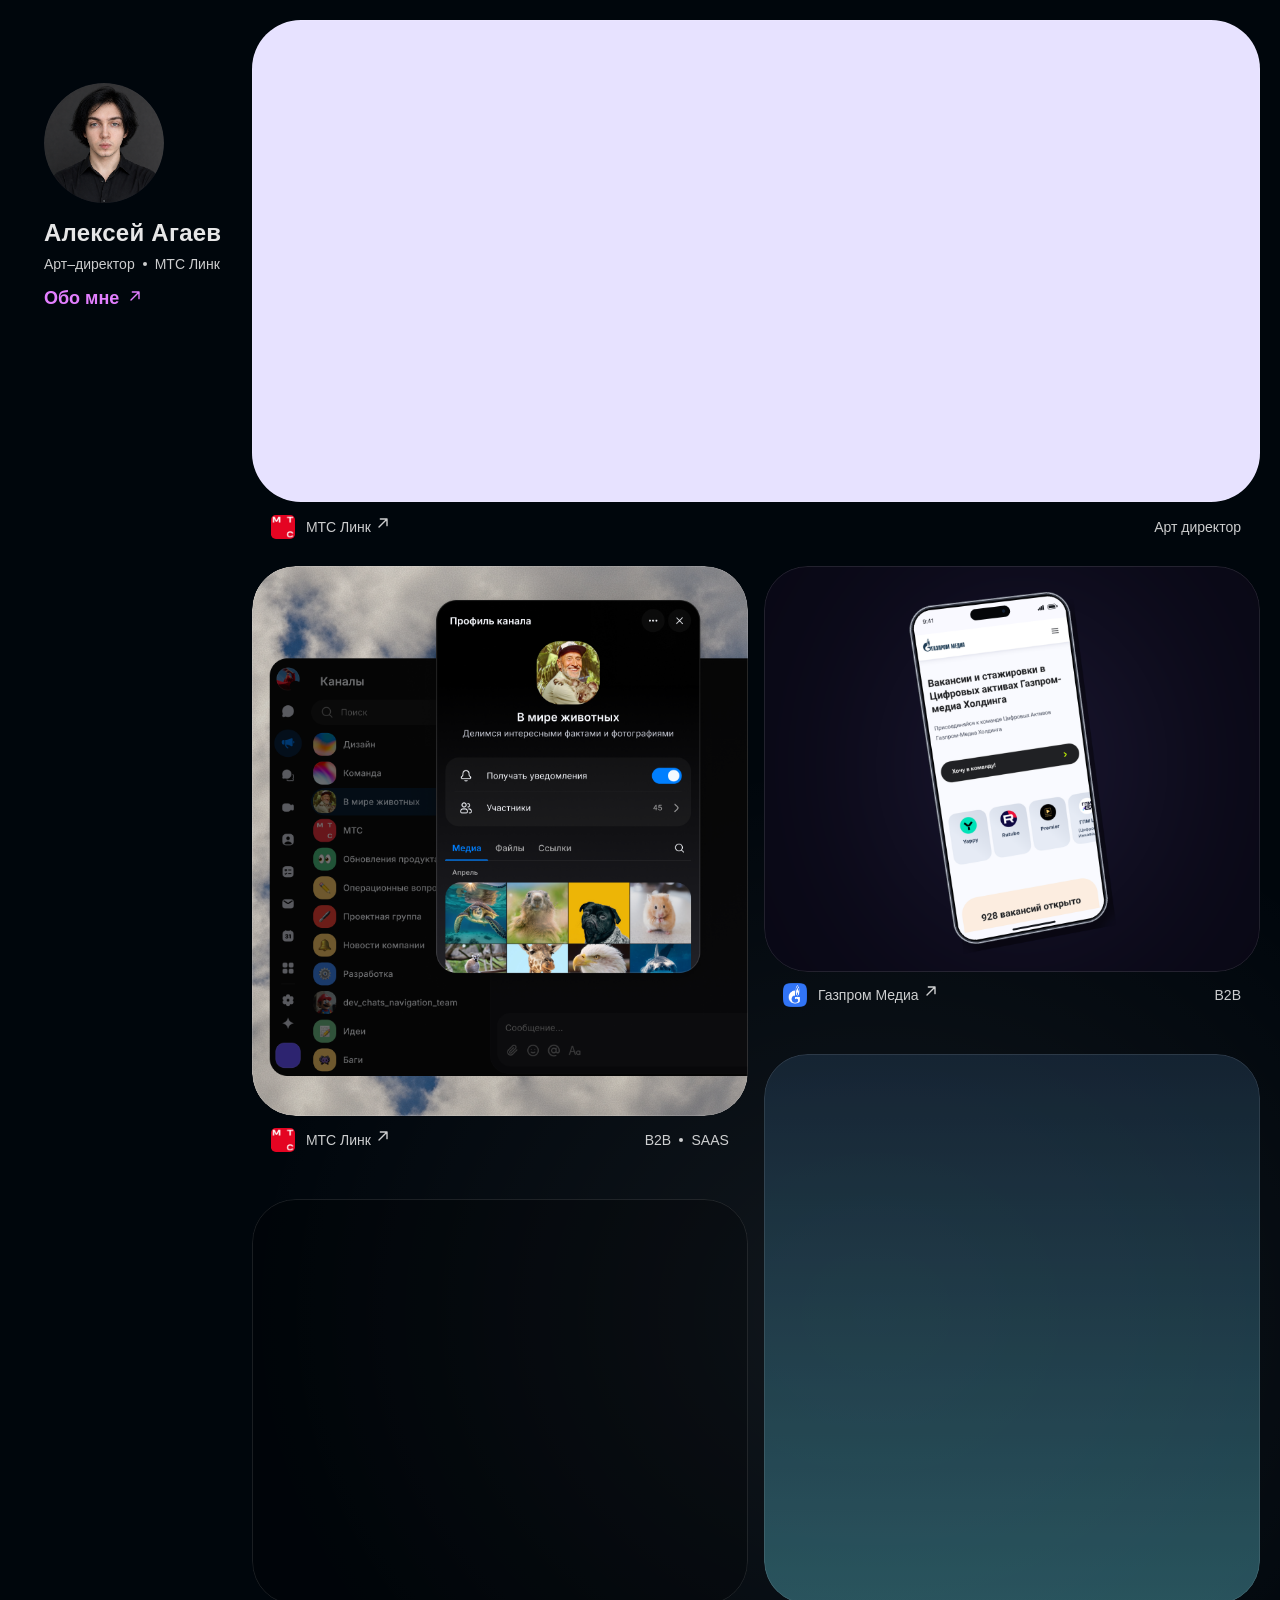
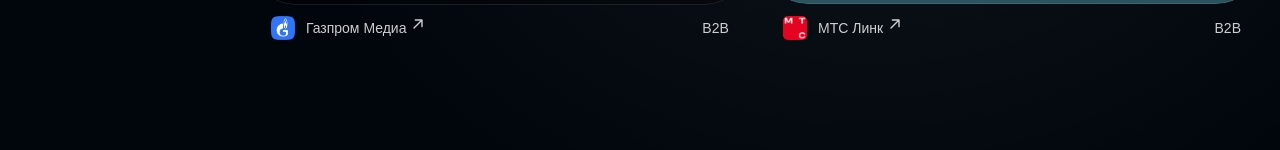
==== index.html @ 9f5f72e1 "Publish portfolio website" ====
<!DOCTYPE html><html lang="ru"><head><meta charSet="utf-8"/><meta name="viewport" content="width=device-width, initial-scale=1"/><link rel="preload" href="/media/arrow-up-right.svg" as="image"/><link rel="preload" href="/media/mts-link-logo.png" as="image"/><link rel="preload" href="/media/gazprom-media-logo.png" as="image"/><link rel="stylesheet" href="/_next/static/css/index.B8qHxGpu.css" data-rsc-css-href="/_next/static/css/index.B8qHxGpu.css" data-precedence="vite-rsc/importer-resources"/><link rel="modulepreload" fetchPriority="low" href="/_next/static/chunks/index-DOuTALhd.js"/><script src="/_next/static/chunks/rolldown-runtime-C60lm6uB.js" type="module" async=""></script><script src="/_next/static/chunks/framework-D_rUT4EX.js" type="module" async=""></script><link rel="modulepreload" href="/_next/static/chunks/layout-segment-context-fPCyvTAr.js" crossorigin=""/><link rel="modulepreload" href="/_next/static/chunks/loading-image-COB8s7EQ.js" crossorigin=""/><link rel="modulepreload" href="/_next/static/chunks/showreel-CkDF9UsP.js" crossorigin=""/><link rel="modulepreload" href="/_next/static/chunks/case-video-BgkoW2Sq.js" crossorigin=""/><title>Алексей Агаев — портфолио</title><meta name="description" content="Портфолио Алексея Агаева. Арт–директор. Избранные проекты."/><meta name="robots" content="noindex, nofollow"/><link rel="icon" href="/media/portrait.png"/><meta name="theme-color" content="#00060c"/><script>Object.assign(((self[Symbol.for("vinext.navigationRuntime")]??={bootstrap:{routeManifest:null},functions:{}}).bootstrap.rsc??={rsc:[]}),{params:{},nav:{"pathname":"/","searchParams":[]}})</script><link rel="modulepreload" href="/_next/static/chunks/index-DOuTALhd.js" />
</head><body><div class="portfolio-layout"><header class="profile" aria-label="Автор портфолио"><div class="portrait"><span class="loading-image" aria-busy="true"><img src="/media/portrait.png" width="1254" height="1254" alt="Алексей Агаев" fetchPriority="high"/><span class="media-skeleton" aria-hidden="true"></span></span></div><div class="profile-copy"><h1>Алексей Агаев</h1><p class="profile-role"><span>Арт–директор</span><span class="dot" aria-hidden="true"></span><span>МТС Линк</span></p><span class="about-link" role="link" aria-disabled="true" aria-label="Обо мне — страница пока недоступна">Обо мне<img src="/media/arrow-up-right.svg" class="arrow" width="16" height="16" alt="" aria-hidden="true"/></span></div></header><main class="projects" aria-label="Избранные проекты"><figure class="featured-project case-card"><div class="showreel"><video src="/media/showreel.mp4" poster="/media/showreel-poster.png" muted="" loop="" playsInline="" preload="metadata" width="1920" height="1080" aria-label="Шоурил МТС Линк: дизайн сервисов"></video><span class="media-skeleton video-skeleton" aria-hidden="true"></span><div class="video-loading" role="status" aria-live="polite"><span class="video-loading-spinner" aria-hidden="true"></span><span>Загружается видео</span></div><span class="case-arrow" aria-hidden="true"><img src="/media/arrow-up-right.svg" width="28" height="28" alt=""/></span></div><figcaption class="project-caption"><span class="project-company"><img class="company-logo" src="/media/mts-link-logo.png" width="32" height="32" alt=""/><span class="company-name">МТС Линк<img src="/media/arrow-up-right.svg" class="arrow arrow-muted" width="16" height="16" alt="" aria-hidden="true"/></span></span><span class="project-tags"><span>Арт директор</span></span></figcaption><a class="case-link" role="link" tabindex="0" aria-disabled="true" aria-label="МТС Линк — шоурил — страница пока недоступна"></a></figure><div class="project-grid"><figure class="project-card case-card project-chats"><div class="project-cover cover-tall"><div class="case-details"><h2>Мессенджер</h2><p>Заредизайнили продукт на более 32 миллионов пользователей</p><span class="case-year">2026</span></div><div class="case-media"><span class="loading-image" aria-busy="true"><img src="/media/chats-cover.png" width="1460" height="1620" alt="МТС Линк: каналы и профиль канала в тёмной теме" loading="lazy" decoding="async"/><span class="media-skeleton" aria-hidden="true"></span></span></div><span class="case-arrow" aria-hidden="true"><img src="/media/arrow-up-right.svg" width="28" height="28" alt=""/></span></div><figcaption class="project-caption"><span class="project-company"><img class="company-logo" src="/media/mts-link-logo.png" width="32" height="32" alt=""/><span class="company-name">МТС Линк<img src="/media/arrow-up-right.svg" class="arrow arrow-muted" width="16" height="16" alt="" aria-hidden="true"/></span></span><span class="project-tags"><span>B2B</span><span><span class="dot" aria-hidden="true"></span>SAAS</span></span></figcaption><a class="case-link" role="link" tabindex="0" aria-disabled="true" aria-label="МТС Линк — Линк Чаты — страница пока недоступна"></a></figure><figure class="project-card case-card project-gazprom-media-1"><div class="project-cover cover-short"><div class="case-details"><h2>Газпром Медиа</h2></div><div class="case-media"><video src="/media/gazprom-phone-demo.mp4" poster="/media/gazprom-phone-poster.png" muted="" loop="" playsInline="" preload="none" width="1460" height="1194" aria-label="Газпром Медиа: демонстрация мобильного карьерного сайта"></video></div><span class="case-arrow" aria-hidden="true"><img src="/media/arrow-up-right.svg" width="28" height="28" alt=""/></span></div><figcaption class="project-caption"><span class="project-company"><img class="company-logo" src="/media/gazprom-media-logo.png" width="32" height="32" alt=""/><span class="company-name">Газпром Медиа<img src="/media/arrow-up-right.svg" class="arrow arrow-muted" width="16" height="16" alt="" aria-hidden="true"/></span></span><span class="project-tags"><span>B2B</span></span></figcaption><a class="case-link" role="link" tabindex="0" aria-disabled="true" aria-label="Газпром Медиа — кейс — страница пока недоступна"></a></figure><figure class="project-card case-card project-gazprom-media-2"><div class="project-cover cover-short"><div class="case-details"><h2>Газпром Медиа</h2></div><div class="case-media"></div><span class="case-arrow" aria-hidden="true"><img src="/media/arrow-up-right.svg" width="28" height="28" alt=""/></span></div><figcaption class="project-caption"><span class="project-company"><img class="company-logo" src="/media/gazprom-media-logo.png" width="32" height="32" alt=""/><span class="company-name">Газпром Медиа<img src="/media/arrow-up-right.svg" class="arrow arrow-muted" width="16" height="16" alt="" aria-hidden="true"/></span></span><span class="project-tags"><span>B2B</span></span></figcaption><a class="case-link" role="link" tabindex="0" aria-disabled="true" aria-label="Газпром Медиа — кейс — страница пока недоступна"></a></figure><figure class="project-card case-card project-mts-link-2"><div class="project-cover cover-tall cover-blue"><div class="case-details"><h2>МТС Линк</h2></div><div class="case-media cover-blue"></div><span class="case-arrow" aria-hidden="true"><img src="/media/arrow-up-right.svg" width="28" height="28" alt=""/></span></div><figcaption class="project-caption"><span class="project-company"><img class="company-logo" src="/media/mts-link-logo.png" width="32" height="32" alt=""/><span class="company-name">МТС Линк<img src="/media/arrow-up-right.svg" class="arrow arrow-muted" width="16" height="16" alt="" aria-hidden="true"/></span></span><span class="project-tags"><span>B2B</span></span></figcaption><a class="case-link" role="link" tabindex="0" aria-disabled="true" aria-label="МТС Линк — кейс — страница пока недоступна"></a></figure></div></main></div><script type="module" src="/_next/static/chunks/index-DOuTALhd.js" id="_R_" async=""></script><script>((self[Symbol.for("vinext.navigationRuntime")]??={bootstrap:{routeManifest:null},functions:{}}).bootstrap.rsc??={rsc:[]}).rsc.push("0:{\"page:/\":\"$L1\",\"layout:/\":\"$L2\",\"route:/\":\"$L3\",\"__route\":\"route:/\",\"__interceptionContext\":null,\"__layoutIds\":[\"layout:/\"],\"__rootLayout\":\"/\",\"__bfcacheSegmentIdentities\":{\"layout:/\":\"[\\\"layout\\\",\\\"layout:/\\\",\\\"root-boundary:/\\\",\\\"\\\"]\",\"page:/\":\"[\\\"page\\\",\\\"page:/\\\",\\\"root-boundary:/\\\",\\\"\\\"]\"},\"__srcPage\":[\"page\"],\"__layoutFlags\":{\"layout:/\":\"s\"},\"__artifactCompatibility\":{\"schemaVersion\":1,\"graphVersion\":\"app-route-graph:1177fd80f83fa7b0\",\"deploymentVersion\":\"a16aff95-a126-4f0b-8406-3da85b335926\",\"appElementsSchemaVersion\":1,\"rscPayloadSchemaVersion\":1,\"rootBoundaryId\":\"/\",\"renderEpoch\":null}}\n")</script><script>((self[Symbol.for("vinext.navigationRuntime")]??={bootstrap:{routeManifest:null},functions:{}}).bootstrap.rsc??={rsc:[]}).rsc.push("4:I[\"c5beb10df826\",[],\"Children\",1]\n")</script><script>((self[Symbol.for("vinext.navigationRuntime")]??={bootstrap:{routeManifest:null},functions:{}}).bootstrap.rsc??={rsc:[]}).rsc.push("5:I[\"0dc7e6a5ccb2\",[],\"GlobalErrorBoundary\",1]\n")</script><script>((self[Symbol.for("vinext.navigationRuntime")]??={bootstrap:{routeManifest:null},functions:{}}).bootstrap.rsc??={rsc:[]}).rsc.push("6:I[\"610eead2fe97\",[],\"default\",1]\n")</script><script>((self[Symbol.for("vinext.navigationRuntime")]??={bootstrap:{routeManifest:null},functions:{}}).bootstrap.rsc??={rsc:[]}).rsc.push("7:I[\"0dc7e6a5ccb2\",[],\"ErrorBoundary\",1]\n")</script><script>((self[Symbol.for("vinext.navigationRuntime")]??={bootstrap:{routeManifest:null},functions:{}}).bootstrap.rsc??={rsc:[]}).rsc.push("8:I[\"8c444080ebb8\",[],\"LayoutSegmentProvider\",1]\n")</script><script>((self[Symbol.for("vinext.navigationRuntime")]??={bootstrap:{routeManifest:null},functions:{}}).bootstrap.rsc??={rsc:[]}).rsc.push("9:I[\"c5beb10df826\",[],\"Slot\",1]\n")</script><script>((self[Symbol.for("vinext.navigationRuntime")]??={bootstrap:{routeManifest:null},functions:{}}).bootstrap.rsc??={rsc:[]}).rsc.push("a:I[\"0dc7e6a5ccb2\",[],\"NotFoundBoundary\",1]\n")</script><script>((self[Symbol.for("vinext.navigationRuntime")]??={bootstrap:{routeManifest:null},functions:{}}).bootstrap.rsc??={rsc:[]}).rsc.push("b:I[\"40fe166cc87b\",[],\"AppRouterScrollTarget\",1]\n")</script><script>((self[Symbol.for("vinext.navigationRuntime")]??={bootstrap:{routeManifest:null},functions:{}}).bootstrap.rsc??={rsc:[]}).rsc.push("c:I[\"0dc7e6a5ccb2\",[],\"RedirectBoundary\",1]\n")</script><script>((self[Symbol.for("vinext.navigationRuntime")]??={bootstrap:{routeManifest:null},functions:{}}).bootstrap.rsc??={rsc:[]}).rsc.push(":HL[\"/_next/static/css/index.B8qHxGpu.css\",\"style\"     ]\n")</script><script>((self[Symbol.for("vinext.navigationRuntime")]??={bootstrap:{routeManifest:null},functions:{}}).bootstrap.rsc??={rsc:[]}).rsc.push("2:[[[\"$\",\"link\",\"css:/_next/static/css/index.B8qHxGpu.css\",{\"rel\":\"stylesheet\",\"precedence\":\"vite-rsc/importer-resources\",\"href\":\"/_next/static/css/index.B8qHxGpu.css\",\"data-rsc-css-href\":\"/_next/static/css/index.B8qHxGpu.css\"}],\"$undefined\"],[\"$\",\"html\",null,{\"lang\":\"ru\",\"children\":[\"$\",\"body\",null,{\"children\":[\"$\",\"$L4\",null,{}]}]}]]\n")</script><script>((self[Symbol.for("vinext.navigationRuntime")]??={bootstrap:{routeManifest:null},functions:{}}).bootstrap.rsc??={rsc:[]}).rsc.push("3:[[[\"$\",\"meta\",null,{\"charSet\":\"utf-8\"}],[[\"$\",\"title\",\"0\",{\"children\":\"Алексей Агаев — портфолио\"}],[\"$\",\"meta\",\"1\",{\"name\":\"description\",\"content\":\"Портфолио Алексея Агаева. Арт–директор. Избранные проекты.\"}],[\"$\",\"meta\",\"2\",{\"name\":\"robots\",\"content\":\"noindex, nofollow\"}],[\"$\",\"link\",\"3\",{\"data-vinext-streamed-icon\":\"$undefined\",\"rel\":\"icon\",\"href\":\"/media/portrait.png\",\"type\":\"$undefined\",\"sizes\":\"$undefined\",\"color\":\"$undefined\",\"media\":\"$undefined\",\"fetchPriority\":\"$undefined\"}]],[[\"$\",\"meta\",\"0\",{\"name\":\"viewport\",\"content\":\"width=device-width, initial-scale=1\"}],[\"$\",\"meta\",\"1\",{\"name\":\"theme-color\",\"content\":\"#00060c\"}]]],[\"$\",\"$L5\",null,{\"fallback\":\"$6\",\"children\":[\"$\",\"$L7\",null,{\"fallback\":\"$6\",\"children\":[\"$\",\"$L8\",null,{\"providerId\":\"layout:/\",\"segmentMap\":{\"children\":[]},\"children\":[\"$\",\"$L9\",null,{\"id\":\"layout:/\",\"parallelSlots\":\"$undefined\",\"children\":[\"$\",\"$La\",null,{\"resetKey\":\"\",\"fallback\":[[\"$\",\"title\",null,{\"children\":\"404: This page could not be found.\"}],[\"$\",\"div\",null,{\"style\":{\"fontFamily\":\"system-ui,\\\"Segoe UI\\\",Roboto,Helvetica,Arial,sans-serif,\\\"Apple Color Emoji\\\",\\\"Segoe UI Emoji\\\"\",\"height\":\"100vh\",\"textAlign\":\"center\",\"display\":\"flex\",\"flexDirection\":\"column\",\"alignItems\":\"center\",\"justifyContent\":\"center\"},\"children\":[\"$\",\"div\",null,{\"children\":[[\"$\",\"style\",null,{\"dangerouslySetInnerHTML\":{\"__html\":\"body{color:#000;background:#fff;margin:0}.next-error-h1{border-right:1px solid rgba(0,0,0,.3)}@media (prefers-color-scheme:dark){body{color:#fff;background:#000}.next-error-h1{border-right:1px solid rgba(255,255,255,.3)}}\"}}],[\"$\",\"h1\",null,{\"className\":\"next-error-h1\",\"style\":{\"display\":\"inline-block\",\"margin\":\"0 20px 0 0\",\"padding\":\"0 23px 0 0\",\"fontSize\":24,\"fontWeight\":500,\"verticalAlign\":\"top\",\"lineHeight\":\"49px\"},\"children\":404}],[\"$\",\"div\",null,{\"style\":{\"display\":\"inline-block\"},\"children\":[\"$\",\"h2\",null,{\"style\":{\"fontSize\":14,\"fontWeight\":400,\"lineHeight\":\"49px\",\"margin\":0},\"children\":\"This page could not be found.\"}]}]]}]}]],\"children\":[\"$\",\"$Lb\",null,{\"children\":[\"$\",\"$Lc\",null,{\"children\":[[\"$\",\"$L8\",null,{\"providerId\":\"page:/\",\"segmentMap\":{\"children\":[\"__PAGE__\"]},\"children\":[\"$\",\"$L9\",null,{\"id\":\"page:/\"}]}],null]}]}]}]}]}]}]}],null,null]\n")</script><script>((self[Symbol.for("vinext.navigationRuntime")]??={bootstrap:{routeManifest:null},functions:{}}).bootstrap.rsc??={rsc:[]}).rsc.push("d:I[\"49cdb9023d30\",[],\"LoadingImage\",1]\n")</script><script>((self[Symbol.for("vinext.navigationRuntime")]??={bootstrap:{routeManifest:null},functions:{}}).bootstrap.rsc??={rsc:[]}).rsc.push("e:I[\"3aec5a976759\",[],\"Showreel\",1]\n")</script><script>((self[Symbol.for("vinext.navigationRuntime")]??={bootstrap:{routeManifest:null},functions:{}}).bootstrap.rsc??={rsc:[]}).rsc.push("f:I[\"e0d1054848b2\",[],\"CaseVideo\",1]\n")</script><script>((self[Symbol.for("vinext.navigationRuntime")]??={bootstrap:{routeManifest:null},functions:{}}).bootstrap.rsc??={rsc:[]}).rsc.push(":HL[\"/media/arrow-up-right.svg\",\"image\"]\n")</script><script>((self[Symbol.for("vinext.navigationRuntime")]??={bootstrap:{routeManifest:null},functions:{}}).bootstrap.rsc??={rsc:[]}).rsc.push(":HL[\"/media/mts-link-logo.png\",\"image\"]\n")</script><script>((self[Symbol.for("vinext.navigationRuntime")]??={bootstrap:{routeManifest:null},functions:{}}).bootstrap.rsc??={rsc:[]}).rsc.push(":HL[\"/media/gazprom-media-logo.png\",\"image\"]\n")</script><script>((self[Symbol.for("vinext.navigationRuntime")]??={bootstrap:{routeManifest:null},functions:{}}).bootstrap.rsc??={rsc:[]}).rsc.push("1:[\"$\",\"div\",null,{\"className\":\"portfolio-layout\",\"children\":[[\"$\",\"header\",null,{\"className\":\"profile\",\"aria-label\":\"Автор портфолио\",\"children\":[[\"$\",\"div\",null,{\"className\":\"portrait\",\"children\":[\"$\",\"$Ld\",null,{\"src\":\"/media/portrait.png\",\"width\":1254,\"height\":1254,\"alt\":\"Алексей Агаев\",\"fetchPriority\":\"high\"}]}],[\"$\",\"div\",null,{\"className\":\"profile-copy\",\"children\":[[\"$\",\"h1\",null,{\"children\":\"Алексей Агаев\"}],[\"$\",\"p\",null,{\"className\":\"profile-role\",\"children\":[[\"$\",\"span\",null,{\"children\":\"Арт–директор\"}],[\"$\",\"span\",null,{\"className\":\"dot\",\"aria-hidden\":\"true\"}],[\"$\",\"span\",null,{\"children\":\"МТС Линк\"}]]}],[\"$\",\"span\",null,{\"className\":\"about-link\",\"role\":\"link\",\"aria-disabled\":\"true\",\"aria-label\":\"Обо мне — страница пока недоступна\",\"children\":[\"Обо мне\",[\"$\",\"img\",null,{\"src\":\"/media/arrow-up-right.svg\",\"className\":\"arrow\",\"width\":16,\"height\":16,\"alt\":\"\",\"aria-hidden\":\"true\"}]]}]]}]]}],[\"$\",\"main\",null,{\"className\":\"projects\",\"aria-label\":\"Избранные проекты\",\"children\":[[\"$\",\"figure\",null,{\"className\":\"featured-project case-card\",\"children\":[[\"$\",\"$Le\",null,{}],[\"$\",\"figcaption\",null,{\"className\":\"project-caption\",\"children\":[[\"$\",\"span\",null,{\"className\":\"project-company\",\"children\":[[\"$\",\"img\",null,{\"className\":\"company-logo\",\"src\":\"/media/mts-link-logo.png\",\"width\":32,\"height\":32,\"alt\":\"\"}],[\"$\",\"span\",null,{\"className\":\"company-name\",\"children\":[\"МТС Линк\",[\"$\",\"img\",null,{\"src\":\"/media/arrow-up-right.svg\",\"className\":\"arrow arrow-muted\",\"width\":16,\"height\":16,\"alt\":\"\",\"aria-hidden\":\"true\"}]]}]]}],[\"$\",\"span\",null,{\"className\":\"project-tags\",\"children\":[[\"$\",\"span\",\"Арт директор\",{\"children\":[false,\"Арт директор\"]}]]}]]}],[\"$\",\"a\",null,{\"className\":\"case-link\",\"href\":\"$undefined\",\"role\":\"link\",\"tabIndex\":0,\"aria-disabled\":true,\"aria-label\":\"МТС Линк — шоурил — страница пока недоступна\"}]]}],[\"$\",\"div\",null,{\"className\":\"project-grid\",\"children\":[[\"$\",\"figure\",\"chats\",{\"className\":\"project-card case-card project-chats\",\"children\":[[\"$\",\"div\",null,{\"className\":\"project-cover cover-tall\",\"children\":[[\"$\",\"div\",null,{\"className\":\"case-details\",\"children\":[[\"$\",\"h2\",null,{\"children\":\"Мессенджер\"}],[\"$\",\"p\",null,{\"children\":\"Заредизайнили продукт на более 32 миллионов пользователей\"}],[\"$\",\"span\",null,{\"className\":\"case-year\",\"children\":\"2026\"}]]}],[\"$\",\"div\",null,{\"className\":\"case-media\",\"children\":[\"$undefined\",[\"$\",\"$Ld\",null,{\"src\":\"/media/chats-cover.png\",\"width\":1460,\"height\":1620,\"alt\":\"МТС Линк: каналы и профиль канала в тёмной теме\",\"loading\":\"lazy\",\"decoding\":\"async\"}]]}],[\"$\",\"span\",null,{\"className\":\"case-arrow\",\"aria-hidden\":\"true\",\"children\":[\"$\",\"img\",null,{\"src\":\"/media/arrow-up-right.svg\",\"width\":28,\"height\":28,\"alt\":\"\"}]}]]}],[\"$\",\"figcaption\",null,{\"className\":\"project-caption\",\"children\":[[\"$\",\"span\",null,{\"className\":\"project-company\",\"children\":[[\"$\",\"img\",null,{\"className\":\"company-logo\",\"src\":\"/media/mts-link-logo.png\",\"width\":32,\"height\":32,\"alt\":\"\"}],[\"$\",\"span\",null,{\"className\":\"company-name\",\"children\":[\"МТС Линк\",[\"$\",\"img\",null,{\"src\":\"/media/arrow-up-right.svg\",\"className\":\"arrow arrow-muted\",\"width\":16,\"height\":16,\"alt\":\"\",\"aria-hidden\":\"true\"}]]}]]}],[\"$\",\"span\",null,{\"className\":\"project-tags\",\"children\":[[\"$\",\"span\",\"B2B\",{\"children\":[false,\"B2B\"]}],[\"$\",\"span\",\"SAAS\",{\"children\":[[\"$\",\"span\",null,{\"className\":\"dot\",\"aria-hidden\":\"true\"}],\"SAAS\"]}]]}]]}],[\"$\",\"a\",null,{\"className\":\"case-link\",\"href\":\"$undefined\",\"role\":\"link\",\"tabIndex\":0,\"aria-disabled\":true,\"aria-label\":\"МТС Линк — Линк Чаты — страница пока недоступна\"}]]}],[\"$\",\"figure\",\"gazprom-media-1\",{\"className\":\"project-card case-card project-gazprom-media-1\",\"children\":[[\"$\",\"div\",null,{\"className\":\"project-cover cover-short\",\"children\":[[\"$\",\"div\",null,{\"className\":\"case-details\",\"children\":[[\"$\",\"h2\",null,{\"children\":\"Газпром Медиа\"}],\"$undefined\",\"$undefined\"]}],[\"$\",\"div\",null,{\"className\":\"case-media\",\"children\":[[\"$\",\"$Lf\",null,{\"src\":\"/media/gazprom-phone-demo.mp4\",\"poster\":\"/media/gazprom-phone-poster.png\",\"label\":\"Газпром Медиа: демонстрация мобильного карьерного сайта\"}],false]}],[\"$\",\"span\",null,{\"className\":\"case-arrow\",\"aria-hidden\":\"true\",\"children\":[\"$\",\"img\",null,{\"src\":\"/media/arrow-up-right.svg\",\"width\":28,\"height\":28,\"alt\":\"\"}]}]]}],[\"$\",\"figcaption\",null,{\"className\":\"project-caption\",\"children\":[[\"$\",\"span\",null,{\"className\":\"project-company\",\"children\":[[\"$\",\"img\",null,{\"className\":\"company-logo\",\"src\":\"/media/gazprom-media-logo.png\",\"width\":32,\"height\":32,\"alt\":\"\"}],[\"$\",\"span\",null,{\"className\":\"company-name\",\"children\":[\"Газпром Медиа\",[\"$\",\"img\",null,{\"src\":\"/media/arrow-up-right.svg\",\"className\":\"arrow arrow-muted\",\"width\":16,\"height\":16,\"alt\":\"\",\"aria-hidden\":\"true\"}]]}]]}],[\"$\",\"span\",null,{\"className\":\"project-tags\",\"children\":[[\"$\",\"span\",\"B2B\",{\"children\":[false,\"B2B\"]}]]}]]}],[\"$\",\"a\",null,{\"className\":\"case-link\",\"href\":\"$undefined\",\"role\":\"link\",\"tabIndex\":0,\"aria-disabled\":true,\"aria-label\":\"Газпром Медиа — кейс — страница пока недоступна\"}]]}],\"$L10\",\"$L11\"]}]]}]]}]\n")</script><script>((self[Symbol.for("vinext.navigationRuntime")]??={bootstrap:{routeManifest:null},functions:{}}).bootstrap.rsc??={rsc:[]}).rsc.push("10:[\"$\",\"figure\",\"gazprom-media-2\",{\"className\":\"project-card case-card project-gazprom-media-2\",\"children\":[[\"$\",\"div\",null,{\"className\":\"project-cover cover-short\",\"children\":[[\"$\",\"div\",null,{\"className\":\"case-details\",\"children\":[[\"$\",\"h2\",null,{\"children\":\"Газпром Медиа\"}],\"$undefined\",\"$undefined\"]}],[\"$\",\"div\",null,{\"className\":\"case-media\",\"children\":[\"$undefined\",\"$undefined\"]}],[\"$\",\"span\",null,{\"className\":\"case-arrow\",\"aria-hidden\":\"true\",\"children\":[\"$\",\"img\",null,{\"src\":\"/media/arrow-up-right.svg\",\"width\":28,\"height\":28,\"alt\":\"\"}]}]]}],[\"$\",\"figcaption\",null,{\"className\":\"project-caption\",\"children\":[[\"$\",\"span\",null,{\"className\":\"project-company\",\"children\":[[\"$\",\"img\",null,{\"className\":\"company-logo\",\"src\":\"/media/gazprom-media-logo.png\",\"width\":32,\"height\":32,\"alt\":\"\"}],[\"$\",\"span\",null,{\"className\":\"company-name\",\"children\":[\"Газпром Медиа\",[\"$\",\"img\",null,{\"src\":\"/media/arrow-up-right.svg\",\"className\":\"arrow arrow-muted\",\"width\":16,\"height\":16,\"alt\":\"\",\"aria-hidden\":\"true\"}]]}]]}],[\"$\",\"span\",null,{\"className\":\"project-tags\",\"children\":[[\"$\",\"span\",\"B2B\",{\"children\":[false,\"B2B\"]}]]}]]}],[\"$\",\"a\",null,{\"className\":\"case-link\",\"href\":\"$undefined\",\"role\":\"link\",\"tabIndex\":0,\"aria-disabled\":true,\"aria-label\":\"Газпром Медиа — кейс — страница пока недоступна\"}]]}]\n")</script><script>((self[Symbol.for("vinext.navigationRuntime")]??={bootstrap:{routeManifest:null},functions:{}}).bootstrap.rsc??={rsc:[]}).rsc.push("11:[\"$\",\"figure\",\"mts-link-2\",{\"className\":\"project-card case-card project-mts-link-2\",\"children\":[[\"$\",\"div\",null,{\"className\":\"project-cover cover-tall cover-blue\",\"children\":[[\"$\",\"div\",null,{\"className\":\"case-details\",\"children\":[[\"$\",\"h2\",null,{\"children\":\"МТС Линк\"}],\"$undefined\",\"$undefined\"]}],[\"$\",\"div\",null,{\"className\":\"case-media cover-blue\",\"children\":[\"$undefined\",\"$undefined\"]}],[\"$\",\"span\",null,{\"className\":\"case-arrow\",\"aria-hidden\":\"true\",\"children\":[\"$\",\"img\",null,{\"src\":\"/media/arrow-up-right.svg\",\"width\":28,\"height\":28,\"alt\":\"\"}]}]]}],[\"$\",\"figcaption\",null,{\"className\":\"project-caption\",\"children\":[[\"$\",\"span\",null,{\"className\":\"project-company\",\"children\":[[\"$\",\"img\",null,{\"className\":\"company-logo\",\"src\":\"/media/mts-link-logo.png\",\"width\":32,\"height\":32,\"alt\":\"\"}],[\"$\",\"span\",null,{\"className\":\"company-name\",\"children\":[\"МТС Линк\",[\"$\",\"img\",null,{\"src\":\"/media/arrow-up-right.svg\",\"className\":\"arrow arrow-muted\",\"width\":16,\"height\":16,\"alt\":\"\",\"aria-hidden\":\"true\"}]]}]]}],[\"$\",\"span\",null,{\"className\":\"project-tags\",\"children\":[[\"$\",\"span\",\"B2B\",{\"children\":[false,\"B2B\"]}]]}]]}],[\"$\",\"a\",null,{\"className\":\"case-link\",\"href\":\"$undefined\",\"role\":\"link\",\"tabIndex\":0,\"aria-disabled\":true,\"aria-label\":\"МТС Линк — кейс — страница пока недоступна\"}]]}]\n")</script><script>Object.assign(((self[Symbol.for("vinext.navigationRuntime")]??={bootstrap:{routeManifest:null},functions:{}}).bootstrap.rsc??={rsc:[]}),{"initialCacheKind":"static"});((self[Symbol.for("vinext.navigationRuntime")]??={bootstrap:{routeManifest:null},functions:{}}).bootstrap.rsc??={rsc:[]}).done=true</script></body></html>
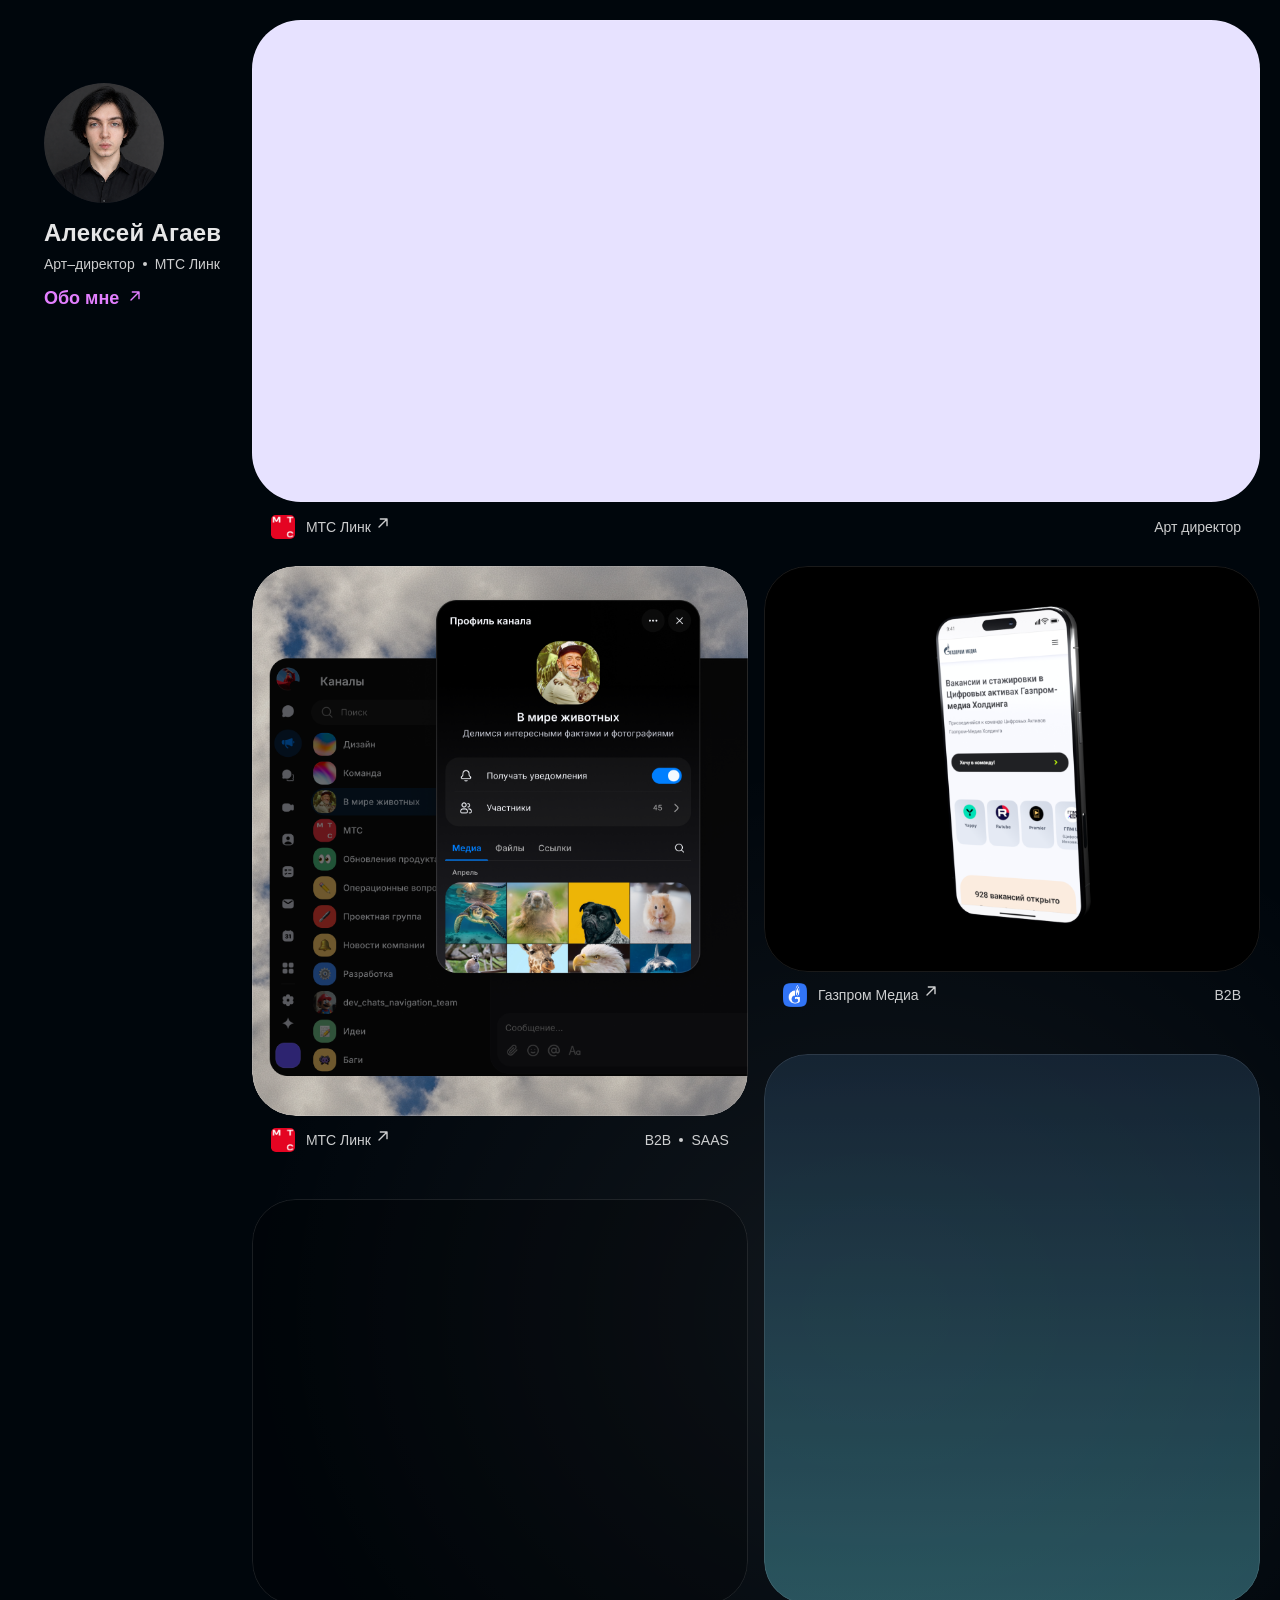
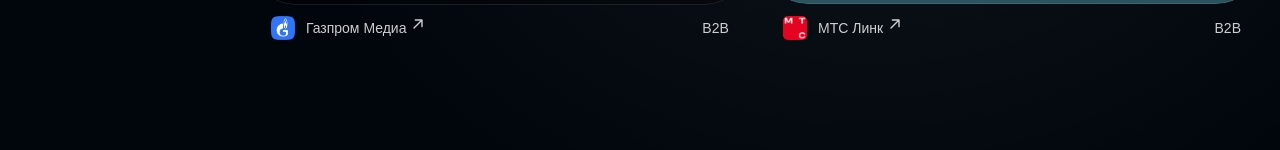
==== commit 24aa11ce: "Publish portfolio website" ====
--- a/index.html
+++ b/index.html
@@ -1,2 +1,2 @@
-<!DOCTYPE html><html lang="ru"><head><meta charSet="utf-8"/><meta name="viewport" content="width=device-width, initial-scale=1"/><link rel="preload" href="/media/arrow-up-right.svg" as="image"/><link rel="preload" href="/media/mts-link-logo.png" as="image"/><link rel="preload" href="/media/gazprom-media-logo.png" as="image"/><link rel="stylesheet" href="/_next/static/css/index.B8qHxGpu.css" data-rsc-css-href="/_next/static/css/index.B8qHxGpu.css" data-precedence="vite-rsc/importer-resources"/><link rel="modulepreload" fetchPriority="low" href="/_next/static/chunks/index-DOuTALhd.js"/><script src="/_next/static/chunks/rolldown-runtime-C60lm6uB.js" type="module" async=""></script><script src="/_next/static/chunks/framework-D_rUT4EX.js" type="module" async=""></script><link rel="modulepreload" href="/_next/static/chunks/layout-segment-context-fPCyvTAr.js" crossorigin=""/><link rel="modulepreload" href="/_next/static/chunks/loading-image-COB8s7EQ.js" crossorigin=""/><link rel="modulepreload" href="/_next/static/chunks/showreel-CkDF9UsP.js" crossorigin=""/><link rel="modulepreload" href="/_next/static/chunks/case-video-BgkoW2Sq.js" crossorigin=""/><title>Алексей Агаев — портфолио</title><meta name="description" content="Портфолио Алексея Агаева. Арт–директор. Избранные проекты."/><meta name="robots" content="noindex, nofollow"/><link rel="icon" href="/media/portrait.png"/><meta name="theme-color" content="#00060c"/><script>Object.assign(((self[Symbol.for("vinext.navigationRuntime")]??={bootstrap:{routeManifest:null},functions:{}}).bootstrap.rsc??={rsc:[]}),{params:{},nav:{"pathname":"/","searchParams":[]}})</script><link rel="modulepreload" href="/_next/static/chunks/index-DOuTALhd.js" />
-</head><body><div class="portfolio-layout"><header class="profile" aria-label="Автор портфолио"><div class="portrait"><span class="loading-image" aria-busy="true"><img src="/media/portrait.png" width="1254" height="1254" alt="Алексей Агаев" fetchPriority="high"/><span class="media-skeleton" aria-hidden="true"></span></span></div><div class="profile-copy"><h1>Алексей Агаев</h1><p class="profile-role"><span>Арт–директор</span><span class="dot" aria-hidden="true"></span><span>МТС Линк</span></p><span class="about-link" role="link" aria-disabled="true" aria-label="Обо мне — страница пока недоступна">Обо мне<img src="/media/arrow-up-right.svg" class="arrow" width="16" height="16" alt="" aria-hidden="true"/></span></div></header><main class="projects" aria-label="Избранные проекты"><figure class="featured-project case-card"><div class="showreel"><video src="/media/showreel.mp4" poster="/media/showreel-poster.png" muted="" loop="" playsInline="" preload="metadata" width="1920" height="1080" aria-label="Шоурил МТС Линк: дизайн сервисов"></video><span class="media-skeleton video-skeleton" aria-hidden="true"></span><div class="video-loading" role="status" aria-live="polite"><span class="video-loading-spinner" aria-hidden="true"></span><span>Загружается видео</span></div><span class="case-arrow" aria-hidden="true"><img src="/media/arrow-up-right.svg" width="28" height="28" alt=""/></span></div><figcaption class="project-caption"><span class="project-company"><img class="company-logo" src="/media/mts-link-logo.png" width="32" height="32" alt=""/><span class="company-name">МТС Линк<img src="/media/arrow-up-right.svg" class="arrow arrow-muted" width="16" height="16" alt="" aria-hidden="true"/></span></span><span class="project-tags"><span>Арт директор</span></span></figcaption><a class="case-link" role="link" tabindex="0" aria-disabled="true" aria-label="МТС Линк — шоурил — страница пока недоступна"></a></figure><div class="project-grid"><figure class="project-card case-card project-chats"><div class="project-cover cover-tall"><div class="case-details"><h2>Мессенджер</h2><p>Заредизайнили продукт на более 32 миллионов пользователей</p><span class="case-year">2026</span></div><div class="case-media"><span class="loading-image" aria-busy="true"><img src="/media/chats-cover.png" width="1460" height="1620" alt="МТС Линк: каналы и профиль канала в тёмной теме" loading="lazy" decoding="async"/><span class="media-skeleton" aria-hidden="true"></span></span></div><span class="case-arrow" aria-hidden="true"><img src="/media/arrow-up-right.svg" width="28" height="28" alt=""/></span></div><figcaption class="project-caption"><span class="project-company"><img class="company-logo" src="/media/mts-link-logo.png" width="32" height="32" alt=""/><span class="company-name">МТС Линк<img src="/media/arrow-up-right.svg" class="arrow arrow-muted" width="16" height="16" alt="" aria-hidden="true"/></span></span><span class="project-tags"><span>B2B</span><span><span class="dot" aria-hidden="true"></span>SAAS</span></span></figcaption><a class="case-link" role="link" tabindex="0" aria-disabled="true" aria-label="МТС Линк — Линк Чаты — страница пока недоступна"></a></figure><figure class="project-card case-card project-gazprom-media-1"><div class="project-cover cover-short"><div class="case-details"><h2>Газпром Медиа</h2></div><div class="case-media"><video src="/media/gazprom-phone-demo.mp4" poster="/media/gazprom-phone-poster.png" muted="" loop="" playsInline="" preload="none" width="1460" height="1194" aria-label="Газпром Медиа: демонстрация мобильного карьерного сайта"></video></div><span class="case-arrow" aria-hidden="true"><img src="/media/arrow-up-right.svg" width="28" height="28" alt=""/></span></div><figcaption class="project-caption"><span class="project-company"><img class="company-logo" src="/media/gazprom-media-logo.png" width="32" height="32" alt=""/><span class="company-name">Газпром Медиа<img src="/media/arrow-up-right.svg" class="arrow arrow-muted" width="16" height="16" alt="" aria-hidden="true"/></span></span><span class="project-tags"><span>B2B</span></span></figcaption><a class="case-link" role="link" tabindex="0" aria-disabled="true" aria-label="Газпром Медиа — кейс — страница пока недоступна"></a></figure><figure class="project-card case-card project-gazprom-media-2"><div class="project-cover cover-short"><div class="case-details"><h2>Газпром Медиа</h2></div><div class="case-media"></div><span class="case-arrow" aria-hidden="true"><img src="/media/arrow-up-right.svg" width="28" height="28" alt=""/></span></div><figcaption class="project-caption"><span class="project-company"><img class="company-logo" src="/media/gazprom-media-logo.png" width="32" height="32" alt=""/><span class="company-name">Газпром Медиа<img src="/media/arrow-up-right.svg" class="arrow arrow-muted" width="16" height="16" alt="" aria-hidden="true"/></span></span><span class="project-tags"><span>B2B</span></span></figcaption><a class="case-link" role="link" tabindex="0" aria-disabled="true" aria-label="Газпром Медиа — кейс — страница пока недоступна"></a></figure><figure class="project-card case-card project-mts-link-2"><div class="project-cover cover-tall cover-blue"><div class="case-details"><h2>МТС Линк</h2></div><div class="case-media cover-blue"></div><span class="case-arrow" aria-hidden="true"><img src="/media/arrow-up-right.svg" width="28" height="28" alt=""/></span></div><figcaption class="project-caption"><span class="project-company"><img class="company-logo" src="/media/mts-link-logo.png" width="32" height="32" alt=""/><span class="company-name">МТС Линк<img src="/media/arrow-up-right.svg" class="arrow arrow-muted" width="16" height="16" alt="" aria-hidden="true"/></span></span><span class="project-tags"><span>B2B</span></span></figcaption><a class="case-link" role="link" tabindex="0" aria-disabled="true" aria-label="МТС Линк — кейс — страница пока недоступна"></a></figure></div></main></div><script type="module" src="/_next/static/chunks/index-DOuTALhd.js" id="_R_" async=""></script><script>((self[Symbol.for("vinext.navigationRuntime")]??={bootstrap:{routeManifest:null},functions:{}}).bootstrap.rsc??={rsc:[]}).rsc.push("0:{\"page:/\":\"$L1\",\"layout:/\":\"$L2\",\"route:/\":\"$L3\",\"__route\":\"route:/\",\"__interceptionContext\":null,\"__layoutIds\":[\"layout:/\"],\"__rootLayout\":\"/\",\"__bfcacheSegmentIdentities\":{\"layout:/\":\"[\\\"layout\\\",\\\"layout:/\\\",\\\"root-boundary:/\\\",\\\"\\\"]\",\"page:/\":\"[\\\"page\\\",\\\"page:/\\\",\\\"root-boundary:/\\\",\\\"\\\"]\"},\"__srcPage\":[\"page\"],\"__layoutFlags\":{\"layout:/\":\"s\"},\"__artifactCompatibility\":{\"schemaVersion\":1,\"graphVersion\":\"app-route-graph:1177fd80f83fa7b0\",\"deploymentVersion\":\"a16aff95-a126-4f0b-8406-3da85b335926\",\"appElementsSchemaVersion\":1,\"rscPayloadSchemaVersion\":1,\"rootBoundaryId\":\"/\",\"renderEpoch\":null}}\n")</script><script>((self[Symbol.for("vinext.navigationRuntime")]??={bootstrap:{routeManifest:null},functions:{}}).bootstrap.rsc??={rsc:[]}).rsc.push("4:I[\"c5beb10df826\",[],\"Children\",1]\n")</script><script>((self[Symbol.for("vinext.navigationRuntime")]??={bootstrap:{routeManifest:null},functions:{}}).bootstrap.rsc??={rsc:[]}).rsc.push("5:I[\"0dc7e6a5ccb2\",[],\"GlobalErrorBoundary\",1]\n")</script><script>((self[Symbol.for("vinext.navigationRuntime")]??={bootstrap:{routeManifest:null},functions:{}}).bootstrap.rsc??={rsc:[]}).rsc.push("6:I[\"610eead2fe97\",[],\"default\",1]\n")</script><script>((self[Symbol.for("vinext.navigationRuntime")]??={bootstrap:{routeManifest:null},functions:{}}).bootstrap.rsc??={rsc:[]}).rsc.push("7:I[\"0dc7e6a5ccb2\",[],\"ErrorBoundary\",1]\n")</script><script>((self[Symbol.for("vinext.navigationRuntime")]??={bootstrap:{routeManifest:null},functions:{}}).bootstrap.rsc??={rsc:[]}).rsc.push("8:I[\"8c444080ebb8\",[],\"LayoutSegmentProvider\",1]\n")</script><script>((self[Symbol.for("vinext.navigationRuntime")]??={bootstrap:{routeManifest:null},functions:{}}).bootstrap.rsc??={rsc:[]}).rsc.push("9:I[\"c5beb10df826\",[],\"Slot\",1]\n")</script><script>((self[Symbol.for("vinext.navigationRuntime")]??={bootstrap:{routeManifest:null},functions:{}}).bootstrap.rsc??={rsc:[]}).rsc.push("a:I[\"0dc7e6a5ccb2\",[],\"NotFoundBoundary\",1]\n")</script><script>((self[Symbol.for("vinext.navigationRuntime")]??={bootstrap:{routeManifest:null},functions:{}}).bootstrap.rsc??={rsc:[]}).rsc.push("b:I[\"40fe166cc87b\",[],\"AppRouterScrollTarget\",1]\n")</script><script>((self[Symbol.for("vinext.navigationRuntime")]??={bootstrap:{routeManifest:null},functions:{}}).bootstrap.rsc??={rsc:[]}).rsc.push("c:I[\"0dc7e6a5ccb2\",[],\"RedirectBoundary\",1]\n")</script><script>((self[Symbol.for("vinext.navigationRuntime")]??={bootstrap:{routeManifest:null},functions:{}}).bootstrap.rsc??={rsc:[]}).rsc.push(":HL[\"/_next/static/css/index.B8qHxGpu.css\",\"style\"     ]\n")</script><script>((self[Symbol.for("vinext.navigationRuntime")]??={bootstrap:{routeManifest:null},functions:{}}).bootstrap.rsc??={rsc:[]}).rsc.push("2:[[[\"$\",\"link\",\"css:/_next/static/css/index.B8qHxGpu.css\",{\"rel\":\"stylesheet\",\"precedence\":\"vite-rsc/importer-resources\",\"href\":\"/_next/static/css/index.B8qHxGpu.css\",\"data-rsc-css-href\":\"/_next/static/css/index.B8qHxGpu.css\"}],\"$undefined\"],[\"$\",\"html\",null,{\"lang\":\"ru\",\"children\":[\"$\",\"body\",null,{\"children\":[\"$\",\"$L4\",null,{}]}]}]]\n")</script><script>((self[Symbol.for("vinext.navigationRuntime")]??={bootstrap:{routeManifest:null},functions:{}}).bootstrap.rsc??={rsc:[]}).rsc.push("3:[[[\"$\",\"meta\",null,{\"charSet\":\"utf-8\"}],[[\"$\",\"title\",\"0\",{\"children\":\"Алексей Агаев — портфолио\"}],[\"$\",\"meta\",\"1\",{\"name\":\"description\",\"content\":\"Портфолио Алексея Агаева. Арт–директор. Избранные проекты.\"}],[\"$\",\"meta\",\"2\",{\"name\":\"robots\",\"content\":\"noindex, nofollow\"}],[\"$\",\"link\",\"3\",{\"data-vinext-streamed-icon\":\"$undefined\",\"rel\":\"icon\",\"href\":\"/media/portrait.png\",\"type\":\"$undefined\",\"sizes\":\"$undefined\",\"color\":\"$undefined\",\"media\":\"$undefined\",\"fetchPriority\":\"$undefined\"}]],[[\"$\",\"meta\",\"0\",{\"name\":\"viewport\",\"content\":\"width=device-width, initial-scale=1\"}],[\"$\",\"meta\",\"1\",{\"name\":\"theme-color\",\"content\":\"#00060c\"}]]],[\"$\",\"$L5\",null,{\"fallback\":\"$6\",\"children\":[\"$\",\"$L7\",null,{\"fallback\":\"$6\",\"children\":[\"$\",\"$L8\",null,{\"providerId\":\"layout:/\",\"segmentMap\":{\"children\":[]},\"children\":[\"$\",\"$L9\",null,{\"id\":\"layout:/\",\"parallelSlots\":\"$undefined\",\"children\":[\"$\",\"$La\",null,{\"resetKey\":\"\",\"fallback\":[[\"$\",\"title\",null,{\"children\":\"404: This page could not be found.\"}],[\"$\",\"div\",null,{\"style\":{\"fontFamily\":\"system-ui,\\\"Segoe UI\\\",Roboto,Helvetica,Arial,sans-serif,\\\"Apple Color Emoji\\\",\\\"Segoe UI Emoji\\\"\",\"height\":\"100vh\",\"textAlign\":\"center\",\"display\":\"flex\",\"flexDirection\":\"column\",\"alignItems\":\"center\",\"justifyContent\":\"center\"},\"children\":[\"$\",\"div\",null,{\"children\":[[\"$\",\"style\",null,{\"dangerouslySetInnerHTML\":{\"__html\":\"body{color:#000;background:#fff;margin:0}.next-error-h1{border-right:1px solid rgba(0,0,0,.3)}@media (prefers-color-scheme:dark){body{color:#fff;background:#000}.next-error-h1{border-right:1px solid rgba(255,255,255,.3)}}\"}}],[\"$\",\"h1\",null,{\"className\":\"next-error-h1\",\"style\":{\"display\":\"inline-block\",\"margin\":\"0 20px 0 0\",\"padding\":\"0 23px 0 0\",\"fontSize\":24,\"fontWeight\":500,\"verticalAlign\":\"top\",\"lineHeight\":\"49px\"},\"children\":404}],[\"$\",\"div\",null,{\"style\":{\"display\":\"inline-block\"},\"children\":[\"$\",\"h2\",null,{\"style\":{\"fontSize\":14,\"fontWeight\":400,\"lineHeight\":\"49px\",\"margin\":0},\"children\":\"This page could not be found.\"}]}]]}]}]],\"children\":[\"$\",\"$Lb\",null,{\"children\":[\"$\",\"$Lc\",null,{\"children\":[[\"$\",\"$L8\",null,{\"providerId\":\"page:/\",\"segmentMap\":{\"children\":[\"__PAGE__\"]},\"children\":[\"$\",\"$L9\",null,{\"id\":\"page:/\"}]}],null]}]}]}]}]}]}]}],null,null]\n")</script><script>((self[Symbol.for("vinext.navigationRuntime")]??={bootstrap:{routeManifest:null},functions:{}}).bootstrap.rsc??={rsc:[]}).rsc.push("d:I[\"49cdb9023d30\",[],\"LoadingImage\",1]\n")</script><script>((self[Symbol.for("vinext.navigationRuntime")]??={bootstrap:{routeManifest:null},functions:{}}).bootstrap.rsc??={rsc:[]}).rsc.push("e:I[\"3aec5a976759\",[],\"Showreel\",1]\n")</script><script>((self[Symbol.for("vinext.navigationRuntime")]??={bootstrap:{routeManifest:null},functions:{}}).bootstrap.rsc??={rsc:[]}).rsc.push("f:I[\"e0d1054848b2\",[],\"CaseVideo\",1]\n")</script><script>((self[Symbol.for("vinext.navigationRuntime")]??={bootstrap:{routeManifest:null},functions:{}}).bootstrap.rsc??={rsc:[]}).rsc.push(":HL[\"/media/arrow-up-right.svg\",\"image\"]\n")</script><script>((self[Symbol.for("vinext.navigationRuntime")]??={bootstrap:{routeManifest:null},functions:{}}).bootstrap.rsc??={rsc:[]}).rsc.push(":HL[\"/media/mts-link-logo.png\",\"image\"]\n")</script><script>((self[Symbol.for("vinext.navigationRuntime")]??={bootstrap:{routeManifest:null},functions:{}}).bootstrap.rsc??={rsc:[]}).rsc.push(":HL[\"/media/gazprom-media-logo.png\",\"image\"]\n")</script><script>((self[Symbol.for("vinext.navigationRuntime")]??={bootstrap:{routeManifest:null},functions:{}}).bootstrap.rsc??={rsc:[]}).rsc.push("1:[\"$\",\"div\",null,{\"className\":\"portfolio-layout\",\"children\":[[\"$\",\"header\",null,{\"className\":\"profile\",\"aria-label\":\"Автор портфолио\",\"children\":[[\"$\",\"div\",null,{\"className\":\"portrait\",\"children\":[\"$\",\"$Ld\",null,{\"src\":\"/media/portrait.png\",\"width\":1254,\"height\":1254,\"alt\":\"Алексей Агаев\",\"fetchPriority\":\"high\"}]}],[\"$\",\"div\",null,{\"className\":\"profile-copy\",\"children\":[[\"$\",\"h1\",null,{\"children\":\"Алексей Агаев\"}],[\"$\",\"p\",null,{\"className\":\"profile-role\",\"children\":[[\"$\",\"span\",null,{\"children\":\"Арт–директор\"}],[\"$\",\"span\",null,{\"className\":\"dot\",\"aria-hidden\":\"true\"}],[\"$\",\"span\",null,{\"children\":\"МТС Линк\"}]]}],[\"$\",\"span\",null,{\"className\":\"about-link\",\"role\":\"link\",\"aria-disabled\":\"true\",\"aria-label\":\"Обо мне — страница пока недоступна\",\"children\":[\"Обо мне\",[\"$\",\"img\",null,{\"src\":\"/media/arrow-up-right.svg\",\"className\":\"arrow\",\"width\":16,\"height\":16,\"alt\":\"\",\"aria-hidden\":\"true\"}]]}]]}]]}],[\"$\",\"main\",null,{\"className\":\"projects\",\"aria-label\":\"Избранные проекты\",\"children\":[[\"$\",\"figure\",null,{\"className\":\"featured-project case-card\",\"children\":[[\"$\",\"$Le\",null,{}],[\"$\",\"figcaption\",null,{\"className\":\"project-caption\",\"children\":[[\"$\",\"span\",null,{\"className\":\"project-company\",\"children\":[[\"$\",\"img\",null,{\"className\":\"company-logo\",\"src\":\"/media/mts-link-logo.png\",\"width\":32,\"height\":32,\"alt\":\"\"}],[\"$\",\"span\",null,{\"className\":\"company-name\",\"children\":[\"МТС Линк\",[\"$\",\"img\",null,{\"src\":\"/media/arrow-up-right.svg\",\"className\":\"arrow arrow-muted\",\"width\":16,\"height\":16,\"alt\":\"\",\"aria-hidden\":\"true\"}]]}]]}],[\"$\",\"span\",null,{\"className\":\"project-tags\",\"children\":[[\"$\",\"span\",\"Арт директор\",{\"children\":[false,\"Арт директор\"]}]]}]]}],[\"$\",\"a\",null,{\"className\":\"case-link\",\"href\":\"$undefined\",\"role\":\"link\",\"tabIndex\":0,\"aria-disabled\":true,\"aria-label\":\"МТС Линк — шоурил — страница пока недоступна\"}]]}],[\"$\",\"div\",null,{\"className\":\"project-grid\",\"children\":[[\"$\",\"figure\",\"chats\",{\"className\":\"project-card case-card project-chats\",\"children\":[[\"$\",\"div\",null,{\"className\":\"project-cover cover-tall\",\"children\":[[\"$\",\"div\",null,{\"className\":\"case-details\",\"children\":[[\"$\",\"h2\",null,{\"children\":\"Мессенджер\"}],[\"$\",\"p\",null,{\"children\":\"Заредизайнили продукт на более 32 миллионов пользователей\"}],[\"$\",\"span\",null,{\"className\":\"case-year\",\"children\":\"2026\"}]]}],[\"$\",\"div\",null,{\"className\":\"case-media\",\"children\":[\"$undefined\",[\"$\",\"$Ld\",null,{\"src\":\"/media/chats-cover.png\",\"width\":1460,\"height\":1620,\"alt\":\"МТС Линк: каналы и профиль канала в тёмной теме\",\"loading\":\"lazy\",\"decoding\":\"async\"}]]}],[\"$\",\"span\",null,{\"className\":\"case-arrow\",\"aria-hidden\":\"true\",\"children\":[\"$\",\"img\",null,{\"src\":\"/media/arrow-up-right.svg\",\"width\":28,\"height\":28,\"alt\":\"\"}]}]]}],[\"$\",\"figcaption\",null,{\"className\":\"project-caption\",\"children\":[[\"$\",\"span\",null,{\"className\":\"project-company\",\"children\":[[\"$\",\"img\",null,{\"className\":\"company-logo\",\"src\":\"/media/mts-link-logo.png\",\"width\":32,\"height\":32,\"alt\":\"\"}],[\"$\",\"span\",null,{\"className\":\"company-name\",\"children\":[\"МТС Линк\",[\"$\",\"img\",null,{\"src\":\"/media/arrow-up-right.svg\",\"className\":\"arrow arrow-muted\",\"width\":16,\"height\":16,\"alt\":\"\",\"aria-hidden\":\"true\"}]]}]]}],[\"$\",\"span\",null,{\"className\":\"project-tags\",\"children\":[[\"$\",\"span\",\"B2B\",{\"children\":[false,\"B2B\"]}],[\"$\",\"span\",\"SAAS\",{\"children\":[[\"$\",\"span\",null,{\"className\":\"dot\",\"aria-hidden\":\"true\"}],\"SAAS\"]}]]}]]}],[\"$\",\"a\",null,{\"className\":\"case-link\",\"href\":\"$undefined\",\"role\":\"link\",\"tabIndex\":0,\"aria-disabled\":true,\"aria-label\":\"МТС Линк — Линк Чаты — страница пока недоступна\"}]]}],[\"$\",\"figure\",\"gazprom-media-1\",{\"className\":\"project-card case-card project-gazprom-media-1\",\"children\":[[\"$\",\"div\",null,{\"className\":\"project-cover cover-short\",\"children\":[[\"$\",\"div\",null,{\"className\":\"case-details\",\"children\":[[\"$\",\"h2\",null,{\"children\":\"Газпром Медиа\"}],\"$undefined\",\"$undefined\"]}],[\"$\",\"div\",null,{\"className\":\"case-media\",\"children\":[[\"$\",\"$Lf\",null,{\"src\":\"/media/gazprom-phone-demo.mp4\",\"poster\":\"/media/gazprom-phone-poster.png\",\"label\":\"Газпром Медиа: демонстрация мобильного карьерного сайта\"}],false]}],[\"$\",\"span\",null,{\"className\":\"case-arrow\",\"aria-hidden\":\"true\",\"children\":[\"$\",\"img\",null,{\"src\":\"/media/arrow-up-right.svg\",\"width\":28,\"height\":28,\"alt\":\"\"}]}]]}],[\"$\",\"figcaption\",null,{\"className\":\"project-caption\",\"children\":[[\"$\",\"span\",null,{\"className\":\"project-company\",\"children\":[[\"$\",\"img\",null,{\"className\":\"company-logo\",\"src\":\"/media/gazprom-media-logo.png\",\"width\":32,\"height\":32,\"alt\":\"\"}],[\"$\",\"span\",null,{\"className\":\"company-name\",\"children\":[\"Газпром Медиа\",[\"$\",\"img\",null,{\"src\":\"/media/arrow-up-right.svg\",\"className\":\"arrow arrow-muted\",\"width\":16,\"height\":16,\"alt\":\"\",\"aria-hidden\":\"true\"}]]}]]}],[\"$\",\"span\",null,{\"className\":\"project-tags\",\"children\":[[\"$\",\"span\",\"B2B\",{\"children\":[false,\"B2B\"]}]]}]]}],[\"$\",\"a\",null,{\"className\":\"case-link\",\"href\":\"$undefined\",\"role\":\"link\",\"tabIndex\":0,\"aria-disabled\":true,\"aria-label\":\"Газпром Медиа — кейс — страница пока недоступна\"}]]}],\"$L10\",\"$L11\"]}]]}]]}]\n")</script><script>((self[Symbol.for("vinext.navigationRuntime")]??={bootstrap:{routeManifest:null},functions:{}}).bootstrap.rsc??={rsc:[]}).rsc.push("10:[\"$\",\"figure\",\"gazprom-media-2\",{\"className\":\"project-card case-card project-gazprom-media-2\",\"children\":[[\"$\",\"div\",null,{\"className\":\"project-cover cover-short\",\"children\":[[\"$\",\"div\",null,{\"className\":\"case-details\",\"children\":[[\"$\",\"h2\",null,{\"children\":\"Газпром Медиа\"}],\"$undefined\",\"$undefined\"]}],[\"$\",\"div\",null,{\"className\":\"case-media\",\"children\":[\"$undefined\",\"$undefined\"]}],[\"$\",\"span\",null,{\"className\":\"case-arrow\",\"aria-hidden\":\"true\",\"children\":[\"$\",\"img\",null,{\"src\":\"/media/arrow-up-right.svg\",\"width\":28,\"height\":28,\"alt\":\"\"}]}]]}],[\"$\",\"figcaption\",null,{\"className\":\"project-caption\",\"children\":[[\"$\",\"span\",null,{\"className\":\"project-company\",\"children\":[[\"$\",\"img\",null,{\"className\":\"company-logo\",\"src\":\"/media/gazprom-media-logo.png\",\"width\":32,\"height\":32,\"alt\":\"\"}],[\"$\",\"span\",null,{\"className\":\"company-name\",\"children\":[\"Газпром Медиа\",[\"$\",\"img\",null,{\"src\":\"/media/arrow-up-right.svg\",\"className\":\"arrow arrow-muted\",\"width\":16,\"height\":16,\"alt\":\"\",\"aria-hidden\":\"true\"}]]}]]}],[\"$\",\"span\",null,{\"className\":\"project-tags\",\"children\":[[\"$\",\"span\",\"B2B\",{\"children\":[false,\"B2B\"]}]]}]]}],[\"$\",\"a\",null,{\"className\":\"case-link\",\"href\":\"$undefined\",\"role\":\"link\",\"tabIndex\":0,\"aria-disabled\":true,\"aria-label\":\"Газпром Медиа — кейс — страница пока недоступна\"}]]}]\n")</script><script>((self[Symbol.for("vinext.navigationRuntime")]??={bootstrap:{routeManifest:null},functions:{}}).bootstrap.rsc??={rsc:[]}).rsc.push("11:[\"$\",\"figure\",\"mts-link-2\",{\"className\":\"project-card case-card project-mts-link-2\",\"children\":[[\"$\",\"div\",null,{\"className\":\"project-cover cover-tall cover-blue\",\"children\":[[\"$\",\"div\",null,{\"className\":\"case-details\",\"children\":[[\"$\",\"h2\",null,{\"children\":\"МТС Линк\"}],\"$undefined\",\"$undefined\"]}],[\"$\",\"div\",null,{\"className\":\"case-media cover-blue\",\"children\":[\"$undefined\",\"$undefined\"]}],[\"$\",\"span\",null,{\"className\":\"case-arrow\",\"aria-hidden\":\"true\",\"children\":[\"$\",\"img\",null,{\"src\":\"/media/arrow-up-right.svg\",\"width\":28,\"height\":28,\"alt\":\"\"}]}]]}],[\"$\",\"figcaption\",null,{\"className\":\"project-caption\",\"children\":[[\"$\",\"span\",null,{\"className\":\"project-company\",\"children\":[[\"$\",\"img\",null,{\"className\":\"company-logo\",\"src\":\"/media/mts-link-logo.png\",\"width\":32,\"height\":32,\"alt\":\"\"}],[\"$\",\"span\",null,{\"className\":\"company-name\",\"children\":[\"МТС Линк\",[\"$\",\"img\",null,{\"src\":\"/media/arrow-up-right.svg\",\"className\":\"arrow arrow-muted\",\"width\":16,\"height\":16,\"alt\":\"\",\"aria-hidden\":\"true\"}]]}]]}],[\"$\",\"span\",null,{\"className\":\"project-tags\",\"children\":[[\"$\",\"span\",\"B2B\",{\"children\":[false,\"B2B\"]}]]}]]}],[\"$\",\"a\",null,{\"className\":\"case-link\",\"href\":\"$undefined\",\"role\":\"link\",\"tabIndex\":0,\"aria-disabled\":true,\"aria-label\":\"МТС Линк — кейс — страница пока недоступна\"}]]}]\n")</script><script>Object.assign(((self[Symbol.for("vinext.navigationRuntime")]??={bootstrap:{routeManifest:null},functions:{}}).bootstrap.rsc??={rsc:[]}),{"initialCacheKind":"static"});((self[Symbol.for("vinext.navigationRuntime")]??={bootstrap:{routeManifest:null},functions:{}}).bootstrap.rsc??={rsc:[]}).done=true</script></body></html>+<!DOCTYPE html><html lang="ru"><head><meta charSet="utf-8"/><meta name="viewport" content="width=device-width, initial-scale=1"/><link rel="preload" href="/media/arrow-up-right.svg" as="image"/><link rel="preload" href="/media/mts-link-logo.png" as="image"/><link rel="preload" href="/media/gazprom-media-logo.png" as="image"/><link rel="stylesheet" href="/_next/static/css/index.D9zN7MVF.css" data-rsc-css-href="/_next/static/css/index.D9zN7MVF.css" data-precedence="vite-rsc/importer-resources"/><link rel="modulepreload" fetchPriority="low" href="/_next/static/chunks/index-zFvn-ka9.js"/><script src="/_next/static/chunks/rolldown-runtime-C60lm6uB.js" type="module" async=""></script><script src="/_next/static/chunks/framework-D_rUT4EX.js" type="module" async=""></script><link rel="modulepreload" href="/_next/static/chunks/layout-segment-context-DYHSJ_ci.js" crossorigin=""/><link rel="modulepreload" href="/_next/static/chunks/loading-image-COB8s7EQ.js" crossorigin=""/><link rel="modulepreload" href="/_next/static/chunks/showreel-CkDF9UsP.js" crossorigin=""/><link rel="modulepreload" href="/_next/static/chunks/case-video-BgkoW2Sq.js" crossorigin=""/><title>Алексей Агаев — портфолио</title><meta name="description" content="Портфолио Алексея Агаева. Арт–директор. Избранные проекты."/><meta name="robots" content="noindex, nofollow"/><link rel="icon" href="/media/portrait.png"/><meta name="theme-color" content="#00060c"/><script>Object.assign(((self[Symbol.for("vinext.navigationRuntime")]??={bootstrap:{routeManifest:null},functions:{}}).bootstrap.rsc??={rsc:[]}),{params:{},nav:{"pathname":"/","searchParams":[]}})</script><link rel="modulepreload" href="/_next/static/chunks/index-zFvn-ka9.js" />
+</head><body><div class="portfolio-layout"><header class="profile" aria-label="Автор портфолио"><div class="portrait"><span class="loading-image" aria-busy="true"><img src="/media/portrait.png" width="1254" height="1254" alt="Алексей Агаев" fetchPriority="high"/><span class="media-skeleton" aria-hidden="true"></span></span></div><div class="profile-copy"><h1>Алексей Агаев</h1><p class="profile-role"><span>Арт–директор</span><span class="dot" aria-hidden="true"></span><span>МТС Линк</span></p><span class="about-link" role="link" aria-disabled="true" aria-label="Обо мне — страница пока недоступна">Обо мне<img src="/media/arrow-up-right.svg" class="arrow" width="16" height="16" alt="" aria-hidden="true"/></span></div></header><main class="projects" aria-label="Избранные проекты"><figure class="featured-project case-card"><div class="showreel"><video src="/media/showreel.mp4" poster="/media/showreel-poster.png" muted="" loop="" playsInline="" preload="metadata" width="1920" height="1080" aria-label="Шоурил МТС Линк: дизайн сервисов"></video><span class="media-skeleton video-skeleton" aria-hidden="true"></span><div class="video-loading" role="status" aria-live="polite"><span class="video-loading-spinner" aria-hidden="true"></span><span>Загружается видео</span></div><span class="case-arrow" aria-hidden="true"><img src="/media/arrow-up-right.svg" width="28" height="28" alt=""/></span></div><figcaption class="project-caption"><span class="project-company"><img class="company-logo" src="/media/mts-link-logo.png" width="32" height="32" alt=""/><span class="company-name">МТС Линк<img src="/media/arrow-up-right.svg" class="arrow arrow-muted" width="16" height="16" alt="" aria-hidden="true"/></span></span><span class="project-tags"><span>Арт директор</span></span></figcaption><a class="case-link" role="link" tabindex="0" aria-disabled="true" aria-label="МТС Линк — шоурил — страница пока недоступна"></a></figure><div class="project-grid"><figure class="project-card case-card project-chats"><div class="project-cover cover-tall"><div class="case-details"><h2>Мессенджер</h2><p>Заредизайнили продукт на более 32 миллионов пользователей</p><span class="case-year">2026</span></div><div class="case-media"><span class="loading-image" aria-busy="true"><img src="/media/chats-cover.png" width="1460" height="1620" alt="МТС Линк: каналы и профиль канала в тёмной теме" loading="lazy" decoding="async"/><span class="media-skeleton" aria-hidden="true"></span></span></div><span class="case-arrow" aria-hidden="true"><img src="/media/arrow-up-right.svg" width="28" height="28" alt=""/></span></div><figcaption class="project-caption"><span class="project-company"><img class="company-logo" src="/media/mts-link-logo.png" width="32" height="32" alt=""/><span class="company-name">МТС Линк<img src="/media/arrow-up-right.svg" class="arrow arrow-muted" width="16" height="16" alt="" aria-hidden="true"/></span></span><span class="project-tags"><span>B2B</span><span><span class="dot" aria-hidden="true"></span>SAAS</span></span></figcaption><a class="case-link" role="link" tabindex="0" aria-disabled="true" aria-label="МТС Линк — Линк Чаты — страница пока недоступна"></a></figure><figure class="project-card case-card project-gazprom-media-1"><div class="project-cover cover-short"><div class="case-details"><h2>Газпром Медиа</h2></div><div class="case-media"><video src="/media/gazprom-phone-3d.mp4" poster="/media/gazprom-phone-3d-poster.png" muted="" loop="" playsInline="" preload="none" width="1460" height="1194" aria-label="Газпром Медиа: демонстрация мобильного карьерного сайта"></video></div><span class="case-arrow" aria-hidden="true"><img src="/media/arrow-up-right.svg" width="28" height="28" alt=""/></span></div><figcaption class="project-caption"><span class="project-company"><img class="company-logo" src="/media/gazprom-media-logo.png" width="32" height="32" alt=""/><span class="company-name">Газпром Медиа<img src="/media/arrow-up-right.svg" class="arrow arrow-muted" width="16" height="16" alt="" aria-hidden="true"/></span></span><span class="project-tags"><span>B2B</span></span></figcaption><a class="case-link" role="link" tabindex="0" aria-disabled="true" aria-label="Газпром Медиа — кейс — страница пока недоступна"></a></figure><figure class="project-card case-card project-gazprom-media-2"><div class="project-cover cover-short"><div class="case-details"><h2>Газпром Медиа</h2></div><div class="case-media"></div><span class="case-arrow" aria-hidden="true"><img src="/media/arrow-up-right.svg" width="28" height="28" alt=""/></span></div><figcaption class="project-caption"><span class="project-company"><img class="company-logo" src="/media/gazprom-media-logo.png" width="32" height="32" alt=""/><span class="company-name">Газпром Медиа<img src="/media/arrow-up-right.svg" class="arrow arrow-muted" width="16" height="16" alt="" aria-hidden="true"/></span></span><span class="project-tags"><span>B2B</span></span></figcaption><a class="case-link" role="link" tabindex="0" aria-disabled="true" aria-label="Газпром Медиа — кейс — страница пока недоступна"></a></figure><figure class="project-card case-card project-mts-link-2"><div class="project-cover cover-tall cover-blue"><div class="case-details"><h2>МТС Линк</h2></div><div class="case-media cover-blue"></div><span class="case-arrow" aria-hidden="true"><img src="/media/arrow-up-right.svg" width="28" height="28" alt=""/></span></div><figcaption class="project-caption"><span class="project-company"><img class="company-logo" src="/media/mts-link-logo.png" width="32" height="32" alt=""/><span class="company-name">МТС Линк<img src="/media/arrow-up-right.svg" class="arrow arrow-muted" width="16" height="16" alt="" aria-hidden="true"/></span></span><span class="project-tags"><span>B2B</span></span></figcaption><a class="case-link" role="link" tabindex="0" aria-disabled="true" aria-label="МТС Линк — кейс — страница пока недоступна"></a></figure></div></main></div><script type="module" src="/_next/static/chunks/index-zFvn-ka9.js" id="_R_" async=""></script><script>((self[Symbol.for("vinext.navigationRuntime")]??={bootstrap:{routeManifest:null},functions:{}}).bootstrap.rsc??={rsc:[]}).rsc.push("0:{\"page:/\":\"$L1\",\"layout:/\":\"$L2\",\"route:/\":\"$L3\",\"__route\":\"route:/\",\"__interceptionContext\":null,\"__layoutIds\":[\"layout:/\"],\"__rootLayout\":\"/\",\"__bfcacheSegmentIdentities\":{\"layout:/\":\"[\\\"layout\\\",\\\"layout:/\\\",\\\"root-boundary:/\\\",\\\"\\\"]\",\"page:/\":\"[\\\"page\\\",\\\"page:/\\\",\\\"root-boundary:/\\\",\\\"\\\"]\"},\"__srcPage\":[\"page\"],\"__layoutFlags\":{\"layout:/\":\"s\"},\"__artifactCompatibility\":{\"schemaVersion\":1,\"graphVersion\":\"app-route-graph:1177fd80f83fa7b0\",\"deploymentVersion\":\"3b620271-7b96-46f7-aeec-f92e4daca95e\",\"appElementsSchemaVersion\":1,\"rscPayloadSchemaVersion\":1,\"rootBoundaryId\":\"/\",\"renderEpoch\":null}}\n")</script><script>((self[Symbol.for("vinext.navigationRuntime")]??={bootstrap:{routeManifest:null},functions:{}}).bootstrap.rsc??={rsc:[]}).rsc.push("4:I[\"c5beb10df826\",[],\"Children\",1]\n")</script><script>((self[Symbol.for("vinext.navigationRuntime")]??={bootstrap:{routeManifest:null},functions:{}}).bootstrap.rsc??={rsc:[]}).rsc.push("5:I[\"0dc7e6a5ccb2\",[],\"GlobalErrorBoundary\",1]\n")</script><script>((self[Symbol.for("vinext.navigationRuntime")]??={bootstrap:{routeManifest:null},functions:{}}).bootstrap.rsc??={rsc:[]}).rsc.push("6:I[\"610eead2fe97\",[],\"default\",1]\n")</script><script>((self[Symbol.for("vinext.navigationRuntime")]??={bootstrap:{routeManifest:null},functions:{}}).bootstrap.rsc??={rsc:[]}).rsc.push("7:I[\"0dc7e6a5ccb2\",[],\"ErrorBoundary\",1]\n")</script><script>((self[Symbol.for("vinext.navigationRuntime")]??={bootstrap:{routeManifest:null},functions:{}}).bootstrap.rsc??={rsc:[]}).rsc.push("8:I[\"8c444080ebb8\",[],\"LayoutSegmentProvider\",1]\n")</script><script>((self[Symbol.for("vinext.navigationRuntime")]??={bootstrap:{routeManifest:null},functions:{}}).bootstrap.rsc??={rsc:[]}).rsc.push("9:I[\"c5beb10df826\",[],\"Slot\",1]\n")</script><script>((self[Symbol.for("vinext.navigationRuntime")]??={bootstrap:{routeManifest:null},functions:{}}).bootstrap.rsc??={rsc:[]}).rsc.push("a:I[\"0dc7e6a5ccb2\",[],\"NotFoundBoundary\",1]\n")</script><script>((self[Symbol.for("vinext.navigationRuntime")]??={bootstrap:{routeManifest:null},functions:{}}).bootstrap.rsc??={rsc:[]}).rsc.push("b:I[\"40fe166cc87b\",[],\"AppRouterScrollTarget\",1]\n")</script><script>((self[Symbol.for("vinext.navigationRuntime")]??={bootstrap:{routeManifest:null},functions:{}}).bootstrap.rsc??={rsc:[]}).rsc.push("c:I[\"0dc7e6a5ccb2\",[],\"RedirectBoundary\",1]\n")</script><script>((self[Symbol.for("vinext.navigationRuntime")]??={bootstrap:{routeManifest:null},functions:{}}).bootstrap.rsc??={rsc:[]}).rsc.push(":HL[\"/_next/static/css/index.D9zN7MVF.css\",\"style\"     ]\n")</script><script>((self[Symbol.for("vinext.navigationRuntime")]??={bootstrap:{routeManifest:null},functions:{}}).bootstrap.rsc??={rsc:[]}).rsc.push("2:[[[\"$\",\"link\",\"css:/_next/static/css/index.D9zN7MVF.css\",{\"rel\":\"stylesheet\",\"precedence\":\"vite-rsc/importer-resources\",\"href\":\"/_next/static/css/index.D9zN7MVF.css\",\"data-rsc-css-href\":\"/_next/static/css/index.D9zN7MVF.css\"}],\"$undefined\"],[\"$\",\"html\",null,{\"lang\":\"ru\",\"children\":[\"$\",\"body\",null,{\"children\":[\"$\",\"$L4\",null,{}]}]}]]\n")</script><script>((self[Symbol.for("vinext.navigationRuntime")]??={bootstrap:{routeManifest:null},functions:{}}).bootstrap.rsc??={rsc:[]}).rsc.push("3:[[[\"$\",\"meta\",null,{\"charSet\":\"utf-8\"}],[[\"$\",\"title\",\"0\",{\"children\":\"Алексей Агаев — портфолио\"}],[\"$\",\"meta\",\"1\",{\"name\":\"description\",\"content\":\"Портфолио Алексея Агаева. Арт–директор. Избранные проекты.\"}],[\"$\",\"meta\",\"2\",{\"name\":\"robots\",\"content\":\"noindex, nofollow\"}],[\"$\",\"link\",\"3\",{\"data-vinext-streamed-icon\":\"$undefined\",\"rel\":\"icon\",\"href\":\"/media/portrait.png\",\"type\":\"$undefined\",\"sizes\":\"$undefined\",\"color\":\"$undefined\",\"media\":\"$undefined\",\"fetchPriority\":\"$undefined\"}]],[[\"$\",\"meta\",\"0\",{\"name\":\"viewport\",\"content\":\"width=device-width, initial-scale=1\"}],[\"$\",\"meta\",\"1\",{\"name\":\"theme-color\",\"content\":\"#00060c\"}]]],[\"$\",\"$L5\",null,{\"fallback\":\"$6\",\"children\":[\"$\",\"$L7\",null,{\"fallback\":\"$6\",\"children\":[\"$\",\"$L8\",null,{\"providerId\":\"layout:/\",\"segmentMap\":{\"children\":[]},\"children\":[\"$\",\"$L9\",null,{\"id\":\"layout:/\",\"parallelSlots\":\"$undefined\",\"children\":[\"$\",\"$La\",null,{\"resetKey\":\"\",\"fallback\":[[\"$\",\"title\",null,{\"children\":\"404: This page could not be found.\"}],[\"$\",\"div\",null,{\"style\":{\"fontFamily\":\"system-ui,\\\"Segoe UI\\\",Roboto,Helvetica,Arial,sans-serif,\\\"Apple Color Emoji\\\",\\\"Segoe UI Emoji\\\"\",\"height\":\"100vh\",\"textAlign\":\"center\",\"display\":\"flex\",\"flexDirection\":\"column\",\"alignItems\":\"center\",\"justifyContent\":\"center\"},\"children\":[\"$\",\"div\",null,{\"children\":[[\"$\",\"style\",null,{\"dangerouslySetInnerHTML\":{\"__html\":\"body{color:#000;background:#fff;margin:0}.next-error-h1{border-right:1px solid rgba(0,0,0,.3)}@media (prefers-color-scheme:dark){body{color:#fff;background:#000}.next-error-h1{border-right:1px solid rgba(255,255,255,.3)}}\"}}],[\"$\",\"h1\",null,{\"className\":\"next-error-h1\",\"style\":{\"display\":\"inline-block\",\"margin\":\"0 20px 0 0\",\"padding\":\"0 23px 0 0\",\"fontSize\":24,\"fontWeight\":500,\"verticalAlign\":\"top\",\"lineHeight\":\"49px\"},\"children\":404}],[\"$\",\"div\",null,{\"style\":{\"display\":\"inline-block\"},\"children\":[\"$\",\"h2\",null,{\"style\":{\"fontSize\":14,\"fontWeight\":400,\"lineHeight\":\"49px\",\"margin\":0},\"children\":\"This page could not be found.\"}]}]]}]}]],\"children\":[\"$\",\"$Lb\",null,{\"children\":[\"$\",\"$Lc\",null,{\"children\":[[\"$\",\"$L8\",null,{\"providerId\":\"page:/\",\"segmentMap\":{\"children\":[\"__PAGE__\"]},\"children\":[\"$\",\"$L9\",null,{\"id\":\"page:/\"}]}],null]}]}]}]}]}]}]}],null,null]\n")</script><script>((self[Symbol.for("vinext.navigationRuntime")]??={bootstrap:{routeManifest:null},functions:{}}).bootstrap.rsc??={rsc:[]}).rsc.push("d:I[\"49cdb9023d30\",[],\"LoadingImage\",1]\n")</script><script>((self[Symbol.for("vinext.navigationRuntime")]??={bootstrap:{routeManifest:null},functions:{}}).bootstrap.rsc??={rsc:[]}).rsc.push("e:I[\"3aec5a976759\",[],\"Showreel\",1]\n")</script><script>((self[Symbol.for("vinext.navigationRuntime")]??={bootstrap:{routeManifest:null},functions:{}}).bootstrap.rsc??={rsc:[]}).rsc.push("f:I[\"e0d1054848b2\",[],\"CaseVideo\",1]\n")</script><script>((self[Symbol.for("vinext.navigationRuntime")]??={bootstrap:{routeManifest:null},functions:{}}).bootstrap.rsc??={rsc:[]}).rsc.push(":HL[\"/media/arrow-up-right.svg\",\"image\"]\n")</script><script>((self[Symbol.for("vinext.navigationRuntime")]??={bootstrap:{routeManifest:null},functions:{}}).bootstrap.rsc??={rsc:[]}).rsc.push(":HL[\"/media/mts-link-logo.png\",\"image\"]\n")</script><script>((self[Symbol.for("vinext.navigationRuntime")]??={bootstrap:{routeManifest:null},functions:{}}).bootstrap.rsc??={rsc:[]}).rsc.push(":HL[\"/media/gazprom-media-logo.png\",\"image\"]\n")</script><script>((self[Symbol.for("vinext.navigationRuntime")]??={bootstrap:{routeManifest:null},functions:{}}).bootstrap.rsc??={rsc:[]}).rsc.push("1:[\"$\",\"div\",null,{\"className\":\"portfolio-layout\",\"children\":[[\"$\",\"header\",null,{\"className\":\"profile\",\"aria-label\":\"Автор портфолио\",\"children\":[[\"$\",\"div\",null,{\"className\":\"portrait\",\"children\":[\"$\",\"$Ld\",null,{\"src\":\"/media/portrait.png\",\"width\":1254,\"height\":1254,\"alt\":\"Алексей Агаев\",\"fetchPriority\":\"high\"}]}],[\"$\",\"div\",null,{\"className\":\"profile-copy\",\"children\":[[\"$\",\"h1\",null,{\"children\":\"Алексей Агаев\"}],[\"$\",\"p\",null,{\"className\":\"profile-role\",\"children\":[[\"$\",\"span\",null,{\"children\":\"Арт–директор\"}],[\"$\",\"span\",null,{\"className\":\"dot\",\"aria-hidden\":\"true\"}],[\"$\",\"span\",null,{\"children\":\"МТС Линк\"}]]}],[\"$\",\"span\",null,{\"className\":\"about-link\",\"role\":\"link\",\"aria-disabled\":\"true\",\"aria-label\":\"Обо мне — страница пока недоступна\",\"children\":[\"Обо мне\",[\"$\",\"img\",null,{\"src\":\"/media/arrow-up-right.svg\",\"className\":\"arrow\",\"width\":16,\"height\":16,\"alt\":\"\",\"aria-hidden\":\"true\"}]]}]]}]]}],[\"$\",\"main\",null,{\"className\":\"projects\",\"aria-label\":\"Избранные проекты\",\"children\":[[\"$\",\"figure\",null,{\"className\":\"featured-project case-card\",\"children\":[[\"$\",\"$Le\",null,{}],[\"$\",\"figcaption\",null,{\"className\":\"project-caption\",\"children\":[[\"$\",\"span\",null,{\"className\":\"project-company\",\"children\":[[\"$\",\"img\",null,{\"className\":\"company-logo\",\"src\":\"/media/mts-link-logo.png\",\"width\":32,\"height\":32,\"alt\":\"\"}],[\"$\",\"span\",null,{\"className\":\"company-name\",\"children\":[\"МТС Линк\",[\"$\",\"img\",null,{\"src\":\"/media/arrow-up-right.svg\",\"className\":\"arrow arrow-muted\",\"width\":16,\"height\":16,\"alt\":\"\",\"aria-hidden\":\"true\"}]]}]]}],[\"$\",\"span\",null,{\"className\":\"project-tags\",\"children\":[[\"$\",\"span\",\"Арт директор\",{\"children\":[false,\"Арт директор\"]}]]}]]}],[\"$\",\"a\",null,{\"className\":\"case-link\",\"href\":\"$undefined\",\"role\":\"link\",\"tabIndex\":0,\"aria-disabled\":true,\"aria-label\":\"МТС Линк — шоурил — страница пока недоступна\"}]]}],[\"$\",\"div\",null,{\"className\":\"project-grid\",\"children\":[[\"$\",\"figure\",\"chats\",{\"className\":\"project-card case-card project-chats\",\"children\":[[\"$\",\"div\",null,{\"className\":\"project-cover cover-tall\",\"children\":[[\"$\",\"div\",null,{\"className\":\"case-details\",\"children\":[[\"$\",\"h2\",null,{\"children\":\"Мессенджер\"}],[\"$\",\"p\",null,{\"children\":\"Заредизайнили продукт на более 32 миллионов пользователей\"}],[\"$\",\"span\",null,{\"className\":\"case-year\",\"children\":\"2026\"}]]}],[\"$\",\"div\",null,{\"className\":\"case-media\",\"children\":[\"$undefined\",[\"$\",\"$Ld\",null,{\"src\":\"/media/chats-cover.png\",\"width\":1460,\"height\":1620,\"alt\":\"МТС Линк: каналы и профиль канала в тёмной теме\",\"loading\":\"lazy\",\"decoding\":\"async\"}]]}],[\"$\",\"span\",null,{\"className\":\"case-arrow\",\"aria-hidden\":\"true\",\"children\":[\"$\",\"img\",null,{\"src\":\"/media/arrow-up-right.svg\",\"width\":28,\"height\":28,\"alt\":\"\"}]}]]}],[\"$\",\"figcaption\",null,{\"className\":\"project-caption\",\"children\":[[\"$\",\"span\",null,{\"className\":\"project-company\",\"children\":[[\"$\",\"img\",null,{\"className\":\"company-logo\",\"src\":\"/media/mts-link-logo.png\",\"width\":32,\"height\":32,\"alt\":\"\"}],[\"$\",\"span\",null,{\"className\":\"company-name\",\"children\":[\"МТС Линк\",[\"$\",\"img\",null,{\"src\":\"/media/arrow-up-right.svg\",\"className\":\"arrow arrow-muted\",\"width\":16,\"height\":16,\"alt\":\"\",\"aria-hidden\":\"true\"}]]}]]}],[\"$\",\"span\",null,{\"className\":\"project-tags\",\"children\":[[\"$\",\"span\",\"B2B\",{\"children\":[false,\"B2B\"]}],[\"$\",\"span\",\"SAAS\",{\"children\":[[\"$\",\"span\",null,{\"className\":\"dot\",\"aria-hidden\":\"true\"}],\"SAAS\"]}]]}]]}],[\"$\",\"a\",null,{\"className\":\"case-link\",\"href\":\"$undefined\",\"role\":\"link\",\"tabIndex\":0,\"aria-disabled\":true,\"aria-label\":\"МТС Линк — Линк Чаты — страница пока недоступна\"}]]}],[\"$\",\"figure\",\"gazprom-media-1\",{\"className\":\"project-card case-card project-gazprom-media-1\",\"children\":[[\"$\",\"div\",null,{\"className\":\"project-cover cover-short\",\"children\":[[\"$\",\"div\",null,{\"className\":\"case-details\",\"children\":[[\"$\",\"h2\",null,{\"children\":\"Газпром Медиа\"}],\"$undefined\",\"$undefined\"]}],[\"$\",\"div\",null,{\"className\":\"case-media\",\"children\":[[\"$\",\"$Lf\",null,{\"src\":\"/media/gazprom-phone-3d.mp4\",\"poster\":\"/media/gazprom-phone-3d-poster.png\",\"label\":\"Газпром Медиа: демонстрация мобильного карьерного сайта\"}],false]}],[\"$\",\"span\",null,{\"className\":\"case-arrow\",\"aria-hidden\":\"true\",\"children\":[\"$\",\"img\",null,{\"src\":\"/media/arrow-up-right.svg\",\"width\":28,\"height\":28,\"alt\":\"\"}]}]]}],[\"$\",\"figcaption\",null,{\"className\":\"project-caption\",\"children\":[[\"$\",\"span\",null,{\"className\":\"project-company\",\"children\":[[\"$\",\"img\",null,{\"className\":\"company-logo\",\"src\":\"/media/gazprom-media-logo.png\",\"width\":32,\"height\":32,\"alt\":\"\"}],[\"$\",\"span\",null,{\"className\":\"company-name\",\"children\":[\"Газпром Медиа\",[\"$\",\"img\",null,{\"src\":\"/media/arrow-up-right.svg\",\"className\":\"arrow arrow-muted\",\"width\":16,\"height\":16,\"alt\":\"\",\"aria-hidden\":\"true\"}]]}]]}],[\"$\",\"span\",null,{\"className\":\"project-tags\",\"children\":[[\"$\",\"span\",\"B2B\",{\"children\":[false,\"B2B\"]}]]}]]}],[\"$\",\"a\",null,{\"className\":\"case-link\",\"href\":\"$undefined\",\"role\":\"link\",\"tabIndex\":0,\"aria-disabled\":true,\"aria-label\":\"Газпром Медиа — кейс — страница пока недоступна\"}]]}],\"$L10\",\"$L11\"]}]]}]]}]\n")</script><script>((self[Symbol.for("vinext.navigationRuntime")]??={bootstrap:{routeManifest:null},functions:{}}).bootstrap.rsc??={rsc:[]}).rsc.push("10:[\"$\",\"figure\",\"gazprom-media-2\",{\"className\":\"project-card case-card project-gazprom-media-2\",\"children\":[[\"$\",\"div\",null,{\"className\":\"project-cover cover-short\",\"children\":[[\"$\",\"div\",null,{\"className\":\"case-details\",\"children\":[[\"$\",\"h2\",null,{\"children\":\"Газпром Медиа\"}],\"$undefined\",\"$undefined\"]}],[\"$\",\"div\",null,{\"className\":\"case-media\",\"children\":[\"$undefined\",\"$undefined\"]}],[\"$\",\"span\",null,{\"className\":\"case-arrow\",\"aria-hidden\":\"true\",\"children\":[\"$\",\"img\",null,{\"src\":\"/media/arrow-up-right.svg\",\"width\":28,\"height\":28,\"alt\":\"\"}]}]]}],[\"$\",\"figcaption\",null,{\"className\":\"project-caption\",\"children\":[[\"$\",\"span\",null,{\"className\":\"project-company\",\"children\":[[\"$\",\"img\",null,{\"className\":\"company-logo\",\"src\":\"/media/gazprom-media-logo.png\",\"width\":32,\"height\":32,\"alt\":\"\"}],[\"$\",\"span\",null,{\"className\":\"company-name\",\"children\":[\"Газпром Медиа\",[\"$\",\"img\",null,{\"src\":\"/media/arrow-up-right.svg\",\"className\":\"arrow arrow-muted\",\"width\":16,\"height\":16,\"alt\":\"\",\"aria-hidden\":\"true\"}]]}]]}],[\"$\",\"span\",null,{\"className\":\"project-tags\",\"children\":[[\"$\",\"span\",\"B2B\",{\"children\":[false,\"B2B\"]}]]}]]}],[\"$\",\"a\",null,{\"className\":\"case-link\",\"href\":\"$undefined\",\"role\":\"link\",\"tabIndex\":0,\"aria-disabled\":true,\"aria-label\":\"Газпром Медиа — кейс — страница пока недоступна\"}]]}]\n")</script><script>((self[Symbol.for("vinext.navigationRuntime")]??={bootstrap:{routeManifest:null},functions:{}}).bootstrap.rsc??={rsc:[]}).rsc.push("11:[\"$\",\"figure\",\"mts-link-2\",{\"className\":\"project-card case-card project-mts-link-2\",\"children\":[[\"$\",\"div\",null,{\"className\":\"project-cover cover-tall cover-blue\",\"children\":[[\"$\",\"div\",null,{\"className\":\"case-details\",\"children\":[[\"$\",\"h2\",null,{\"children\":\"МТС Линк\"}],\"$undefined\",\"$undefined\"]}],[\"$\",\"div\",null,{\"className\":\"case-media cover-blue\",\"children\":[\"$undefined\",\"$undefined\"]}],[\"$\",\"span\",null,{\"className\":\"case-arrow\",\"aria-hidden\":\"true\",\"children\":[\"$\",\"img\",null,{\"src\":\"/media/arrow-up-right.svg\",\"width\":28,\"height\":28,\"alt\":\"\"}]}]]}],[\"$\",\"figcaption\",null,{\"className\":\"project-caption\",\"children\":[[\"$\",\"span\",null,{\"className\":\"project-company\",\"children\":[[\"$\",\"img\",null,{\"className\":\"company-logo\",\"src\":\"/media/mts-link-logo.png\",\"width\":32,\"height\":32,\"alt\":\"\"}],[\"$\",\"span\",null,{\"className\":\"company-name\",\"children\":[\"МТС Линк\",[\"$\",\"img\",null,{\"src\":\"/media/arrow-up-right.svg\",\"className\":\"arrow arrow-muted\",\"width\":16,\"height\":16,\"alt\":\"\",\"aria-hidden\":\"true\"}]]}]]}],[\"$\",\"span\",null,{\"className\":\"project-tags\",\"children\":[[\"$\",\"span\",\"B2B\",{\"children\":[false,\"B2B\"]}]]}]]}],[\"$\",\"a\",null,{\"className\":\"case-link\",\"href\":\"$undefined\",\"role\":\"link\",\"tabIndex\":0,\"aria-disabled\":true,\"aria-label\":\"МТС Линк — кейс — страница пока недоступна\"}]]}]\n")</script><script>Object.assign(((self[Symbol.for("vinext.navigationRuntime")]??={bootstrap:{routeManifest:null},functions:{}}).bootstrap.rsc??={rsc:[]}),{"initialCacheKind":"static"});((self[Symbol.for("vinext.navigationRuntime")]??={bootstrap:{routeManifest:null},functions:{}}).bootstrap.rsc??={rsc:[]}).done=true</script></body></html>
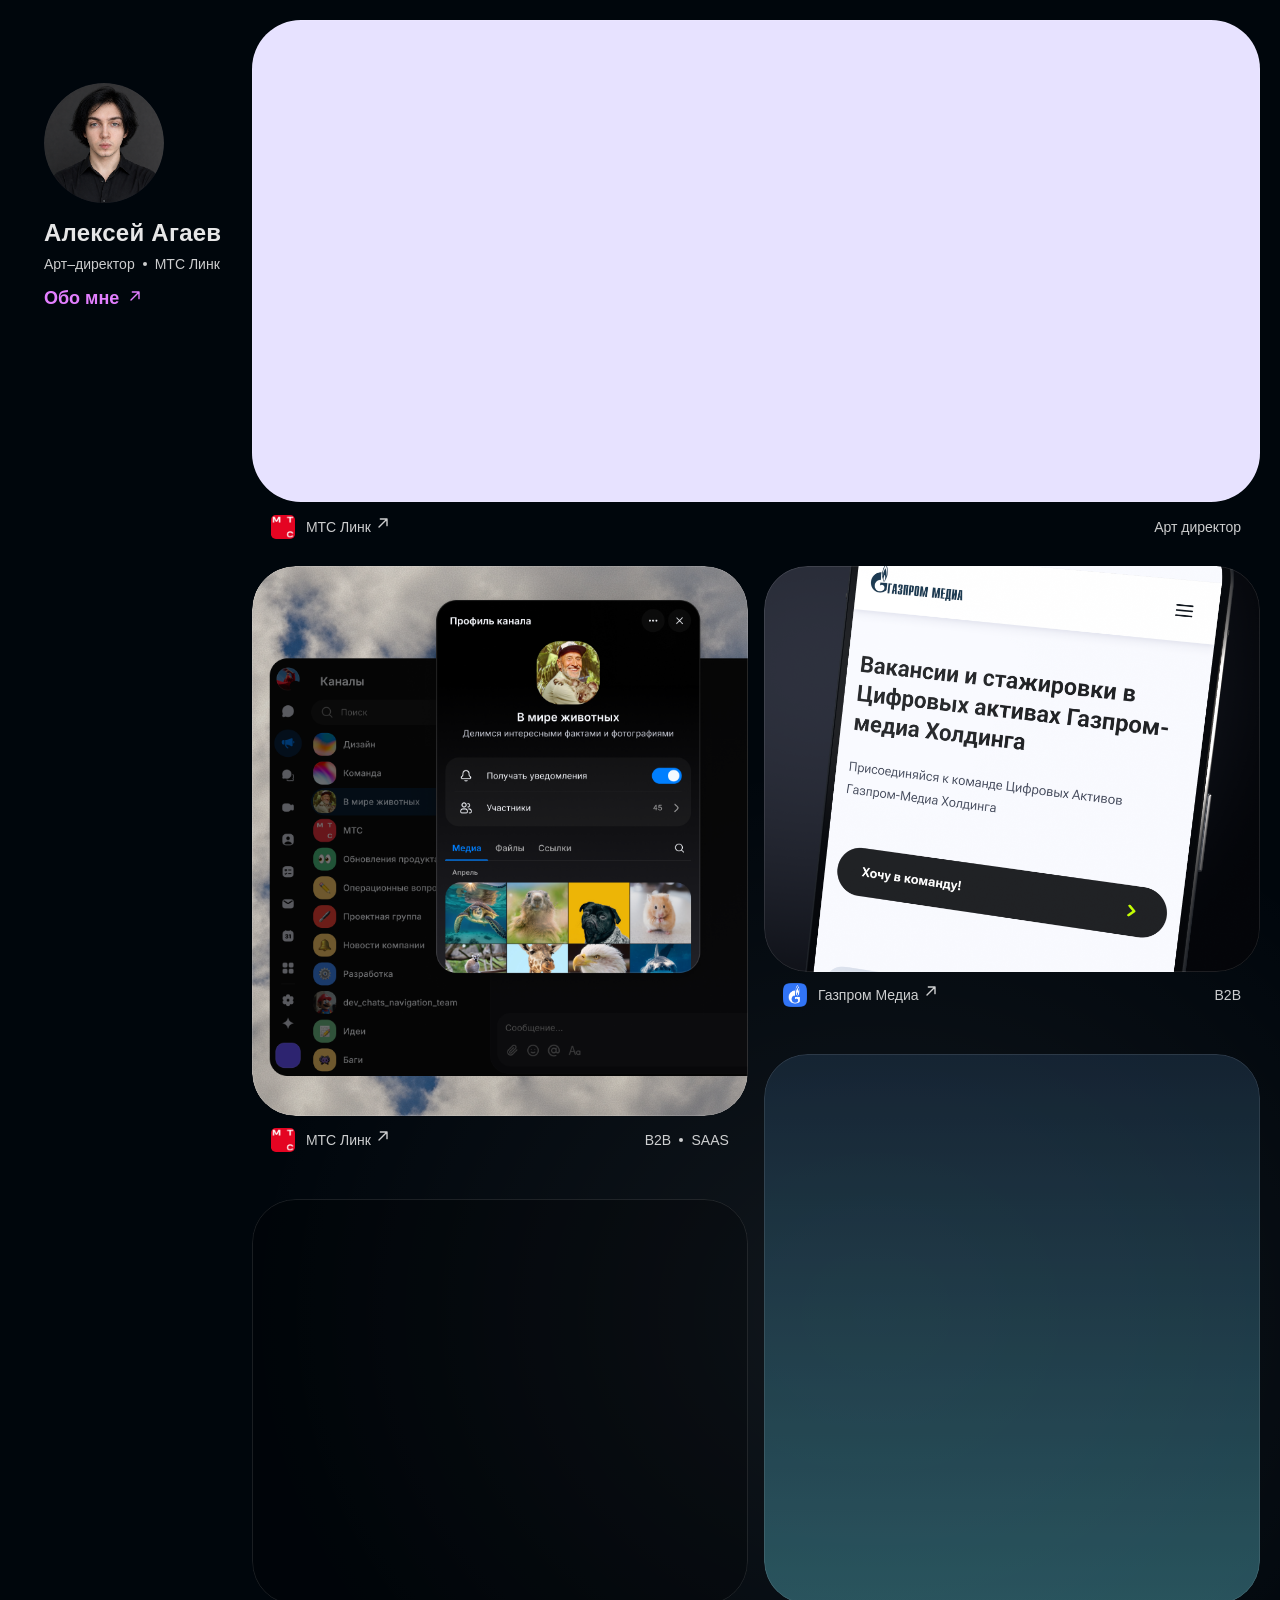
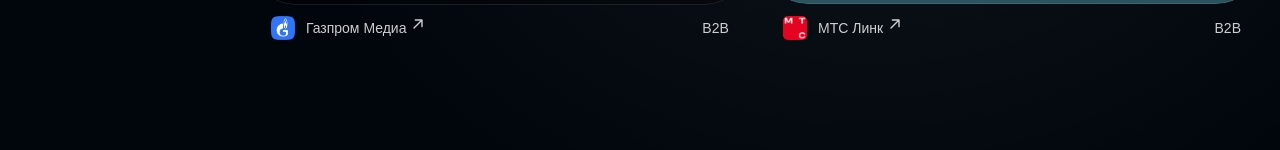
==== commit 3198c0fb: "Publish portfolio website" ====
--- a/index.html
+++ b/index.html
@@ -1,2 +1,2 @@
-<!DOCTYPE html><html lang="ru"><head><meta charSet="utf-8"/><meta name="viewport" content="width=device-width, initial-scale=1"/><link rel="preload" href="/media/arrow-up-right.svg" as="image"/><link rel="preload" href="/media/mts-link-logo.png" as="image"/><link rel="preload" href="/media/gazprom-media-logo.png" as="image"/><link rel="stylesheet" href="/_next/static/css/index.D9zN7MVF.css" data-rsc-css-href="/_next/static/css/index.D9zN7MVF.css" data-precedence="vite-rsc/importer-resources"/><link rel="modulepreload" fetchPriority="low" href="/_next/static/chunks/index-zFvn-ka9.js"/><script src="/_next/static/chunks/rolldown-runtime-C60lm6uB.js" type="module" async=""></script><script src="/_next/static/chunks/framework-D_rUT4EX.js" type="module" async=""></script><link rel="modulepreload" href="/_next/static/chunks/layout-segment-context-DYHSJ_ci.js" crossorigin=""/><link rel="modulepreload" href="/_next/static/chunks/loading-image-COB8s7EQ.js" crossorigin=""/><link rel="modulepreload" href="/_next/static/chunks/showreel-CkDF9UsP.js" crossorigin=""/><link rel="modulepreload" href="/_next/static/chunks/case-video-BgkoW2Sq.js" crossorigin=""/><title>Алексей Агаев — портфолио</title><meta name="description" content="Портфолио Алексея Агаева. Арт–директор. Избранные проекты."/><meta name="robots" content="noindex, nofollow"/><link rel="icon" href="/media/portrait.png"/><meta name="theme-color" content="#00060c"/><script>Object.assign(((self[Symbol.for("vinext.navigationRuntime")]??={bootstrap:{routeManifest:null},functions:{}}).bootstrap.rsc??={rsc:[]}),{params:{},nav:{"pathname":"/","searchParams":[]}})</script><link rel="modulepreload" href="/_next/static/chunks/index-zFvn-ka9.js" />
-</head><body><div class="portfolio-layout"><header class="profile" aria-label="Автор портфолио"><div class="portrait"><span class="loading-image" aria-busy="true"><img src="/media/portrait.png" width="1254" height="1254" alt="Алексей Агаев" fetchPriority="high"/><span class="media-skeleton" aria-hidden="true"></span></span></div><div class="profile-copy"><h1>Алексей Агаев</h1><p class="profile-role"><span>Арт–директор</span><span class="dot" aria-hidden="true"></span><span>МТС Линк</span></p><span class="about-link" role="link" aria-disabled="true" aria-label="Обо мне — страница пока недоступна">Обо мне<img src="/media/arrow-up-right.svg" class="arrow" width="16" height="16" alt="" aria-hidden="true"/></span></div></header><main class="projects" aria-label="Избранные проекты"><figure class="featured-project case-card"><div class="showreel"><video src="/media/showreel.mp4" poster="/media/showreel-poster.png" muted="" loop="" playsInline="" preload="metadata" width="1920" height="1080" aria-label="Шоурил МТС Линк: дизайн сервисов"></video><span class="media-skeleton video-skeleton" aria-hidden="true"></span><div class="video-loading" role="status" aria-live="polite"><span class="video-loading-spinner" aria-hidden="true"></span><span>Загружается видео</span></div><span class="case-arrow" aria-hidden="true"><img src="/media/arrow-up-right.svg" width="28" height="28" alt=""/></span></div><figcaption class="project-caption"><span class="project-company"><img class="company-logo" src="/media/mts-link-logo.png" width="32" height="32" alt=""/><span class="company-name">МТС Линк<img src="/media/arrow-up-right.svg" class="arrow arrow-muted" width="16" height="16" alt="" aria-hidden="true"/></span></span><span class="project-tags"><span>Арт директор</span></span></figcaption><a class="case-link" role="link" tabindex="0" aria-disabled="true" aria-label="МТС Линк — шоурил — страница пока недоступна"></a></figure><div class="project-grid"><figure class="project-card case-card project-chats"><div class="project-cover cover-tall"><div class="case-details"><h2>Мессенджер</h2><p>Заредизайнили продукт на более 32 миллионов пользователей</p><span class="case-year">2026</span></div><div class="case-media"><span class="loading-image" aria-busy="true"><img src="/media/chats-cover.png" width="1460" height="1620" alt="МТС Линк: каналы и профиль канала в тёмной теме" loading="lazy" decoding="async"/><span class="media-skeleton" aria-hidden="true"></span></span></div><span class="case-arrow" aria-hidden="true"><img src="/media/arrow-up-right.svg" width="28" height="28" alt=""/></span></div><figcaption class="project-caption"><span class="project-company"><img class="company-logo" src="/media/mts-link-logo.png" width="32" height="32" alt=""/><span class="company-name">МТС Линк<img src="/media/arrow-up-right.svg" class="arrow arrow-muted" width="16" height="16" alt="" aria-hidden="true"/></span></span><span class="project-tags"><span>B2B</span><span><span class="dot" aria-hidden="true"></span>SAAS</span></span></figcaption><a class="case-link" role="link" tabindex="0" aria-disabled="true" aria-label="МТС Линк — Линк Чаты — страница пока недоступна"></a></figure><figure class="project-card case-card project-gazprom-media-1"><div class="project-cover cover-short"><div class="case-details"><h2>Газпром Медиа</h2></div><div class="case-media"><video src="/media/gazprom-phone-3d.mp4" poster="/media/gazprom-phone-3d-poster.png" muted="" loop="" playsInline="" preload="none" width="1460" height="1194" aria-label="Газпром Медиа: демонстрация мобильного карьерного сайта"></video></div><span class="case-arrow" aria-hidden="true"><img src="/media/arrow-up-right.svg" width="28" height="28" alt=""/></span></div><figcaption class="project-caption"><span class="project-company"><img class="company-logo" src="/media/gazprom-media-logo.png" width="32" height="32" alt=""/><span class="company-name">Газпром Медиа<img src="/media/arrow-up-right.svg" class="arrow arrow-muted" width="16" height="16" alt="" aria-hidden="true"/></span></span><span class="project-tags"><span>B2B</span></span></figcaption><a class="case-link" role="link" tabindex="0" aria-disabled="true" aria-label="Газпром Медиа — кейс — страница пока недоступна"></a></figure><figure class="project-card case-card project-gazprom-media-2"><div class="project-cover cover-short"><div class="case-details"><h2>Газпром Медиа</h2></div><div class="case-media"></div><span class="case-arrow" aria-hidden="true"><img src="/media/arrow-up-right.svg" width="28" height="28" alt=""/></span></div><figcaption class="project-caption"><span class="project-company"><img class="company-logo" src="/media/gazprom-media-logo.png" width="32" height="32" alt=""/><span class="company-name">Газпром Медиа<img src="/media/arrow-up-right.svg" class="arrow arrow-muted" width="16" height="16" alt="" aria-hidden="true"/></span></span><span class="project-tags"><span>B2B</span></span></figcaption><a class="case-link" role="link" tabindex="0" aria-disabled="true" aria-label="Газпром Медиа — кейс — страница пока недоступна"></a></figure><figure class="project-card case-card project-mts-link-2"><div class="project-cover cover-tall cover-blue"><div class="case-details"><h2>МТС Линк</h2></div><div class="case-media cover-blue"></div><span class="case-arrow" aria-hidden="true"><img src="/media/arrow-up-right.svg" width="28" height="28" alt=""/></span></div><figcaption class="project-caption"><span class="project-company"><img class="company-logo" src="/media/mts-link-logo.png" width="32" height="32" alt=""/><span class="company-name">МТС Линк<img src="/media/arrow-up-right.svg" class="arrow arrow-muted" width="16" height="16" alt="" aria-hidden="true"/></span></span><span class="project-tags"><span>B2B</span></span></figcaption><a class="case-link" role="link" tabindex="0" aria-disabled="true" aria-label="МТС Линк — кейс — страница пока недоступна"></a></figure></div></main></div><script type="module" src="/_next/static/chunks/index-zFvn-ka9.js" id="_R_" async=""></script><script>((self[Symbol.for("vinext.navigationRuntime")]??={bootstrap:{routeManifest:null},functions:{}}).bootstrap.rsc??={rsc:[]}).rsc.push("0:{\"page:/\":\"$L1\",\"layout:/\":\"$L2\",\"route:/\":\"$L3\",\"__route\":\"route:/\",\"__interceptionContext\":null,\"__layoutIds\":[\"layout:/\"],\"__rootLayout\":\"/\",\"__bfcacheSegmentIdentities\":{\"layout:/\":\"[\\\"layout\\\",\\\"layout:/\\\",\\\"root-boundary:/\\\",\\\"\\\"]\",\"page:/\":\"[\\\"page\\\",\\\"page:/\\\",\\\"root-boundary:/\\\",\\\"\\\"]\"},\"__srcPage\":[\"page\"],\"__layoutFlags\":{\"layout:/\":\"s\"},\"__artifactCompatibility\":{\"schemaVersion\":1,\"graphVersion\":\"app-route-graph:1177fd80f83fa7b0\",\"deploymentVersion\":\"3b620271-7b96-46f7-aeec-f92e4daca95e\",\"appElementsSchemaVersion\":1,\"rscPayloadSchemaVersion\":1,\"rootBoundaryId\":\"/\",\"renderEpoch\":null}}\n")</script><script>((self[Symbol.for("vinext.navigationRuntime")]??={bootstrap:{routeManifest:null},functions:{}}).bootstrap.rsc??={rsc:[]}).rsc.push("4:I[\"c5beb10df826\",[],\"Children\",1]\n")</script><script>((self[Symbol.for("vinext.navigationRuntime")]??={bootstrap:{routeManifest:null},functions:{}}).bootstrap.rsc??={rsc:[]}).rsc.push("5:I[\"0dc7e6a5ccb2\",[],\"GlobalErrorBoundary\",1]\n")</script><script>((self[Symbol.for("vinext.navigationRuntime")]??={bootstrap:{routeManifest:null},functions:{}}).bootstrap.rsc??={rsc:[]}).rsc.push("6:I[\"610eead2fe97\",[],\"default\",1]\n")</script><script>((self[Symbol.for("vinext.navigationRuntime")]??={bootstrap:{routeManifest:null},functions:{}}).bootstrap.rsc??={rsc:[]}).rsc.push("7:I[\"0dc7e6a5ccb2\",[],\"ErrorBoundary\",1]\n")</script><script>((self[Symbol.for("vinext.navigationRuntime")]??={bootstrap:{routeManifest:null},functions:{}}).bootstrap.rsc??={rsc:[]}).rsc.push("8:I[\"8c444080ebb8\",[],\"LayoutSegmentProvider\",1]\n")</script><script>((self[Symbol.for("vinext.navigationRuntime")]??={bootstrap:{routeManifest:null},functions:{}}).bootstrap.rsc??={rsc:[]}).rsc.push("9:I[\"c5beb10df826\",[],\"Slot\",1]\n")</script><script>((self[Symbol.for("vinext.navigationRuntime")]??={bootstrap:{routeManifest:null},functions:{}}).bootstrap.rsc??={rsc:[]}).rsc.push("a:I[\"0dc7e6a5ccb2\",[],\"NotFoundBoundary\",1]\n")</script><script>((self[Symbol.for("vinext.navigationRuntime")]??={bootstrap:{routeManifest:null},functions:{}}).bootstrap.rsc??={rsc:[]}).rsc.push("b:I[\"40fe166cc87b\",[],\"AppRouterScrollTarget\",1]\n")</script><script>((self[Symbol.for("vinext.navigationRuntime")]??={bootstrap:{routeManifest:null},functions:{}}).bootstrap.rsc??={rsc:[]}).rsc.push("c:I[\"0dc7e6a5ccb2\",[],\"RedirectBoundary\",1]\n")</script><script>((self[Symbol.for("vinext.navigationRuntime")]??={bootstrap:{routeManifest:null},functions:{}}).bootstrap.rsc??={rsc:[]}).rsc.push(":HL[\"/_next/static/css/index.D9zN7MVF.css\",\"style\"     ]\n")</script><script>((self[Symbol.for("vinext.navigationRuntime")]??={bootstrap:{routeManifest:null},functions:{}}).bootstrap.rsc??={rsc:[]}).rsc.push("2:[[[\"$\",\"link\",\"css:/_next/static/css/index.D9zN7MVF.css\",{\"rel\":\"stylesheet\",\"precedence\":\"vite-rsc/importer-resources\",\"href\":\"/_next/static/css/index.D9zN7MVF.css\",\"data-rsc-css-href\":\"/_next/static/css/index.D9zN7MVF.css\"}],\"$undefined\"],[\"$\",\"html\",null,{\"lang\":\"ru\",\"children\":[\"$\",\"body\",null,{\"children\":[\"$\",\"$L4\",null,{}]}]}]]\n")</script><script>((self[Symbol.for("vinext.navigationRuntime")]??={bootstrap:{routeManifest:null},functions:{}}).bootstrap.rsc??={rsc:[]}).rsc.push("3:[[[\"$\",\"meta\",null,{\"charSet\":\"utf-8\"}],[[\"$\",\"title\",\"0\",{\"children\":\"Алексей Агаев — портфолио\"}],[\"$\",\"meta\",\"1\",{\"name\":\"description\",\"content\":\"Портфолио Алексея Агаева. Арт–директор. Избранные проекты.\"}],[\"$\",\"meta\",\"2\",{\"name\":\"robots\",\"content\":\"noindex, nofollow\"}],[\"$\",\"link\",\"3\",{\"data-vinext-streamed-icon\":\"$undefined\",\"rel\":\"icon\",\"href\":\"/media/portrait.png\",\"type\":\"$undefined\",\"sizes\":\"$undefined\",\"color\":\"$undefined\",\"media\":\"$undefined\",\"fetchPriority\":\"$undefined\"}]],[[\"$\",\"meta\",\"0\",{\"name\":\"viewport\",\"content\":\"width=device-width, initial-scale=1\"}],[\"$\",\"meta\",\"1\",{\"name\":\"theme-color\",\"content\":\"#00060c\"}]]],[\"$\",\"$L5\",null,{\"fallback\":\"$6\",\"children\":[\"$\",\"$L7\",null,{\"fallback\":\"$6\",\"children\":[\"$\",\"$L8\",null,{\"providerId\":\"layout:/\",\"segmentMap\":{\"children\":[]},\"children\":[\"$\",\"$L9\",null,{\"id\":\"layout:/\",\"parallelSlots\":\"$undefined\",\"children\":[\"$\",\"$La\",null,{\"resetKey\":\"\",\"fallback\":[[\"$\",\"title\",null,{\"children\":\"404: This page could not be found.\"}],[\"$\",\"div\",null,{\"style\":{\"fontFamily\":\"system-ui,\\\"Segoe UI\\\",Roboto,Helvetica,Arial,sans-serif,\\\"Apple Color Emoji\\\",\\\"Segoe UI Emoji\\\"\",\"height\":\"100vh\",\"textAlign\":\"center\",\"display\":\"flex\",\"flexDirection\":\"column\",\"alignItems\":\"center\",\"justifyContent\":\"center\"},\"children\":[\"$\",\"div\",null,{\"children\":[[\"$\",\"style\",null,{\"dangerouslySetInnerHTML\":{\"__html\":\"body{color:#000;background:#fff;margin:0}.next-error-h1{border-right:1px solid rgba(0,0,0,.3)}@media (prefers-color-scheme:dark){body{color:#fff;background:#000}.next-error-h1{border-right:1px solid rgba(255,255,255,.3)}}\"}}],[\"$\",\"h1\",null,{\"className\":\"next-error-h1\",\"style\":{\"display\":\"inline-block\",\"margin\":\"0 20px 0 0\",\"padding\":\"0 23px 0 0\",\"fontSize\":24,\"fontWeight\":500,\"verticalAlign\":\"top\",\"lineHeight\":\"49px\"},\"children\":404}],[\"$\",\"div\",null,{\"style\":{\"display\":\"inline-block\"},\"children\":[\"$\",\"h2\",null,{\"style\":{\"fontSize\":14,\"fontWeight\":400,\"lineHeight\":\"49px\",\"margin\":0},\"children\":\"This page could not be found.\"}]}]]}]}]],\"children\":[\"$\",\"$Lb\",null,{\"children\":[\"$\",\"$Lc\",null,{\"children\":[[\"$\",\"$L8\",null,{\"providerId\":\"page:/\",\"segmentMap\":{\"children\":[\"__PAGE__\"]},\"children\":[\"$\",\"$L9\",null,{\"id\":\"page:/\"}]}],null]}]}]}]}]}]}]}],null,null]\n")</script><script>((self[Symbol.for("vinext.navigationRuntime")]??={bootstrap:{routeManifest:null},functions:{}}).bootstrap.rsc??={rsc:[]}).rsc.push("d:I[\"49cdb9023d30\",[],\"LoadingImage\",1]\n")</script><script>((self[Symbol.for("vinext.navigationRuntime")]??={bootstrap:{routeManifest:null},functions:{}}).bootstrap.rsc??={rsc:[]}).rsc.push("e:I[\"3aec5a976759\",[],\"Showreel\",1]\n")</script><script>((self[Symbol.for("vinext.navigationRuntime")]??={bootstrap:{routeManifest:null},functions:{}}).bootstrap.rsc??={rsc:[]}).rsc.push("f:I[\"e0d1054848b2\",[],\"CaseVideo\",1]\n")</script><script>((self[Symbol.for("vinext.navigationRuntime")]??={bootstrap:{routeManifest:null},functions:{}}).bootstrap.rsc??={rsc:[]}).rsc.push(":HL[\"/media/arrow-up-right.svg\",\"image\"]\n")</script><script>((self[Symbol.for("vinext.navigationRuntime")]??={bootstrap:{routeManifest:null},functions:{}}).bootstrap.rsc??={rsc:[]}).rsc.push(":HL[\"/media/mts-link-logo.png\",\"image\"]\n")</script><script>((self[Symbol.for("vinext.navigationRuntime")]??={bootstrap:{routeManifest:null},functions:{}}).bootstrap.rsc??={rsc:[]}).rsc.push(":HL[\"/media/gazprom-media-logo.png\",\"image\"]\n")</script><script>((self[Symbol.for("vinext.navigationRuntime")]??={bootstrap:{routeManifest:null},functions:{}}).bootstrap.rsc??={rsc:[]}).rsc.push("1:[\"$\",\"div\",null,{\"className\":\"portfolio-layout\",\"children\":[[\"$\",\"header\",null,{\"className\":\"profile\",\"aria-label\":\"Автор портфолио\",\"children\":[[\"$\",\"div\",null,{\"className\":\"portrait\",\"children\":[\"$\",\"$Ld\",null,{\"src\":\"/media/portrait.png\",\"width\":1254,\"height\":1254,\"alt\":\"Алексей Агаев\",\"fetchPriority\":\"high\"}]}],[\"$\",\"div\",null,{\"className\":\"profile-copy\",\"children\":[[\"$\",\"h1\",null,{\"children\":\"Алексей Агаев\"}],[\"$\",\"p\",null,{\"className\":\"profile-role\",\"children\":[[\"$\",\"span\",null,{\"children\":\"Арт–директор\"}],[\"$\",\"span\",null,{\"className\":\"dot\",\"aria-hidden\":\"true\"}],[\"$\",\"span\",null,{\"children\":\"МТС Линк\"}]]}],[\"$\",\"span\",null,{\"className\":\"about-link\",\"role\":\"link\",\"aria-disabled\":\"true\",\"aria-label\":\"Обо мне — страница пока недоступна\",\"children\":[\"Обо мне\",[\"$\",\"img\",null,{\"src\":\"/media/arrow-up-right.svg\",\"className\":\"arrow\",\"width\":16,\"height\":16,\"alt\":\"\",\"aria-hidden\":\"true\"}]]}]]}]]}],[\"$\",\"main\",null,{\"className\":\"projects\",\"aria-label\":\"Избранные проекты\",\"children\":[[\"$\",\"figure\",null,{\"className\":\"featured-project case-card\",\"children\":[[\"$\",\"$Le\",null,{}],[\"$\",\"figcaption\",null,{\"className\":\"project-caption\",\"children\":[[\"$\",\"span\",null,{\"className\":\"project-company\",\"children\":[[\"$\",\"img\",null,{\"className\":\"company-logo\",\"src\":\"/media/mts-link-logo.png\",\"width\":32,\"height\":32,\"alt\":\"\"}],[\"$\",\"span\",null,{\"className\":\"company-name\",\"children\":[\"МТС Линк\",[\"$\",\"img\",null,{\"src\":\"/media/arrow-up-right.svg\",\"className\":\"arrow arrow-muted\",\"width\":16,\"height\":16,\"alt\":\"\",\"aria-hidden\":\"true\"}]]}]]}],[\"$\",\"span\",null,{\"className\":\"project-tags\",\"children\":[[\"$\",\"span\",\"Арт директор\",{\"children\":[false,\"Арт директор\"]}]]}]]}],[\"$\",\"a\",null,{\"className\":\"case-link\",\"href\":\"$undefined\",\"role\":\"link\",\"tabIndex\":0,\"aria-disabled\":true,\"aria-label\":\"МТС Линк — шоурил — страница пока недоступна\"}]]}],[\"$\",\"div\",null,{\"className\":\"project-grid\",\"children\":[[\"$\",\"figure\",\"chats\",{\"className\":\"project-card case-card project-chats\",\"children\":[[\"$\",\"div\",null,{\"className\":\"project-cover cover-tall\",\"children\":[[\"$\",\"div\",null,{\"className\":\"case-details\",\"children\":[[\"$\",\"h2\",null,{\"children\":\"Мессенджер\"}],[\"$\",\"p\",null,{\"children\":\"Заредизайнили продукт на более 32 миллионов пользователей\"}],[\"$\",\"span\",null,{\"className\":\"case-year\",\"children\":\"2026\"}]]}],[\"$\",\"div\",null,{\"className\":\"case-media\",\"children\":[\"$undefined\",[\"$\",\"$Ld\",null,{\"src\":\"/media/chats-cover.png\",\"width\":1460,\"height\":1620,\"alt\":\"МТС Линк: каналы и профиль канала в тёмной теме\",\"loading\":\"lazy\",\"decoding\":\"async\"}]]}],[\"$\",\"span\",null,{\"className\":\"case-arrow\",\"aria-hidden\":\"true\",\"children\":[\"$\",\"img\",null,{\"src\":\"/media/arrow-up-right.svg\",\"width\":28,\"height\":28,\"alt\":\"\"}]}]]}],[\"$\",\"figcaption\",null,{\"className\":\"project-caption\",\"children\":[[\"$\",\"span\",null,{\"className\":\"project-company\",\"children\":[[\"$\",\"img\",null,{\"className\":\"company-logo\",\"src\":\"/media/mts-link-logo.png\",\"width\":32,\"height\":32,\"alt\":\"\"}],[\"$\",\"span\",null,{\"className\":\"company-name\",\"children\":[\"МТС Линк\",[\"$\",\"img\",null,{\"src\":\"/media/arrow-up-right.svg\",\"className\":\"arrow arrow-muted\",\"width\":16,\"height\":16,\"alt\":\"\",\"aria-hidden\":\"true\"}]]}]]}],[\"$\",\"span\",null,{\"className\":\"project-tags\",\"children\":[[\"$\",\"span\",\"B2B\",{\"children\":[false,\"B2B\"]}],[\"$\",\"span\",\"SAAS\",{\"children\":[[\"$\",\"span\",null,{\"className\":\"dot\",\"aria-hidden\":\"true\"}],\"SAAS\"]}]]}]]}],[\"$\",\"a\",null,{\"className\":\"case-link\",\"href\":\"$undefined\",\"role\":\"link\",\"tabIndex\":0,\"aria-disabled\":true,\"aria-label\":\"МТС Линк — Линк Чаты — страница пока недоступна\"}]]}],[\"$\",\"figure\",\"gazprom-media-1\",{\"className\":\"project-card case-card project-gazprom-media-1\",\"children\":[[\"$\",\"div\",null,{\"className\":\"project-cover cover-short\",\"children\":[[\"$\",\"div\",null,{\"className\":\"case-details\",\"children\":[[\"$\",\"h2\",null,{\"children\":\"Газпром Медиа\"}],\"$undefined\",\"$undefined\"]}],[\"$\",\"div\",null,{\"className\":\"case-media\",\"children\":[[\"$\",\"$Lf\",null,{\"src\":\"/media/gazprom-phone-3d.mp4\",\"poster\":\"/media/gazprom-phone-3d-poster.png\",\"label\":\"Газпром Медиа: демонстрация мобильного карьерного сайта\"}],false]}],[\"$\",\"span\",null,{\"className\":\"case-arrow\",\"aria-hidden\":\"true\",\"children\":[\"$\",\"img\",null,{\"src\":\"/media/arrow-up-right.svg\",\"width\":28,\"height\":28,\"alt\":\"\"}]}]]}],[\"$\",\"figcaption\",null,{\"className\":\"project-caption\",\"children\":[[\"$\",\"span\",null,{\"className\":\"project-company\",\"children\":[[\"$\",\"img\",null,{\"className\":\"company-logo\",\"src\":\"/media/gazprom-media-logo.png\",\"width\":32,\"height\":32,\"alt\":\"\"}],[\"$\",\"span\",null,{\"className\":\"company-name\",\"children\":[\"Газпром Медиа\",[\"$\",\"img\",null,{\"src\":\"/media/arrow-up-right.svg\",\"className\":\"arrow arrow-muted\",\"width\":16,\"height\":16,\"alt\":\"\",\"aria-hidden\":\"true\"}]]}]]}],[\"$\",\"span\",null,{\"className\":\"project-tags\",\"children\":[[\"$\",\"span\",\"B2B\",{\"children\":[false,\"B2B\"]}]]}]]}],[\"$\",\"a\",null,{\"className\":\"case-link\",\"href\":\"$undefined\",\"role\":\"link\",\"tabIndex\":0,\"aria-disabled\":true,\"aria-label\":\"Газпром Медиа — кейс — страница пока недоступна\"}]]}],\"$L10\",\"$L11\"]}]]}]]}]\n")</script><script>((self[Symbol.for("vinext.navigationRuntime")]??={bootstrap:{routeManifest:null},functions:{}}).bootstrap.rsc??={rsc:[]}).rsc.push("10:[\"$\",\"figure\",\"gazprom-media-2\",{\"className\":\"project-card case-card project-gazprom-media-2\",\"children\":[[\"$\",\"div\",null,{\"className\":\"project-cover cover-short\",\"children\":[[\"$\",\"div\",null,{\"className\":\"case-details\",\"children\":[[\"$\",\"h2\",null,{\"children\":\"Газпром Медиа\"}],\"$undefined\",\"$undefined\"]}],[\"$\",\"div\",null,{\"className\":\"case-media\",\"children\":[\"$undefined\",\"$undefined\"]}],[\"$\",\"span\",null,{\"className\":\"case-arrow\",\"aria-hidden\":\"true\",\"children\":[\"$\",\"img\",null,{\"src\":\"/media/arrow-up-right.svg\",\"width\":28,\"height\":28,\"alt\":\"\"}]}]]}],[\"$\",\"figcaption\",null,{\"className\":\"project-caption\",\"children\":[[\"$\",\"span\",null,{\"className\":\"project-company\",\"children\":[[\"$\",\"img\",null,{\"className\":\"company-logo\",\"src\":\"/media/gazprom-media-logo.png\",\"width\":32,\"height\":32,\"alt\":\"\"}],[\"$\",\"span\",null,{\"className\":\"company-name\",\"children\":[\"Газпром Медиа\",[\"$\",\"img\",null,{\"src\":\"/media/arrow-up-right.svg\",\"className\":\"arrow arrow-muted\",\"width\":16,\"height\":16,\"alt\":\"\",\"aria-hidden\":\"true\"}]]}]]}],[\"$\",\"span\",null,{\"className\":\"project-tags\",\"children\":[[\"$\",\"span\",\"B2B\",{\"children\":[false,\"B2B\"]}]]}]]}],[\"$\",\"a\",null,{\"className\":\"case-link\",\"href\":\"$undefined\",\"role\":\"link\",\"tabIndex\":0,\"aria-disabled\":true,\"aria-label\":\"Газпром Медиа — кейс — страница пока недоступна\"}]]}]\n")</script><script>((self[Symbol.for("vinext.navigationRuntime")]??={bootstrap:{routeManifest:null},functions:{}}).bootstrap.rsc??={rsc:[]}).rsc.push("11:[\"$\",\"figure\",\"mts-link-2\",{\"className\":\"project-card case-card project-mts-link-2\",\"children\":[[\"$\",\"div\",null,{\"className\":\"project-cover cover-tall cover-blue\",\"children\":[[\"$\",\"div\",null,{\"className\":\"case-details\",\"children\":[[\"$\",\"h2\",null,{\"children\":\"МТС Линк\"}],\"$undefined\",\"$undefined\"]}],[\"$\",\"div\",null,{\"className\":\"case-media cover-blue\",\"children\":[\"$undefined\",\"$undefined\"]}],[\"$\",\"span\",null,{\"className\":\"case-arrow\",\"aria-hidden\":\"true\",\"children\":[\"$\",\"img\",null,{\"src\":\"/media/arrow-up-right.svg\",\"width\":28,\"height\":28,\"alt\":\"\"}]}]]}],[\"$\",\"figcaption\",null,{\"className\":\"project-caption\",\"children\":[[\"$\",\"span\",null,{\"className\":\"project-company\",\"children\":[[\"$\",\"img\",null,{\"className\":\"company-logo\",\"src\":\"/media/mts-link-logo.png\",\"width\":32,\"height\":32,\"alt\":\"\"}],[\"$\",\"span\",null,{\"className\":\"company-name\",\"children\":[\"МТС Линк\",[\"$\",\"img\",null,{\"src\":\"/media/arrow-up-right.svg\",\"className\":\"arrow arrow-muted\",\"width\":16,\"height\":16,\"alt\":\"\",\"aria-hidden\":\"true\"}]]}]]}],[\"$\",\"span\",null,{\"className\":\"project-tags\",\"children\":[[\"$\",\"span\",\"B2B\",{\"children\":[false,\"B2B\"]}]]}]]}],[\"$\",\"a\",null,{\"className\":\"case-link\",\"href\":\"$undefined\",\"role\":\"link\",\"tabIndex\":0,\"aria-disabled\":true,\"aria-label\":\"МТС Линк — кейс — страница пока недоступна\"}]]}]\n")</script><script>Object.assign(((self[Symbol.for("vinext.navigationRuntime")]??={bootstrap:{routeManifest:null},functions:{}}).bootstrap.rsc??={rsc:[]}),{"initialCacheKind":"static"});((self[Symbol.for("vinext.navigationRuntime")]??={bootstrap:{routeManifest:null},functions:{}}).bootstrap.rsc??={rsc:[]}).done=true</script></body></html>+<!DOCTYPE html><html lang="ru"><head><meta charSet="utf-8"/><meta name="viewport" content="width=device-width, initial-scale=1"/><link rel="preload" href="/media/arrow-up-right.svg" as="image"/><link rel="preload" href="/media/mts-link-logo.png" as="image"/><link rel="preload" href="/media/gazprom-media-logo.png" as="image"/><link rel="stylesheet" href="/_next/static/css/index.D9zN7MVF.css" data-rsc-css-href="/_next/static/css/index.D9zN7MVF.css" data-precedence="vite-rsc/importer-resources"/><link rel="modulepreload" fetchPriority="low" href="/_next/static/chunks/index-C9n-8DPv.js"/><script src="/_next/static/chunks/rolldown-runtime-C60lm6uB.js" type="module" async=""></script><script src="/_next/static/chunks/framework-D_rUT4EX.js" type="module" async=""></script><link rel="modulepreload" href="/_next/static/chunks/layout-segment-context-MGcZSFPJ.js" crossorigin=""/><link rel="modulepreload" href="/_next/static/chunks/loading-image-COB8s7EQ.js" crossorigin=""/><link rel="modulepreload" href="/_next/static/chunks/showreel-CkDF9UsP.js" crossorigin=""/><link rel="modulepreload" href="/_next/static/chunks/case-video-DjPZ0W_S.js" crossorigin=""/><title>Алексей Агаев — портфолио</title><meta name="description" content="Портфолио Алексея Агаева. Арт–директор. Избранные проекты."/><meta name="robots" content="noindex, nofollow"/><link rel="icon" href="/media/portrait.png"/><meta name="theme-color" content="#00060c"/><script>Object.assign(((self[Symbol.for("vinext.navigationRuntime")]??={bootstrap:{routeManifest:null},functions:{}}).bootstrap.rsc??={rsc:[]}),{params:{},nav:{"pathname":"/","searchParams":[]}})</script><link rel="modulepreload" href="/_next/static/chunks/index-C9n-8DPv.js" />
+</head><body><div class="portfolio-layout"><header class="profile" aria-label="Автор портфолио"><div class="portrait"><span class="loading-image" aria-busy="true"><img src="/media/portrait.png" width="1254" height="1254" alt="Алексей Агаев" fetchPriority="high"/><span class="media-skeleton" aria-hidden="true"></span></span></div><div class="profile-copy"><h1>Алексей Агаев</h1><p class="profile-role"><span>Арт–директор</span><span class="dot" aria-hidden="true"></span><span>МТС Линк</span></p><span class="about-link" role="link" aria-disabled="true" aria-label="Обо мне — страница пока недоступна">Обо мне<img src="/media/arrow-up-right.svg" class="arrow" width="16" height="16" alt="" aria-hidden="true"/></span></div></header><main class="projects" aria-label="Избранные проекты"><figure class="featured-project case-card"><div class="showreel"><video src="/media/showreel.mp4" poster="/media/showreel-poster.png" muted="" loop="" playsInline="" preload="metadata" width="1920" height="1080" aria-label="Шоурил МТС Линк: дизайн сервисов"></video><span class="media-skeleton video-skeleton" aria-hidden="true"></span><div class="video-loading" role="status" aria-live="polite"><span class="video-loading-spinner" aria-hidden="true"></span><span>Загружается видео</span></div><span class="case-arrow" aria-hidden="true"><img src="/media/arrow-up-right.svg" width="28" height="28" alt=""/></span></div><figcaption class="project-caption"><span class="project-company"><img class="company-logo" src="/media/mts-link-logo.png" width="32" height="32" alt=""/><span class="company-name">МТС Линк<img src="/media/arrow-up-right.svg" class="arrow arrow-muted" width="16" height="16" alt="" aria-hidden="true"/></span></span><span class="project-tags"><span>Арт директор</span></span></figcaption><a class="case-link" role="link" tabindex="0" aria-disabled="true" aria-label="МТС Линк — шоурил — страница пока недоступна"></a></figure><div class="project-grid"><figure class="project-card case-card project-chats"><div class="project-cover cover-tall"><div class="case-details"><h2>Мессенджер</h2><p>Заредизайнили продукт на более 32 миллионов пользователей</p><span class="case-year">2026</span></div><div class="case-media"><span class="loading-image" aria-busy="true"><img src="/media/chats-cover.png" width="1460" height="1620" alt="МТС Линк: каналы и профиль канала в тёмной теме" loading="lazy" decoding="async"/><span class="media-skeleton" aria-hidden="true"></span></span></div><span class="case-arrow" aria-hidden="true"><img src="/media/arrow-up-right.svg" width="28" height="28" alt=""/></span></div><figcaption class="project-caption"><span class="project-company"><img class="company-logo" src="/media/mts-link-logo.png" width="32" height="32" alt=""/><span class="company-name">МТС Линк<img src="/media/arrow-up-right.svg" class="arrow arrow-muted" width="16" height="16" alt="" aria-hidden="true"/></span></span><span class="project-tags"><span>B2B</span><span><span class="dot" aria-hidden="true"></span>SAAS</span></span></figcaption><a class="case-link" role="link" tabindex="0" aria-disabled="true" aria-label="МТС Линк — Линк Чаты — страница пока недоступна"></a></figure><figure class="project-card case-card project-gazprom-media-1"><div class="project-cover cover-short"><div class="case-details"><h2>Газпром Медиа</h2></div><div class="case-media"><video src="/media/gazprom-cinematic-v2.mp4" poster="/media/gazprom-cinematic-v2-poster.png" muted="" loop="" playsInline="" preload="none" width="1920" height="1570" aria-label="Газпром Медиа: демонстрация мобильного карьерного сайта"></video></div><span class="case-arrow" aria-hidden="true"><img src="/media/arrow-up-right.svg" width="28" height="28" alt=""/></span></div><figcaption class="project-caption"><span class="project-company"><img class="company-logo" src="/media/gazprom-media-logo.png" width="32" height="32" alt=""/><span class="company-name">Газпром Медиа<img src="/media/arrow-up-right.svg" class="arrow arrow-muted" width="16" height="16" alt="" aria-hidden="true"/></span></span><span class="project-tags"><span>B2B</span></span></figcaption><a class="case-link" role="link" tabindex="0" aria-disabled="true" aria-label="Газпром Медиа — кейс — страница пока недоступна"></a></figure><figure class="project-card case-card project-gazprom-media-2"><div class="project-cover cover-short"><div class="case-details"><h2>Газпром Медиа</h2></div><div class="case-media"></div><span class="case-arrow" aria-hidden="true"><img src="/media/arrow-up-right.svg" width="28" height="28" alt=""/></span></div><figcaption class="project-caption"><span class="project-company"><img class="company-logo" src="/media/gazprom-media-logo.png" width="32" height="32" alt=""/><span class="company-name">Газпром Медиа<img src="/media/arrow-up-right.svg" class="arrow arrow-muted" width="16" height="16" alt="" aria-hidden="true"/></span></span><span class="project-tags"><span>B2B</span></span></figcaption><a class="case-link" role="link" tabindex="0" aria-disabled="true" aria-label="Газпром Медиа — кейс — страница пока недоступна"></a></figure><figure class="project-card case-card project-mts-link-2"><div class="project-cover cover-tall cover-blue"><div class="case-details"><h2>МТС Линк</h2></div><div class="case-media cover-blue"></div><span class="case-arrow" aria-hidden="true"><img src="/media/arrow-up-right.svg" width="28" height="28" alt=""/></span></div><figcaption class="project-caption"><span class="project-company"><img class="company-logo" src="/media/mts-link-logo.png" width="32" height="32" alt=""/><span class="company-name">МТС Линк<img src="/media/arrow-up-right.svg" class="arrow arrow-muted" width="16" height="16" alt="" aria-hidden="true"/></span></span><span class="project-tags"><span>B2B</span></span></figcaption><a class="case-link" role="link" tabindex="0" aria-disabled="true" aria-label="МТС Линк — кейс — страница пока недоступна"></a></figure></div></main></div><script type="module" src="/_next/static/chunks/index-C9n-8DPv.js" id="_R_" async=""></script><script>((self[Symbol.for("vinext.navigationRuntime")]??={bootstrap:{routeManifest:null},functions:{}}).bootstrap.rsc??={rsc:[]}).rsc.push("0:{\"page:/\":\"$L1\",\"layout:/\":\"$L2\",\"route:/\":\"$L3\",\"__route\":\"route:/\",\"__interceptionContext\":null,\"__layoutIds\":[\"layout:/\"],\"__rootLayout\":\"/\",\"__bfcacheSegmentIdentities\":{\"layout:/\":\"[\\\"layout\\\",\\\"layout:/\\\",\\\"root-boundary:/\\\",\\\"\\\"]\",\"page:/\":\"[\\\"page\\\",\\\"page:/\\\",\\\"root-boundary:/\\\",\\\"\\\"]\"},\"__srcPage\":[\"page\"],\"__layoutFlags\":{\"layout:/\":\"s\"},\"__artifactCompatibility\":{\"schemaVersion\":1,\"graphVersion\":\"app-route-graph:1177fd80f83fa7b0\",\"deploymentVersion\":\"a28bab8b-6a39-43b1-8566-61c7c4ffae00\",\"appElementsSchemaVersion\":1,\"rscPayloadSchemaVersion\":1,\"rootBoundaryId\":\"/\",\"renderEpoch\":null}}\n")</script><script>((self[Symbol.for("vinext.navigationRuntime")]??={bootstrap:{routeManifest:null},functions:{}}).bootstrap.rsc??={rsc:[]}).rsc.push("4:I[\"c5beb10df826\",[],\"Children\",1]\n")</script><script>((self[Symbol.for("vinext.navigationRuntime")]??={bootstrap:{routeManifest:null},functions:{}}).bootstrap.rsc??={rsc:[]}).rsc.push("5:I[\"0dc7e6a5ccb2\",[],\"GlobalErrorBoundary\",1]\n")</script><script>((self[Symbol.for("vinext.navigationRuntime")]??={bootstrap:{routeManifest:null},functions:{}}).bootstrap.rsc??={rsc:[]}).rsc.push("6:I[\"610eead2fe97\",[],\"default\",1]\n")</script><script>((self[Symbol.for("vinext.navigationRuntime")]??={bootstrap:{routeManifest:null},functions:{}}).bootstrap.rsc??={rsc:[]}).rsc.push("7:I[\"0dc7e6a5ccb2\",[],\"ErrorBoundary\",1]\n")</script><script>((self[Symbol.for("vinext.navigationRuntime")]??={bootstrap:{routeManifest:null},functions:{}}).bootstrap.rsc??={rsc:[]}).rsc.push("8:I[\"8c444080ebb8\",[],\"LayoutSegmentProvider\",1]\n")</script><script>((self[Symbol.for("vinext.navigationRuntime")]??={bootstrap:{routeManifest:null},functions:{}}).bootstrap.rsc??={rsc:[]}).rsc.push("9:I[\"c5beb10df826\",[],\"Slot\",1]\n")</script><script>((self[Symbol.for("vinext.navigationRuntime")]??={bootstrap:{routeManifest:null},functions:{}}).bootstrap.rsc??={rsc:[]}).rsc.push("a:I[\"0dc7e6a5ccb2\",[],\"NotFoundBoundary\",1]\n")</script><script>((self[Symbol.for("vinext.navigationRuntime")]??={bootstrap:{routeManifest:null},functions:{}}).bootstrap.rsc??={rsc:[]}).rsc.push("b:I[\"40fe166cc87b\",[],\"AppRouterScrollTarget\",1]\n")</script><script>((self[Symbol.for("vinext.navigationRuntime")]??={bootstrap:{routeManifest:null},functions:{}}).bootstrap.rsc??={rsc:[]}).rsc.push("c:I[\"0dc7e6a5ccb2\",[],\"RedirectBoundary\",1]\n")</script><script>((self[Symbol.for("vinext.navigationRuntime")]??={bootstrap:{routeManifest:null},functions:{}}).bootstrap.rsc??={rsc:[]}).rsc.push(":HL[\"/_next/static/css/index.D9zN7MVF.css\",\"style\"     ]\n")</script><script>((self[Symbol.for("vinext.navigationRuntime")]??={bootstrap:{routeManifest:null},functions:{}}).bootstrap.rsc??={rsc:[]}).rsc.push("2:[[[\"$\",\"link\",\"css:/_next/static/css/index.D9zN7MVF.css\",{\"rel\":\"stylesheet\",\"precedence\":\"vite-rsc/importer-resources\",\"href\":\"/_next/static/css/index.D9zN7MVF.css\",\"data-rsc-css-href\":\"/_next/static/css/index.D9zN7MVF.css\"}],\"$undefined\"],[\"$\",\"html\",null,{\"lang\":\"ru\",\"children\":[\"$\",\"body\",null,{\"children\":[\"$\",\"$L4\",null,{}]}]}]]\n")</script><script>((self[Symbol.for("vinext.navigationRuntime")]??={bootstrap:{routeManifest:null},functions:{}}).bootstrap.rsc??={rsc:[]}).rsc.push("3:[[[\"$\",\"meta\",null,{\"charSet\":\"utf-8\"}],[[\"$\",\"title\",\"0\",{\"children\":\"Алексей Агаев — портфолио\"}],[\"$\",\"meta\",\"1\",{\"name\":\"description\",\"content\":\"Портфолио Алексея Агаева. Арт–директор. Избранные проекты.\"}],[\"$\",\"meta\",\"2\",{\"name\":\"robots\",\"content\":\"noindex, nofollow\"}],[\"$\",\"link\",\"3\",{\"data-vinext-streamed-icon\":\"$undefined\",\"rel\":\"icon\",\"href\":\"/media/portrait.png\",\"type\":\"$undefined\",\"sizes\":\"$undefined\",\"color\":\"$undefined\",\"media\":\"$undefined\",\"fetchPriority\":\"$undefined\"}]],[[\"$\",\"meta\",\"0\",{\"name\":\"viewport\",\"content\":\"width=device-width, initial-scale=1\"}],[\"$\",\"meta\",\"1\",{\"name\":\"theme-color\",\"content\":\"#00060c\"}]]],[\"$\",\"$L5\",null,{\"fallback\":\"$6\",\"children\":[\"$\",\"$L7\",null,{\"fallback\":\"$6\",\"children\":[\"$\",\"$L8\",null,{\"providerId\":\"layout:/\",\"segmentMap\":{\"children\":[]},\"children\":[\"$\",\"$L9\",null,{\"id\":\"layout:/\",\"parallelSlots\":\"$undefined\",\"children\":[\"$\",\"$La\",null,{\"resetKey\":\"\",\"fallback\":[[\"$\",\"title\",null,{\"children\":\"404: This page could not be found.\"}],[\"$\",\"div\",null,{\"style\":{\"fontFamily\":\"system-ui,\\\"Segoe UI\\\",Roboto,Helvetica,Arial,sans-serif,\\\"Apple Color Emoji\\\",\\\"Segoe UI Emoji\\\"\",\"height\":\"100vh\",\"textAlign\":\"center\",\"display\":\"flex\",\"flexDirection\":\"column\",\"alignItems\":\"center\",\"justifyContent\":\"center\"},\"children\":[\"$\",\"div\",null,{\"children\":[[\"$\",\"style\",null,{\"dangerouslySetInnerHTML\":{\"__html\":\"body{color:#000;background:#fff;margin:0}.next-error-h1{border-right:1px solid rgba(0,0,0,.3)}@media (prefers-color-scheme:dark){body{color:#fff;background:#000}.next-error-h1{border-right:1px solid rgba(255,255,255,.3)}}\"}}],[\"$\",\"h1\",null,{\"className\":\"next-error-h1\",\"style\":{\"display\":\"inline-block\",\"margin\":\"0 20px 0 0\",\"padding\":\"0 23px 0 0\",\"fontSize\":24,\"fontWeight\":500,\"verticalAlign\":\"top\",\"lineHeight\":\"49px\"},\"children\":404}],[\"$\",\"div\",null,{\"style\":{\"display\":\"inline-block\"},\"children\":[\"$\",\"h2\",null,{\"style\":{\"fontSize\":14,\"fontWeight\":400,\"lineHeight\":\"49px\",\"margin\":0},\"children\":\"This page could not be found.\"}]}]]}]}]],\"children\":[\"$\",\"$Lb\",null,{\"children\":[\"$\",\"$Lc\",null,{\"children\":[[\"$\",\"$L8\",null,{\"providerId\":\"page:/\",\"segmentMap\":{\"children\":[\"__PAGE__\"]},\"children\":[\"$\",\"$L9\",null,{\"id\":\"page:/\"}]}],null]}]}]}]}]}]}]}],null,null]\n")</script><script>((self[Symbol.for("vinext.navigationRuntime")]??={bootstrap:{routeManifest:null},functions:{}}).bootstrap.rsc??={rsc:[]}).rsc.push("d:I[\"49cdb9023d30\",[],\"LoadingImage\",1]\n")</script><script>((self[Symbol.for("vinext.navigationRuntime")]??={bootstrap:{routeManifest:null},functions:{}}).bootstrap.rsc??={rsc:[]}).rsc.push("e:I[\"3aec5a976759\",[],\"Showreel\",1]\n")</script><script>((self[Symbol.for("vinext.navigationRuntime")]??={bootstrap:{routeManifest:null},functions:{}}).bootstrap.rsc??={rsc:[]}).rsc.push("f:I[\"e0d1054848b2\",[],\"CaseVideo\",1]\n")</script><script>((self[Symbol.for("vinext.navigationRuntime")]??={bootstrap:{routeManifest:null},functions:{}}).bootstrap.rsc??={rsc:[]}).rsc.push(":HL[\"/media/arrow-up-right.svg\",\"image\"]\n")</script><script>((self[Symbol.for("vinext.navigationRuntime")]??={bootstrap:{routeManifest:null},functions:{}}).bootstrap.rsc??={rsc:[]}).rsc.push(":HL[\"/media/mts-link-logo.png\",\"image\"]\n")</script><script>((self[Symbol.for("vinext.navigationRuntime")]??={bootstrap:{routeManifest:null},functions:{}}).bootstrap.rsc??={rsc:[]}).rsc.push(":HL[\"/media/gazprom-media-logo.png\",\"image\"]\n")</script><script>((self[Symbol.for("vinext.navigationRuntime")]??={bootstrap:{routeManifest:null},functions:{}}).bootstrap.rsc??={rsc:[]}).rsc.push("1:[\"$\",\"div\",null,{\"className\":\"portfolio-layout\",\"children\":[[\"$\",\"header\",null,{\"className\":\"profile\",\"aria-label\":\"Автор портфолио\",\"children\":[[\"$\",\"div\",null,{\"className\":\"portrait\",\"children\":[\"$\",\"$Ld\",null,{\"src\":\"/media/portrait.png\",\"width\":1254,\"height\":1254,\"alt\":\"Алексей Агаев\",\"fetchPriority\":\"high\"}]}],[\"$\",\"div\",null,{\"className\":\"profile-copy\",\"children\":[[\"$\",\"h1\",null,{\"children\":\"Алексей Агаев\"}],[\"$\",\"p\",null,{\"className\":\"profile-role\",\"children\":[[\"$\",\"span\",null,{\"children\":\"Арт–директор\"}],[\"$\",\"span\",null,{\"className\":\"dot\",\"aria-hidden\":\"true\"}],[\"$\",\"span\",null,{\"children\":\"МТС Линк\"}]]}],[\"$\",\"span\",null,{\"className\":\"about-link\",\"role\":\"link\",\"aria-disabled\":\"true\",\"aria-label\":\"Обо мне — страница пока недоступна\",\"children\":[\"Обо мне\",[\"$\",\"img\",null,{\"src\":\"/media/arrow-up-right.svg\",\"className\":\"arrow\",\"width\":16,\"height\":16,\"alt\":\"\",\"aria-hidden\":\"true\"}]]}]]}]]}],[\"$\",\"main\",null,{\"className\":\"projects\",\"aria-label\":\"Избранные проекты\",\"children\":[[\"$\",\"figure\",null,{\"className\":\"featured-project case-card\",\"children\":[[\"$\",\"$Le\",null,{}],[\"$\",\"figcaption\",null,{\"className\":\"project-caption\",\"children\":[[\"$\",\"span\",null,{\"className\":\"project-company\",\"children\":[[\"$\",\"img\",null,{\"className\":\"company-logo\",\"src\":\"/media/mts-link-logo.png\",\"width\":32,\"height\":32,\"alt\":\"\"}],[\"$\",\"span\",null,{\"className\":\"company-name\",\"children\":[\"МТС Линк\",[\"$\",\"img\",null,{\"src\":\"/media/arrow-up-right.svg\",\"className\":\"arrow arrow-muted\",\"width\":16,\"height\":16,\"alt\":\"\",\"aria-hidden\":\"true\"}]]}]]}],[\"$\",\"span\",null,{\"className\":\"project-tags\",\"children\":[[\"$\",\"span\",\"Арт директор\",{\"children\":[false,\"Арт директор\"]}]]}]]}],[\"$\",\"a\",null,{\"className\":\"case-link\",\"href\":\"$undefined\",\"role\":\"link\",\"tabIndex\":0,\"aria-disabled\":true,\"aria-label\":\"МТС Линк — шоурил — страница пока недоступна\"}]]}],[\"$\",\"div\",null,{\"className\":\"project-grid\",\"children\":[[\"$\",\"figure\",\"chats\",{\"className\":\"project-card case-card project-chats\",\"children\":[[\"$\",\"div\",null,{\"className\":\"project-cover cover-tall\",\"children\":[[\"$\",\"div\",null,{\"className\":\"case-details\",\"children\":[[\"$\",\"h2\",null,{\"children\":\"Мессенджер\"}],[\"$\",\"p\",null,{\"children\":\"Заредизайнили продукт на более 32 миллионов пользователей\"}],[\"$\",\"span\",null,{\"className\":\"case-year\",\"children\":\"2026\"}]]}],[\"$\",\"div\",null,{\"className\":\"case-media\",\"children\":[\"$undefined\",[\"$\",\"$Ld\",null,{\"src\":\"/media/chats-cover.png\",\"width\":1460,\"height\":1620,\"alt\":\"МТС Линк: каналы и профиль канала в тёмной теме\",\"loading\":\"lazy\",\"decoding\":\"async\"}]]}],[\"$\",\"span\",null,{\"className\":\"case-arrow\",\"aria-hidden\":\"true\",\"children\":[\"$\",\"img\",null,{\"src\":\"/media/arrow-up-right.svg\",\"width\":28,\"height\":28,\"alt\":\"\"}]}]]}],[\"$\",\"figcaption\",null,{\"className\":\"project-caption\",\"children\":[[\"$\",\"span\",null,{\"className\":\"project-company\",\"children\":[[\"$\",\"img\",null,{\"className\":\"company-logo\",\"src\":\"/media/mts-link-logo.png\",\"width\":32,\"height\":32,\"alt\":\"\"}],[\"$\",\"span\",null,{\"className\":\"company-name\",\"children\":[\"МТС Линк\",[\"$\",\"img\",null,{\"src\":\"/media/arrow-up-right.svg\",\"className\":\"arrow arrow-muted\",\"width\":16,\"height\":16,\"alt\":\"\",\"aria-hidden\":\"true\"}]]}]]}],[\"$\",\"span\",null,{\"className\":\"project-tags\",\"children\":[[\"$\",\"span\",\"B2B\",{\"children\":[false,\"B2B\"]}],[\"$\",\"span\",\"SAAS\",{\"children\":[[\"$\",\"span\",null,{\"className\":\"dot\",\"aria-hidden\":\"true\"}],\"SAAS\"]}]]}]]}],[\"$\",\"a\",null,{\"className\":\"case-link\",\"href\":\"$undefined\",\"role\":\"link\",\"tabIndex\":0,\"aria-disabled\":true,\"aria-label\":\"МТС Линк — Линк Чаты — страница пока недоступна\"}]]}],[\"$\",\"figure\",\"gazprom-media-1\",{\"className\":\"project-card case-card project-gazprom-media-1\",\"children\":[[\"$\",\"div\",null,{\"className\":\"project-cover cover-short\",\"children\":[[\"$\",\"div\",null,{\"className\":\"case-details\",\"children\":[[\"$\",\"h2\",null,{\"children\":\"Газпром Медиа\"}],\"$undefined\",\"$undefined\"]}],[\"$\",\"div\",null,{\"className\":\"case-media\",\"children\":[[\"$\",\"$Lf\",null,{\"src\":\"/media/gazprom-cinematic-v2.mp4\",\"poster\":\"/media/gazprom-cinematic-v2-poster.png\",\"label\":\"Газпром Медиа: демонстрация мобильного карьерного сайта\"}],false]}],[\"$\",\"span\",null,{\"className\":\"case-arrow\",\"aria-hidden\":\"true\",\"children\":[\"$\",\"img\",null,{\"src\":\"/media/arrow-up-right.svg\",\"width\":28,\"height\":28,\"alt\":\"\"}]}]]}],[\"$\",\"figcaption\",null,{\"className\":\"project-caption\",\"children\":[[\"$\",\"span\",null,{\"className\":\"project-company\",\"children\":[[\"$\",\"img\",null,{\"className\":\"company-logo\",\"src\":\"/media/gazprom-media-logo.png\",\"width\":32,\"height\":32,\"alt\":\"\"}],[\"$\",\"span\",null,{\"className\":\"company-name\",\"children\":[\"Газпром Медиа\",[\"$\",\"img\",null,{\"src\":\"/media/arrow-up-right.svg\",\"className\":\"arrow arrow-muted\",\"width\":16,\"height\":16,\"alt\":\"\",\"aria-hidden\":\"true\"}]]}]]}],[\"$\",\"span\",null,{\"className\":\"project-tags\",\"children\":[[\"$\",\"span\",\"B2B\",{\"children\":[false,\"B2B\"]}]]}]]}],[\"$\",\"a\",null,{\"className\":\"case-link\",\"href\":\"$undefined\",\"role\":\"link\",\"tabIndex\":0,\"aria-disabled\":true,\"aria-label\":\"Газпром Медиа — кейс — страница пока недоступна\"}]]}],\"$L10\",\"$L11\"]}]]}]]}]\n")</script><script>((self[Symbol.for("vinext.navigationRuntime")]??={bootstrap:{routeManifest:null},functions:{}}).bootstrap.rsc??={rsc:[]}).rsc.push("10:[\"$\",\"figure\",\"gazprom-media-2\",{\"className\":\"project-card case-card project-gazprom-media-2\",\"children\":[[\"$\",\"div\",null,{\"className\":\"project-cover cover-short\",\"children\":[[\"$\",\"div\",null,{\"className\":\"case-details\",\"children\":[[\"$\",\"h2\",null,{\"children\":\"Газпром Медиа\"}],\"$undefined\",\"$undefined\"]}],[\"$\",\"div\",null,{\"className\":\"case-media\",\"children\":[\"$undefined\",\"$undefined\"]}],[\"$\",\"span\",null,{\"className\":\"case-arrow\",\"aria-hidden\":\"true\",\"children\":[\"$\",\"img\",null,{\"src\":\"/media/arrow-up-right.svg\",\"width\":28,\"height\":28,\"alt\":\"\"}]}]]}],[\"$\",\"figcaption\",null,{\"className\":\"project-caption\",\"children\":[[\"$\",\"span\",null,{\"className\":\"project-company\",\"children\":[[\"$\",\"img\",null,{\"className\":\"company-logo\",\"src\":\"/media/gazprom-media-logo.png\",\"width\":32,\"height\":32,\"alt\":\"\"}],[\"$\",\"span\",null,{\"className\":\"company-name\",\"children\":[\"Газпром Медиа\",[\"$\",\"img\",null,{\"src\":\"/media/arrow-up-right.svg\",\"className\":\"arrow arrow-muted\",\"width\":16,\"height\":16,\"alt\":\"\",\"aria-hidden\":\"true\"}]]}]]}],[\"$\",\"span\",null,{\"className\":\"project-tags\",\"children\":[[\"$\",\"span\",\"B2B\",{\"children\":[false,\"B2B\"]}]]}]]}],[\"$\",\"a\",null,{\"className\":\"case-link\",\"href\":\"$undefined\",\"role\":\"link\",\"tabIndex\":0,\"aria-disabled\":true,\"aria-label\":\"Газпром Медиа — кейс — страница пока недоступна\"}]]}]\n")</script><script>((self[Symbol.for("vinext.navigationRuntime")]??={bootstrap:{routeManifest:null},functions:{}}).bootstrap.rsc??={rsc:[]}).rsc.push("11:[\"$\",\"figure\",\"mts-link-2\",{\"className\":\"project-card case-card project-mts-link-2\",\"children\":[[\"$\",\"div\",null,{\"className\":\"project-cover cover-tall cover-blue\",\"children\":[[\"$\",\"div\",null,{\"className\":\"case-details\",\"children\":[[\"$\",\"h2\",null,{\"children\":\"МТС Линк\"}],\"$undefined\",\"$undefined\"]}],[\"$\",\"div\",null,{\"className\":\"case-media cover-blue\",\"children\":[\"$undefined\",\"$undefined\"]}],[\"$\",\"span\",null,{\"className\":\"case-arrow\",\"aria-hidden\":\"true\",\"children\":[\"$\",\"img\",null,{\"src\":\"/media/arrow-up-right.svg\",\"width\":28,\"height\":28,\"alt\":\"\"}]}]]}],[\"$\",\"figcaption\",null,{\"className\":\"project-caption\",\"children\":[[\"$\",\"span\",null,{\"className\":\"project-company\",\"children\":[[\"$\",\"img\",null,{\"className\":\"company-logo\",\"src\":\"/media/mts-link-logo.png\",\"width\":32,\"height\":32,\"alt\":\"\"}],[\"$\",\"span\",null,{\"className\":\"company-name\",\"children\":[\"МТС Линк\",[\"$\",\"img\",null,{\"src\":\"/media/arrow-up-right.svg\",\"className\":\"arrow arrow-muted\",\"width\":16,\"height\":16,\"alt\":\"\",\"aria-hidden\":\"true\"}]]}]]}],[\"$\",\"span\",null,{\"className\":\"project-tags\",\"children\":[[\"$\",\"span\",\"B2B\",{\"children\":[false,\"B2B\"]}]]}]]}],[\"$\",\"a\",null,{\"className\":\"case-link\",\"href\":\"$undefined\",\"role\":\"link\",\"tabIndex\":0,\"aria-disabled\":true,\"aria-label\":\"МТС Линк — кейс — страница пока недоступна\"}]]}]\n")</script><script>Object.assign(((self[Symbol.for("vinext.navigationRuntime")]??={bootstrap:{routeManifest:null},functions:{}}).bootstrap.rsc??={rsc:[]}),{"initialCacheKind":"static"});((self[Symbol.for("vinext.navigationRuntime")]??={bootstrap:{routeManifest:null},functions:{}}).bootstrap.rsc??={rsc:[]}).done=true</script></body></html>
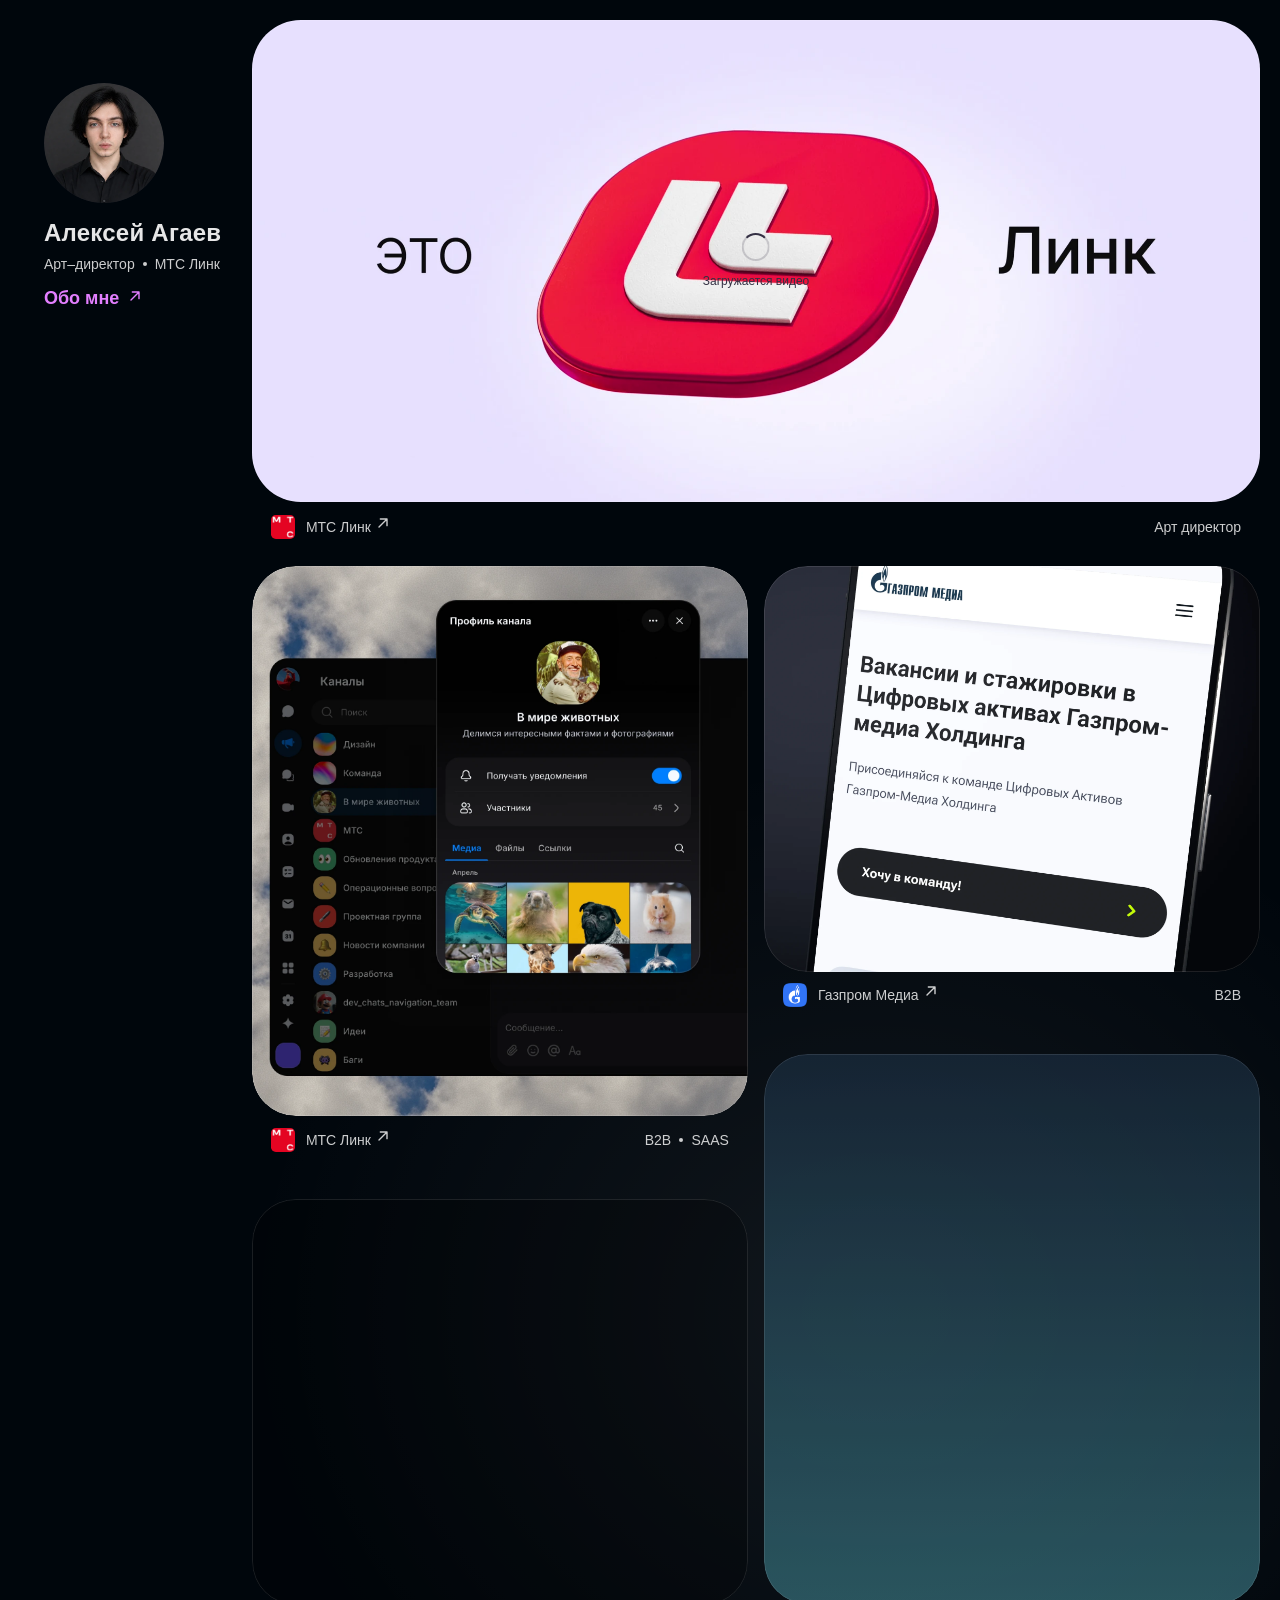
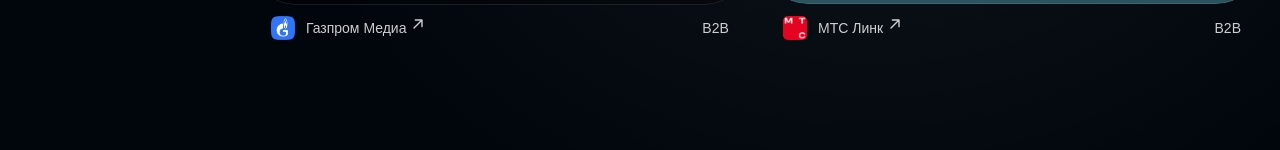
==== commit 5c115750: "Publish portfolio website" ====
--- a/index.html
+++ b/index.html
@@ -1,2 +1,2 @@
-<!DOCTYPE html><html lang="ru"><head><meta charSet="utf-8"/><meta name="viewport" content="width=device-width, initial-scale=1"/><link rel="preload" href="/media/arrow-up-right.svg" as="image"/><link rel="preload" href="/media/mts-link-logo.png" as="image"/><link rel="preload" href="/media/gazprom-media-logo.png" as="image"/><link rel="stylesheet" href="/_next/static/css/index.D9zN7MVF.css" data-rsc-css-href="/_next/static/css/index.D9zN7MVF.css" data-precedence="vite-rsc/importer-resources"/><link rel="modulepreload" fetchPriority="low" href="/_next/static/chunks/index-C9n-8DPv.js"/><script src="/_next/static/chunks/rolldown-runtime-C60lm6uB.js" type="module" async=""></script><script src="/_next/static/chunks/framework-D_rUT4EX.js" type="module" async=""></script><link rel="modulepreload" href="/_next/static/chunks/layout-segment-context-MGcZSFPJ.js" crossorigin=""/><link rel="modulepreload" href="/_next/static/chunks/loading-image-COB8s7EQ.js" crossorigin=""/><link rel="modulepreload" href="/_next/static/chunks/showreel-CkDF9UsP.js" crossorigin=""/><link rel="modulepreload" href="/_next/static/chunks/case-video-DjPZ0W_S.js" crossorigin=""/><title>Алексей Агаев — портфолио</title><meta name="description" content="Портфолио Алексея Агаева. Арт–директор. Избранные проекты."/><meta name="robots" content="noindex, nofollow"/><link rel="icon" href="/media/portrait.png"/><meta name="theme-color" content="#00060c"/><script>Object.assign(((self[Symbol.for("vinext.navigationRuntime")]??={bootstrap:{routeManifest:null},functions:{}}).bootstrap.rsc??={rsc:[]}),{params:{},nav:{"pathname":"/","searchParams":[]}})</script><link rel="modulepreload" href="/_next/static/chunks/index-C9n-8DPv.js" />
-</head><body><div class="portfolio-layout"><header class="profile" aria-label="Автор портфолио"><div class="portrait"><span class="loading-image" aria-busy="true"><img src="/media/portrait.png" width="1254" height="1254" alt="Алексей Агаев" fetchPriority="high"/><span class="media-skeleton" aria-hidden="true"></span></span></div><div class="profile-copy"><h1>Алексей Агаев</h1><p class="profile-role"><span>Арт–директор</span><span class="dot" aria-hidden="true"></span><span>МТС Линк</span></p><span class="about-link" role="link" aria-disabled="true" aria-label="Обо мне — страница пока недоступна">Обо мне<img src="/media/arrow-up-right.svg" class="arrow" width="16" height="16" alt="" aria-hidden="true"/></span></div></header><main class="projects" aria-label="Избранные проекты"><figure class="featured-project case-card"><div class="showreel"><video src="/media/showreel.mp4" poster="/media/showreel-poster.png" muted="" loop="" playsInline="" preload="metadata" width="1920" height="1080" aria-label="Шоурил МТС Линк: дизайн сервисов"></video><span class="media-skeleton video-skeleton" aria-hidden="true"></span><div class="video-loading" role="status" aria-live="polite"><span class="video-loading-spinner" aria-hidden="true"></span><span>Загружается видео</span></div><span class="case-arrow" aria-hidden="true"><img src="/media/arrow-up-right.svg" width="28" height="28" alt=""/></span></div><figcaption class="project-caption"><span class="project-company"><img class="company-logo" src="/media/mts-link-logo.png" width="32" height="32" alt=""/><span class="company-name">МТС Линк<img src="/media/arrow-up-right.svg" class="arrow arrow-muted" width="16" height="16" alt="" aria-hidden="true"/></span></span><span class="project-tags"><span>Арт директор</span></span></figcaption><a class="case-link" role="link" tabindex="0" aria-disabled="true" aria-label="МТС Линк — шоурил — страница пока недоступна"></a></figure><div class="project-grid"><figure class="project-card case-card project-chats"><div class="project-cover cover-tall"><div class="case-details"><h2>Мессенджер</h2><p>Заредизайнили продукт на более 32 миллионов пользователей</p><span class="case-year">2026</span></div><div class="case-media"><span class="loading-image" aria-busy="true"><img src="/media/chats-cover.png" width="1460" height="1620" alt="МТС Линк: каналы и профиль канала в тёмной теме" loading="lazy" decoding="async"/><span class="media-skeleton" aria-hidden="true"></span></span></div><span class="case-arrow" aria-hidden="true"><img src="/media/arrow-up-right.svg" width="28" height="28" alt=""/></span></div><figcaption class="project-caption"><span class="project-company"><img class="company-logo" src="/media/mts-link-logo.png" width="32" height="32" alt=""/><span class="company-name">МТС Линк<img src="/media/arrow-up-right.svg" class="arrow arrow-muted" width="16" height="16" alt="" aria-hidden="true"/></span></span><span class="project-tags"><span>B2B</span><span><span class="dot" aria-hidden="true"></span>SAAS</span></span></figcaption><a class="case-link" role="link" tabindex="0" aria-disabled="true" aria-label="МТС Линк — Линк Чаты — страница пока недоступна"></a></figure><figure class="project-card case-card project-gazprom-media-1"><div class="project-cover cover-short"><div class="case-details"><h2>Газпром Медиа</h2></div><div class="case-media"><video src="/media/gazprom-cinematic-v2.mp4" poster="/media/gazprom-cinematic-v2-poster.png" muted="" loop="" playsInline="" preload="none" width="1920" height="1570" aria-label="Газпром Медиа: демонстрация мобильного карьерного сайта"></video></div><span class="case-arrow" aria-hidden="true"><img src="/media/arrow-up-right.svg" width="28" height="28" alt=""/></span></div><figcaption class="project-caption"><span class="project-company"><img class="company-logo" src="/media/gazprom-media-logo.png" width="32" height="32" alt=""/><span class="company-name">Газпром Медиа<img src="/media/arrow-up-right.svg" class="arrow arrow-muted" width="16" height="16" alt="" aria-hidden="true"/></span></span><span class="project-tags"><span>B2B</span></span></figcaption><a class="case-link" role="link" tabindex="0" aria-disabled="true" aria-label="Газпром Медиа — кейс — страница пока недоступна"></a></figure><figure class="project-card case-card project-gazprom-media-2"><div class="project-cover cover-short"><div class="case-details"><h2>Газпром Медиа</h2></div><div class="case-media"></div><span class="case-arrow" aria-hidden="true"><img src="/media/arrow-up-right.svg" width="28" height="28" alt=""/></span></div><figcaption class="project-caption"><span class="project-company"><img class="company-logo" src="/media/gazprom-media-logo.png" width="32" height="32" alt=""/><span class="company-name">Газпром Медиа<img src="/media/arrow-up-right.svg" class="arrow arrow-muted" width="16" height="16" alt="" aria-hidden="true"/></span></span><span class="project-tags"><span>B2B</span></span></figcaption><a class="case-link" role="link" tabindex="0" aria-disabled="true" aria-label="Газпром Медиа — кейс — страница пока недоступна"></a></figure><figure class="project-card case-card project-mts-link-2"><div class="project-cover cover-tall cover-blue"><div class="case-details"><h2>МТС Линк</h2></div><div class="case-media cover-blue"></div><span class="case-arrow" aria-hidden="true"><img src="/media/arrow-up-right.svg" width="28" height="28" alt=""/></span></div><figcaption class="project-caption"><span class="project-company"><img class="company-logo" src="/media/mts-link-logo.png" width="32" height="32" alt=""/><span class="company-name">МТС Линк<img src="/media/arrow-up-right.svg" class="arrow arrow-muted" width="16" height="16" alt="" aria-hidden="true"/></span></span><span class="project-tags"><span>B2B</span></span></figcaption><a class="case-link" role="link" tabindex="0" aria-disabled="true" aria-label="МТС Линк — кейс — страница пока недоступна"></a></figure></div></main></div><script type="module" src="/_next/static/chunks/index-C9n-8DPv.js" id="_R_" async=""></script><script>((self[Symbol.for("vinext.navigationRuntime")]??={bootstrap:{routeManifest:null},functions:{}}).bootstrap.rsc??={rsc:[]}).rsc.push("0:{\"page:/\":\"$L1\",\"layout:/\":\"$L2\",\"route:/\":\"$L3\",\"__route\":\"route:/\",\"__interceptionContext\":null,\"__layoutIds\":[\"layout:/\"],\"__rootLayout\":\"/\",\"__bfcacheSegmentIdentities\":{\"layout:/\":\"[\\\"layout\\\",\\\"layout:/\\\",\\\"root-boundary:/\\\",\\\"\\\"]\",\"page:/\":\"[\\\"page\\\",\\\"page:/\\\",\\\"root-boundary:/\\\",\\\"\\\"]\"},\"__srcPage\":[\"page\"],\"__layoutFlags\":{\"layout:/\":\"s\"},\"__artifactCompatibility\":{\"schemaVersion\":1,\"graphVersion\":\"app-route-graph:1177fd80f83fa7b0\",\"deploymentVersion\":\"a28bab8b-6a39-43b1-8566-61c7c4ffae00\",\"appElementsSchemaVersion\":1,\"rscPayloadSchemaVersion\":1,\"rootBoundaryId\":\"/\",\"renderEpoch\":null}}\n")</script><script>((self[Symbol.for("vinext.navigationRuntime")]??={bootstrap:{routeManifest:null},functions:{}}).bootstrap.rsc??={rsc:[]}).rsc.push("4:I[\"c5beb10df826\",[],\"Children\",1]\n")</script><script>((self[Symbol.for("vinext.navigationRuntime")]??={bootstrap:{routeManifest:null},functions:{}}).bootstrap.rsc??={rsc:[]}).rsc.push("5:I[\"0dc7e6a5ccb2\",[],\"GlobalErrorBoundary\",1]\n")</script><script>((self[Symbol.for("vinext.navigationRuntime")]??={bootstrap:{routeManifest:null},functions:{}}).bootstrap.rsc??={rsc:[]}).rsc.push("6:I[\"610eead2fe97\",[],\"default\",1]\n")</script><script>((self[Symbol.for("vinext.navigationRuntime")]??={bootstrap:{routeManifest:null},functions:{}}).bootstrap.rsc??={rsc:[]}).rsc.push("7:I[\"0dc7e6a5ccb2\",[],\"ErrorBoundary\",1]\n")</script><script>((self[Symbol.for("vinext.navigationRuntime")]??={bootstrap:{routeManifest:null},functions:{}}).bootstrap.rsc??={rsc:[]}).rsc.push("8:I[\"8c444080ebb8\",[],\"LayoutSegmentProvider\",1]\n")</script><script>((self[Symbol.for("vinext.navigationRuntime")]??={bootstrap:{routeManifest:null},functions:{}}).bootstrap.rsc??={rsc:[]}).rsc.push("9:I[\"c5beb10df826\",[],\"Slot\",1]\n")</script><script>((self[Symbol.for("vinext.navigationRuntime")]??={bootstrap:{routeManifest:null},functions:{}}).bootstrap.rsc??={rsc:[]}).rsc.push("a:I[\"0dc7e6a5ccb2\",[],\"NotFoundBoundary\",1]\n")</script><script>((self[Symbol.for("vinext.navigationRuntime")]??={bootstrap:{routeManifest:null},functions:{}}).bootstrap.rsc??={rsc:[]}).rsc.push("b:I[\"40fe166cc87b\",[],\"AppRouterScrollTarget\",1]\n")</script><script>((self[Symbol.for("vinext.navigationRuntime")]??={bootstrap:{routeManifest:null},functions:{}}).bootstrap.rsc??={rsc:[]}).rsc.push("c:I[\"0dc7e6a5ccb2\",[],\"RedirectBoundary\",1]\n")</script><script>((self[Symbol.for("vinext.navigationRuntime")]??={bootstrap:{routeManifest:null},functions:{}}).bootstrap.rsc??={rsc:[]}).rsc.push(":HL[\"/_next/static/css/index.D9zN7MVF.css\",\"style\"     ]\n")</script><script>((self[Symbol.for("vinext.navigationRuntime")]??={bootstrap:{routeManifest:null},functions:{}}).bootstrap.rsc??={rsc:[]}).rsc.push("2:[[[\"$\",\"link\",\"css:/_next/static/css/index.D9zN7MVF.css\",{\"rel\":\"stylesheet\",\"precedence\":\"vite-rsc/importer-resources\",\"href\":\"/_next/static/css/index.D9zN7MVF.css\",\"data-rsc-css-href\":\"/_next/static/css/index.D9zN7MVF.css\"}],\"$undefined\"],[\"$\",\"html\",null,{\"lang\":\"ru\",\"children\":[\"$\",\"body\",null,{\"children\":[\"$\",\"$L4\",null,{}]}]}]]\n")</script><script>((self[Symbol.for("vinext.navigationRuntime")]??={bootstrap:{routeManifest:null},functions:{}}).bootstrap.rsc??={rsc:[]}).rsc.push("3:[[[\"$\",\"meta\",null,{\"charSet\":\"utf-8\"}],[[\"$\",\"title\",\"0\",{\"children\":\"Алексей Агаев — портфолио\"}],[\"$\",\"meta\",\"1\",{\"name\":\"description\",\"content\":\"Портфолио Алексея Агаева. Арт–директор. Избранные проекты.\"}],[\"$\",\"meta\",\"2\",{\"name\":\"robots\",\"content\":\"noindex, nofollow\"}],[\"$\",\"link\",\"3\",{\"data-vinext-streamed-icon\":\"$undefined\",\"rel\":\"icon\",\"href\":\"/media/portrait.png\",\"type\":\"$undefined\",\"sizes\":\"$undefined\",\"color\":\"$undefined\",\"media\":\"$undefined\",\"fetchPriority\":\"$undefined\"}]],[[\"$\",\"meta\",\"0\",{\"name\":\"viewport\",\"content\":\"width=device-width, initial-scale=1\"}],[\"$\",\"meta\",\"1\",{\"name\":\"theme-color\",\"content\":\"#00060c\"}]]],[\"$\",\"$L5\",null,{\"fallback\":\"$6\",\"children\":[\"$\",\"$L7\",null,{\"fallback\":\"$6\",\"children\":[\"$\",\"$L8\",null,{\"providerId\":\"layout:/\",\"segmentMap\":{\"children\":[]},\"children\":[\"$\",\"$L9\",null,{\"id\":\"layout:/\",\"parallelSlots\":\"$undefined\",\"children\":[\"$\",\"$La\",null,{\"resetKey\":\"\",\"fallback\":[[\"$\",\"title\",null,{\"children\":\"404: This page could not be found.\"}],[\"$\",\"div\",null,{\"style\":{\"fontFamily\":\"system-ui,\\\"Segoe UI\\\",Roboto,Helvetica,Arial,sans-serif,\\\"Apple Color Emoji\\\",\\\"Segoe UI Emoji\\\"\",\"height\":\"100vh\",\"textAlign\":\"center\",\"display\":\"flex\",\"flexDirection\":\"column\",\"alignItems\":\"center\",\"justifyContent\":\"center\"},\"children\":[\"$\",\"div\",null,{\"children\":[[\"$\",\"style\",null,{\"dangerouslySetInnerHTML\":{\"__html\":\"body{color:#000;background:#fff;margin:0}.next-error-h1{border-right:1px solid rgba(0,0,0,.3)}@media (prefers-color-scheme:dark){body{color:#fff;background:#000}.next-error-h1{border-right:1px solid rgba(255,255,255,.3)}}\"}}],[\"$\",\"h1\",null,{\"className\":\"next-error-h1\",\"style\":{\"display\":\"inline-block\",\"margin\":\"0 20px 0 0\",\"padding\":\"0 23px 0 0\",\"fontSize\":24,\"fontWeight\":500,\"verticalAlign\":\"top\",\"lineHeight\":\"49px\"},\"children\":404}],[\"$\",\"div\",null,{\"style\":{\"display\":\"inline-block\"},\"children\":[\"$\",\"h2\",null,{\"style\":{\"fontSize\":14,\"fontWeight\":400,\"lineHeight\":\"49px\",\"margin\":0},\"children\":\"This page could not be found.\"}]}]]}]}]],\"children\":[\"$\",\"$Lb\",null,{\"children\":[\"$\",\"$Lc\",null,{\"children\":[[\"$\",\"$L8\",null,{\"providerId\":\"page:/\",\"segmentMap\":{\"children\":[\"__PAGE__\"]},\"children\":[\"$\",\"$L9\",null,{\"id\":\"page:/\"}]}],null]}]}]}]}]}]}]}],null,null]\n")</script><script>((self[Symbol.for("vinext.navigationRuntime")]??={bootstrap:{routeManifest:null},functions:{}}).bootstrap.rsc??={rsc:[]}).rsc.push("d:I[\"49cdb9023d30\",[],\"LoadingImage\",1]\n")</script><script>((self[Symbol.for("vinext.navigationRuntime")]??={bootstrap:{routeManifest:null},functions:{}}).bootstrap.rsc??={rsc:[]}).rsc.push("e:I[\"3aec5a976759\",[],\"Showreel\",1]\n")</script><script>((self[Symbol.for("vinext.navigationRuntime")]??={bootstrap:{routeManifest:null},functions:{}}).bootstrap.rsc??={rsc:[]}).rsc.push("f:I[\"e0d1054848b2\",[],\"CaseVideo\",1]\n")</script><script>((self[Symbol.for("vinext.navigationRuntime")]??={bootstrap:{routeManifest:null},functions:{}}).bootstrap.rsc??={rsc:[]}).rsc.push(":HL[\"/media/arrow-up-right.svg\",\"image\"]\n")</script><script>((self[Symbol.for("vinext.navigationRuntime")]??={bootstrap:{routeManifest:null},functions:{}}).bootstrap.rsc??={rsc:[]}).rsc.push(":HL[\"/media/mts-link-logo.png\",\"image\"]\n")</script><script>((self[Symbol.for("vinext.navigationRuntime")]??={bootstrap:{routeManifest:null},functions:{}}).bootstrap.rsc??={rsc:[]}).rsc.push(":HL[\"/media/gazprom-media-logo.png\",\"image\"]\n")</script><script>((self[Symbol.for("vinext.navigationRuntime")]??={bootstrap:{routeManifest:null},functions:{}}).bootstrap.rsc??={rsc:[]}).rsc.push("1:[\"$\",\"div\",null,{\"className\":\"portfolio-layout\",\"children\":[[\"$\",\"header\",null,{\"className\":\"profile\",\"aria-label\":\"Автор портфолио\",\"children\":[[\"$\",\"div\",null,{\"className\":\"portrait\",\"children\":[\"$\",\"$Ld\",null,{\"src\":\"/media/portrait.png\",\"width\":1254,\"height\":1254,\"alt\":\"Алексей Агаев\",\"fetchPriority\":\"high\"}]}],[\"$\",\"div\",null,{\"className\":\"profile-copy\",\"children\":[[\"$\",\"h1\",null,{\"children\":\"Алексей Агаев\"}],[\"$\",\"p\",null,{\"className\":\"profile-role\",\"children\":[[\"$\",\"span\",null,{\"children\":\"Арт–директор\"}],[\"$\",\"span\",null,{\"className\":\"dot\",\"aria-hidden\":\"true\"}],[\"$\",\"span\",null,{\"children\":\"МТС Линк\"}]]}],[\"$\",\"span\",null,{\"className\":\"about-link\",\"role\":\"link\",\"aria-disabled\":\"true\",\"aria-label\":\"Обо мне — страница пока недоступна\",\"children\":[\"Обо мне\",[\"$\",\"img\",null,{\"src\":\"/media/arrow-up-right.svg\",\"className\":\"arrow\",\"width\":16,\"height\":16,\"alt\":\"\",\"aria-hidden\":\"true\"}]]}]]}]]}],[\"$\",\"main\",null,{\"className\":\"projects\",\"aria-label\":\"Избранные проекты\",\"children\":[[\"$\",\"figure\",null,{\"className\":\"featured-project case-card\",\"children\":[[\"$\",\"$Le\",null,{}],[\"$\",\"figcaption\",null,{\"className\":\"project-caption\",\"children\":[[\"$\",\"span\",null,{\"className\":\"project-company\",\"children\":[[\"$\",\"img\",null,{\"className\":\"company-logo\",\"src\":\"/media/mts-link-logo.png\",\"width\":32,\"height\":32,\"alt\":\"\"}],[\"$\",\"span\",null,{\"className\":\"company-name\",\"children\":[\"МТС Линк\",[\"$\",\"img\",null,{\"src\":\"/media/arrow-up-right.svg\",\"className\":\"arrow arrow-muted\",\"width\":16,\"height\":16,\"alt\":\"\",\"aria-hidden\":\"true\"}]]}]]}],[\"$\",\"span\",null,{\"className\":\"project-tags\",\"children\":[[\"$\",\"span\",\"Арт директор\",{\"children\":[false,\"Арт директор\"]}]]}]]}],[\"$\",\"a\",null,{\"className\":\"case-link\",\"href\":\"$undefined\",\"role\":\"link\",\"tabIndex\":0,\"aria-disabled\":true,\"aria-label\":\"МТС Линк — шоурил — страница пока недоступна\"}]]}],[\"$\",\"div\",null,{\"className\":\"project-grid\",\"children\":[[\"$\",\"figure\",\"chats\",{\"className\":\"project-card case-card project-chats\",\"children\":[[\"$\",\"div\",null,{\"className\":\"project-cover cover-tall\",\"children\":[[\"$\",\"div\",null,{\"className\":\"case-details\",\"children\":[[\"$\",\"h2\",null,{\"children\":\"Мессенджер\"}],[\"$\",\"p\",null,{\"children\":\"Заредизайнили продукт на более 32 миллионов пользователей\"}],[\"$\",\"span\",null,{\"className\":\"case-year\",\"children\":\"2026\"}]]}],[\"$\",\"div\",null,{\"className\":\"case-media\",\"children\":[\"$undefined\",[\"$\",\"$Ld\",null,{\"src\":\"/media/chats-cover.png\",\"width\":1460,\"height\":1620,\"alt\":\"МТС Линк: каналы и профиль канала в тёмной теме\",\"loading\":\"lazy\",\"decoding\":\"async\"}]]}],[\"$\",\"span\",null,{\"className\":\"case-arrow\",\"aria-hidden\":\"true\",\"children\":[\"$\",\"img\",null,{\"src\":\"/media/arrow-up-right.svg\",\"width\":28,\"height\":28,\"alt\":\"\"}]}]]}],[\"$\",\"figcaption\",null,{\"className\":\"project-caption\",\"children\":[[\"$\",\"span\",null,{\"className\":\"project-company\",\"children\":[[\"$\",\"img\",null,{\"className\":\"company-logo\",\"src\":\"/media/mts-link-logo.png\",\"width\":32,\"height\":32,\"alt\":\"\"}],[\"$\",\"span\",null,{\"className\":\"company-name\",\"children\":[\"МТС Линк\",[\"$\",\"img\",null,{\"src\":\"/media/arrow-up-right.svg\",\"className\":\"arrow arrow-muted\",\"width\":16,\"height\":16,\"alt\":\"\",\"aria-hidden\":\"true\"}]]}]]}],[\"$\",\"span\",null,{\"className\":\"project-tags\",\"children\":[[\"$\",\"span\",\"B2B\",{\"children\":[false,\"B2B\"]}],[\"$\",\"span\",\"SAAS\",{\"children\":[[\"$\",\"span\",null,{\"className\":\"dot\",\"aria-hidden\":\"true\"}],\"SAAS\"]}]]}]]}],[\"$\",\"a\",null,{\"className\":\"case-link\",\"href\":\"$undefined\",\"role\":\"link\",\"tabIndex\":0,\"aria-disabled\":true,\"aria-label\":\"МТС Линк — Линк Чаты — страница пока недоступна\"}]]}],[\"$\",\"figure\",\"gazprom-media-1\",{\"className\":\"project-card case-card project-gazprom-media-1\",\"children\":[[\"$\",\"div\",null,{\"className\":\"project-cover cover-short\",\"children\":[[\"$\",\"div\",null,{\"className\":\"case-details\",\"children\":[[\"$\",\"h2\",null,{\"children\":\"Газпром Медиа\"}],\"$undefined\",\"$undefined\"]}],[\"$\",\"div\",null,{\"className\":\"case-media\",\"children\":[[\"$\",\"$Lf\",null,{\"src\":\"/media/gazprom-cinematic-v2.mp4\",\"poster\":\"/media/gazprom-cinematic-v2-poster.png\",\"label\":\"Газпром Медиа: демонстрация мобильного карьерного сайта\"}],false]}],[\"$\",\"span\",null,{\"className\":\"case-arrow\",\"aria-hidden\":\"true\",\"children\":[\"$\",\"img\",null,{\"src\":\"/media/arrow-up-right.svg\",\"width\":28,\"height\":28,\"alt\":\"\"}]}]]}],[\"$\",\"figcaption\",null,{\"className\":\"project-caption\",\"children\":[[\"$\",\"span\",null,{\"className\":\"project-company\",\"children\":[[\"$\",\"img\",null,{\"className\":\"company-logo\",\"src\":\"/media/gazprom-media-logo.png\",\"width\":32,\"height\":32,\"alt\":\"\"}],[\"$\",\"span\",null,{\"className\":\"company-name\",\"children\":[\"Газпром Медиа\",[\"$\",\"img\",null,{\"src\":\"/media/arrow-up-right.svg\",\"className\":\"arrow arrow-muted\",\"width\":16,\"height\":16,\"alt\":\"\",\"aria-hidden\":\"true\"}]]}]]}],[\"$\",\"span\",null,{\"className\":\"project-tags\",\"children\":[[\"$\",\"span\",\"B2B\",{\"children\":[false,\"B2B\"]}]]}]]}],[\"$\",\"a\",null,{\"className\":\"case-link\",\"href\":\"$undefined\",\"role\":\"link\",\"tabIndex\":0,\"aria-disabled\":true,\"aria-label\":\"Газпром Медиа — кейс — страница пока недоступна\"}]]}],\"$L10\",\"$L11\"]}]]}]]}]\n")</script><script>((self[Symbol.for("vinext.navigationRuntime")]??={bootstrap:{routeManifest:null},functions:{}}).bootstrap.rsc??={rsc:[]}).rsc.push("10:[\"$\",\"figure\",\"gazprom-media-2\",{\"className\":\"project-card case-card project-gazprom-media-2\",\"children\":[[\"$\",\"div\",null,{\"className\":\"project-cover cover-short\",\"children\":[[\"$\",\"div\",null,{\"className\":\"case-details\",\"children\":[[\"$\",\"h2\",null,{\"children\":\"Газпром Медиа\"}],\"$undefined\",\"$undefined\"]}],[\"$\",\"div\",null,{\"className\":\"case-media\",\"children\":[\"$undefined\",\"$undefined\"]}],[\"$\",\"span\",null,{\"className\":\"case-arrow\",\"aria-hidden\":\"true\",\"children\":[\"$\",\"img\",null,{\"src\":\"/media/arrow-up-right.svg\",\"width\":28,\"height\":28,\"alt\":\"\"}]}]]}],[\"$\",\"figcaption\",null,{\"className\":\"project-caption\",\"children\":[[\"$\",\"span\",null,{\"className\":\"project-company\",\"children\":[[\"$\",\"img\",null,{\"className\":\"company-logo\",\"src\":\"/media/gazprom-media-logo.png\",\"width\":32,\"height\":32,\"alt\":\"\"}],[\"$\",\"span\",null,{\"className\":\"company-name\",\"children\":[\"Газпром Медиа\",[\"$\",\"img\",null,{\"src\":\"/media/arrow-up-right.svg\",\"className\":\"arrow arrow-muted\",\"width\":16,\"height\":16,\"alt\":\"\",\"aria-hidden\":\"true\"}]]}]]}],[\"$\",\"span\",null,{\"className\":\"project-tags\",\"children\":[[\"$\",\"span\",\"B2B\",{\"children\":[false,\"B2B\"]}]]}]]}],[\"$\",\"a\",null,{\"className\":\"case-link\",\"href\":\"$undefined\",\"role\":\"link\",\"tabIndex\":0,\"aria-disabled\":true,\"aria-label\":\"Газпром Медиа — кейс — страница пока недоступна\"}]]}]\n")</script><script>((self[Symbol.for("vinext.navigationRuntime")]??={bootstrap:{routeManifest:null},functions:{}}).bootstrap.rsc??={rsc:[]}).rsc.push("11:[\"$\",\"figure\",\"mts-link-2\",{\"className\":\"project-card case-card project-mts-link-2\",\"children\":[[\"$\",\"div\",null,{\"className\":\"project-cover cover-tall cover-blue\",\"children\":[[\"$\",\"div\",null,{\"className\":\"case-details\",\"children\":[[\"$\",\"h2\",null,{\"children\":\"МТС Линк\"}],\"$undefined\",\"$undefined\"]}],[\"$\",\"div\",null,{\"className\":\"case-media cover-blue\",\"children\":[\"$undefined\",\"$undefined\"]}],[\"$\",\"span\",null,{\"className\":\"case-arrow\",\"aria-hidden\":\"true\",\"children\":[\"$\",\"img\",null,{\"src\":\"/media/arrow-up-right.svg\",\"width\":28,\"height\":28,\"alt\":\"\"}]}]]}],[\"$\",\"figcaption\",null,{\"className\":\"project-caption\",\"children\":[[\"$\",\"span\",null,{\"className\":\"project-company\",\"children\":[[\"$\",\"img\",null,{\"className\":\"company-logo\",\"src\":\"/media/mts-link-logo.png\",\"width\":32,\"height\":32,\"alt\":\"\"}],[\"$\",\"span\",null,{\"className\":\"company-name\",\"children\":[\"МТС Линк\",[\"$\",\"img\",null,{\"src\":\"/media/arrow-up-right.svg\",\"className\":\"arrow arrow-muted\",\"width\":16,\"height\":16,\"alt\":\"\",\"aria-hidden\":\"true\"}]]}]]}],[\"$\",\"span\",null,{\"className\":\"project-tags\",\"children\":[[\"$\",\"span\",\"B2B\",{\"children\":[false,\"B2B\"]}]]}]]}],[\"$\",\"a\",null,{\"className\":\"case-link\",\"href\":\"$undefined\",\"role\":\"link\",\"tabIndex\":0,\"aria-disabled\":true,\"aria-label\":\"МТС Линк — кейс — страница пока недоступна\"}]]}]\n")</script><script>Object.assign(((self[Symbol.for("vinext.navigationRuntime")]??={bootstrap:{routeManifest:null},functions:{}}).bootstrap.rsc??={rsc:[]}),{"initialCacheKind":"static"});((self[Symbol.for("vinext.navigationRuntime")]??={bootstrap:{routeManifest:null},functions:{}}).bootstrap.rsc??={rsc:[]}).done=true</script></body></html>+<!DOCTYPE html><html lang="ru"><head><meta charSet="utf-8"/><meta name="viewport" content="width=device-width, initial-scale=1"/><link rel="preload" href="/media/arrow-up-right.svg" as="image"/><link rel="preload" href="/media/mts-link-logo.png" as="image"/><link rel="preload" href="/media/gazprom-media-logo.png" as="image"/><link rel="stylesheet" href="/_next/static/css/index.BDBepG6x.css" data-rsc-css-href="/_next/static/css/index.BDBepG6x.css" data-precedence="vite-rsc/importer-resources"/><link rel="modulepreload" fetchPriority="low" href="/_next/static/chunks/index-B9AbAaLd.js"/><script src="/_next/static/chunks/rolldown-runtime-C60lm6uB.js" type="module" async=""></script><script src="/_next/static/chunks/framework-D_rUT4EX.js" type="module" async=""></script><link rel="modulepreload" href="/_next/static/chunks/layout-segment-context-BUD7Q-XD.js" crossorigin=""/><link rel="modulepreload" href="/_next/static/chunks/loading-image-COB8s7EQ.js" crossorigin=""/><link rel="modulepreload" href="/_next/static/chunks/showreel-CUTWkM7Q.js" crossorigin=""/><link rel="modulepreload" href="/_next/static/chunks/case-video-j6XrHNFR.js" crossorigin=""/><title>Алексей Агаев — портфолио</title><meta name="description" content="Портфолио Алексея Агаева. Арт–директор. Избранные проекты."/><meta name="robots" content="noindex, nofollow"/><link rel="icon" href="/media/portrait.png"/><meta name="theme-color" content="#00060c"/><link rel="preload" as="image" href="/media/mts-showreel-v2/poster.webp" fetchPriority="high"/><script>Object.assign(((self[Symbol.for("vinext.navigationRuntime")]??={bootstrap:{routeManifest:null},functions:{}}).bootstrap.rsc??={rsc:[]}),{params:{},nav:{"pathname":"/","searchParams":[]}})</script><link rel="modulepreload" href="/_next/static/chunks/index-B9AbAaLd.js" />
+</head><body><div class="portfolio-layout"><header class="profile" aria-label="Автор портфолио"><div class="portrait"><span class="loading-image" aria-busy="true"><img src="/media/portrait.webp" width="640" height="640" alt="Алексей Агаев" fetchPriority="high"/><span class="media-skeleton" aria-hidden="true"></span></span></div><div class="profile-copy"><h1>Алексей Агаев</h1><p class="profile-role"><span>Арт–директор</span><span class="dot" aria-hidden="true"></span><span>МТС Линк</span></p><span class="about-link" role="link" aria-disabled="true" aria-label="Обо мне — страница пока недоступна">Обо мне<img src="/media/arrow-up-right.svg" class="arrow" width="16" height="16" alt="" aria-hidden="true"/></span></div></header><main class="projects" aria-label="Избранные проекты"><figure class="featured-project case-card"><div class="showreel"><video poster="/media/mts-showreel-v2/poster.webp" muted="" autoPlay="" loop="" playsInline="" preload="auto" width="3840" height="2160" aria-label="Шоурил МТС Линк: дизайн сервисов"><source src="/media/mts-showreel-v2/master.m3u8" type="application/vnd.apple.mpegurl" media="(prefers-reduced-motion: no-preference)"/></video><span class="case-arrow" aria-hidden="true"><img src="/media/arrow-up-right.svg" width="28" height="28" alt=""/></span></div><figcaption class="project-caption"><span class="project-company"><img class="company-logo" src="/media/mts-link-logo.png" width="32" height="32" alt=""/><span class="company-name">МТС Линк<img src="/media/arrow-up-right.svg" class="arrow arrow-muted" width="16" height="16" alt="" aria-hidden="true"/></span></span><span class="project-tags"><span>Арт директор</span></span></figcaption><a class="case-link" role="link" tabindex="0" aria-disabled="true" aria-label="МТС Линк — шоурил — страница пока недоступна"></a></figure><div class="project-grid"><figure class="project-card case-card project-chats"><div class="project-cover cover-tall"><div class="case-details"><h2>Мессенджер</h2><p>Заредизайнили продукт на более 32 миллионов пользователей</p><span class="case-year">2026</span></div><div class="case-media"><span class="loading-image" aria-busy="true"><img src="/media/chats-cover.webp" width="1460" height="1620" alt="МТС Линк: каналы и профиль канала в тёмной теме" loading="lazy" decoding="async"/><span class="media-skeleton" aria-hidden="true"></span></span></div><span class="case-arrow" aria-hidden="true"><img src="/media/arrow-up-right.svg" width="28" height="28" alt=""/></span></div><figcaption class="project-caption"><span class="project-company"><img class="company-logo" src="/media/mts-link-logo.png" width="32" height="32" alt=""/><span class="company-name">МТС Линк<img src="/media/arrow-up-right.svg" class="arrow arrow-muted" width="16" height="16" alt="" aria-hidden="true"/></span></span><span class="project-tags"><span>B2B</span><span><span class="dot" aria-hidden="true"></span>SAAS</span></span></figcaption><a class="case-link" role="link" tabindex="0" aria-disabled="true" aria-label="МТС Линк — Линк Чаты — страница пока недоступна"></a></figure><figure class="project-card case-card project-gazprom-media-1"><div class="project-cover cover-short"><div class="case-details"><h2>Газпром Медиа</h2></div><div class="case-media"><video src="/media/gazprom-cinematic-v2.mp4" poster="/media/gazprom-cinematic-v2-poster.webp" muted="" loop="" playsInline="" preload="none" width="1920" height="1570" aria-label="Газпром Медиа: демонстрация мобильного карьерного сайта"></video></div><span class="case-arrow" aria-hidden="true"><img src="/media/arrow-up-right.svg" width="28" height="28" alt=""/></span></div><figcaption class="project-caption"><span class="project-company"><img class="company-logo" src="/media/gazprom-media-logo.png" width="32" height="32" alt=""/><span class="company-name">Газпром Медиа<img src="/media/arrow-up-right.svg" class="arrow arrow-muted" width="16" height="16" alt="" aria-hidden="true"/></span></span><span class="project-tags"><span>B2B</span></span></figcaption><a class="case-link" role="link" tabindex="0" aria-disabled="true" aria-label="Газпром Медиа — кейс — страница пока недоступна"></a></figure><figure class="project-card case-card project-gazprom-media-2"><div class="project-cover cover-short"><div class="case-details"><h2>Газпром Медиа</h2></div><div class="case-media"></div><span class="case-arrow" aria-hidden="true"><img src="/media/arrow-up-right.svg" width="28" height="28" alt=""/></span></div><figcaption class="project-caption"><span class="project-company"><img class="company-logo" src="/media/gazprom-media-logo.png" width="32" height="32" alt=""/><span class="company-name">Газпром Медиа<img src="/media/arrow-up-right.svg" class="arrow arrow-muted" width="16" height="16" alt="" aria-hidden="true"/></span></span><span class="project-tags"><span>B2B</span></span></figcaption><a class="case-link" role="link" tabindex="0" aria-disabled="true" aria-label="Газпром Медиа — кейс — страница пока недоступна"></a></figure><figure class="project-card case-card project-mts-link-2"><div class="project-cover cover-tall cover-blue"><div class="case-details"><h2>МТС Линк</h2></div><div class="case-media cover-blue"></div><span class="case-arrow" aria-hidden="true"><img src="/media/arrow-up-right.svg" width="28" height="28" alt=""/></span></div><figcaption class="project-caption"><span class="project-company"><img class="company-logo" src="/media/mts-link-logo.png" width="32" height="32" alt=""/><span class="company-name">МТС Линк<img src="/media/arrow-up-right.svg" class="arrow arrow-muted" width="16" height="16" alt="" aria-hidden="true"/></span></span><span class="project-tags"><span>B2B</span></span></figcaption><a class="case-link" role="link" tabindex="0" aria-disabled="true" aria-label="МТС Линк — кейс — страница пока недоступна"></a></figure></div></main></div><script type="module" src="/_next/static/chunks/index-B9AbAaLd.js" id="_R_" async=""></script><script>((self[Symbol.for("vinext.navigationRuntime")]??={bootstrap:{routeManifest:null},functions:{}}).bootstrap.rsc??={rsc:[]}).rsc.push("0:{\"page:/\":\"$L1\",\"layout:/\":\"$L2\",\"route:/\":\"$L3\",\"__route\":\"route:/\",\"__interceptionContext\":null,\"__layoutIds\":[\"layout:/\"],\"__rootLayout\":\"/\",\"__bfcacheSegmentIdentities\":{\"layout:/\":\"[\\\"layout\\\",\\\"layout:/\\\",\\\"root-boundary:/\\\",\\\"\\\"]\",\"page:/\":\"[\\\"page\\\",\\\"page:/\\\",\\\"root-boundary:/\\\",\\\"\\\"]\"},\"__srcPage\":[\"page\"],\"__layoutFlags\":{\"layout:/\":\"s\"},\"__artifactCompatibility\":{\"schemaVersion\":1,\"graphVersion\":\"app-route-graph:1177fd80f83fa7b0\",\"deploymentVersion\":\"6d64c5f1-de2e-40e0-bc07-c23858f30fa6\",\"appElementsSchemaVersion\":1,\"rscPayloadSchemaVersion\":1,\"rootBoundaryId\":\"/\",\"renderEpoch\":null}}\n")</script><script>((self[Symbol.for("vinext.navigationRuntime")]??={bootstrap:{routeManifest:null},functions:{}}).bootstrap.rsc??={rsc:[]}).rsc.push("4:I[\"c5beb10df826\",[],\"Children\",1]\n")</script><script>((self[Symbol.for("vinext.navigationRuntime")]??={bootstrap:{routeManifest:null},functions:{}}).bootstrap.rsc??={rsc:[]}).rsc.push("5:I[\"0dc7e6a5ccb2\",[],\"GlobalErrorBoundary\",1]\n")</script><script>((self[Symbol.for("vinext.navigationRuntime")]??={bootstrap:{routeManifest:null},functions:{}}).bootstrap.rsc??={rsc:[]}).rsc.push("6:I[\"610eead2fe97\",[],\"default\",1]\n")</script><script>((self[Symbol.for("vinext.navigationRuntime")]??={bootstrap:{routeManifest:null},functions:{}}).bootstrap.rsc??={rsc:[]}).rsc.push("7:I[\"0dc7e6a5ccb2\",[],\"ErrorBoundary\",1]\n")</script><script>((self[Symbol.for("vinext.navigationRuntime")]??={bootstrap:{routeManifest:null},functions:{}}).bootstrap.rsc??={rsc:[]}).rsc.push("8:I[\"8c444080ebb8\",[],\"LayoutSegmentProvider\",1]\n")</script><script>((self[Symbol.for("vinext.navigationRuntime")]??={bootstrap:{routeManifest:null},functions:{}}).bootstrap.rsc??={rsc:[]}).rsc.push("9:I[\"c5beb10df826\",[],\"Slot\",1]\n")</script><script>((self[Symbol.for("vinext.navigationRuntime")]??={bootstrap:{routeManifest:null},functions:{}}).bootstrap.rsc??={rsc:[]}).rsc.push("a:I[\"0dc7e6a5ccb2\",[],\"NotFoundBoundary\",1]\n")</script><script>((self[Symbol.for("vinext.navigationRuntime")]??={bootstrap:{routeManifest:null},functions:{}}).bootstrap.rsc??={rsc:[]}).rsc.push("b:I[\"40fe166cc87b\",[],\"AppRouterScrollTarget\",1]\n")</script><script>((self[Symbol.for("vinext.navigationRuntime")]??={bootstrap:{routeManifest:null},functions:{}}).bootstrap.rsc??={rsc:[]}).rsc.push("c:I[\"0dc7e6a5ccb2\",[],\"RedirectBoundary\",1]\n")</script><script>((self[Symbol.for("vinext.navigationRuntime")]??={bootstrap:{routeManifest:null},functions:{}}).bootstrap.rsc??={rsc:[]}).rsc.push(":HL[\"/_next/static/css/index.BDBepG6x.css\",\"style\"     ]\n")</script><script>((self[Symbol.for("vinext.navigationRuntime")]??={bootstrap:{routeManifest:null},functions:{}}).bootstrap.rsc??={rsc:[]}).rsc.push(":HL[\"/media/mts-showreel-v2/poster.webp\",\"image\",{\"fetchPriority\":\"high\"}]\n")</script><script>((self[Symbol.for("vinext.navigationRuntime")]??={bootstrap:{routeManifest:null},functions:{}}).bootstrap.rsc??={rsc:[]}).rsc.push("2:[[[\"$\",\"link\",\"css:/_next/static/css/index.BDBepG6x.css\",{\"rel\":\"stylesheet\",\"precedence\":\"vite-rsc/importer-resources\",\"href\":\"/_next/static/css/index.BDBepG6x.css\",\"data-rsc-css-href\":\"/_next/static/css/index.BDBepG6x.css\"}],\"$undefined\"],[\"$\",\"html\",null,{\"lang\":\"ru\",\"children\":[[\"$\",\"head\",null,{\"children\":[\"$\",\"link\",null,{\"rel\":\"preload\",\"as\":\"image\",\"href\":\"/media/mts-showreel-v2/poster.webp\",\"fetchPriority\":\"high\"}]}],[\"$\",\"body\",null,{\"children\":[\"$\",\"$L4\",null,{}]}]]}]]\n")</script><script>((self[Symbol.for("vinext.navigationRuntime")]??={bootstrap:{routeManifest:null},functions:{}}).bootstrap.rsc??={rsc:[]}).rsc.push("3:[[[\"$\",\"meta\",null,{\"charSet\":\"utf-8\"}],[[\"$\",\"title\",\"0\",{\"children\":\"Алексей Агаев — портфолио\"}],[\"$\",\"meta\",\"1\",{\"name\":\"description\",\"content\":\"Портфолио Алексея Агаева. Арт–директор. Избранные проекты.\"}],[\"$\",\"meta\",\"2\",{\"name\":\"robots\",\"content\":\"noindex, nofollow\"}],[\"$\",\"link\",\"3\",{\"data-vinext-streamed-icon\":\"$undefined\",\"rel\":\"icon\",\"href\":\"/media/portrait.png\",\"type\":\"$undefined\",\"sizes\":\"$undefined\",\"color\":\"$undefined\",\"media\":\"$undefined\",\"fetchPriority\":\"$undefined\"}]],[[\"$\",\"meta\",\"0\",{\"name\":\"viewport\",\"content\":\"width=device-width, initial-scale=1\"}],[\"$\",\"meta\",\"1\",{\"name\":\"theme-color\",\"content\":\"#00060c\"}]]],[\"$\",\"$L5\",null,{\"fallback\":\"$6\",\"children\":[\"$\",\"$L7\",null,{\"fallback\":\"$6\",\"children\":[\"$\",\"$L8\",null,{\"providerId\":\"layout:/\",\"segmentMap\":{\"children\":[]},\"children\":[\"$\",\"$L9\",null,{\"id\":\"layout:/\",\"parallelSlots\":\"$undefined\",\"children\":[\"$\",\"$La\",null,{\"resetKey\":\"\",\"fallback\":[[\"$\",\"title\",null,{\"children\":\"404: This page could not be found.\"}],[\"$\",\"div\",null,{\"style\":{\"fontFamily\":\"system-ui,\\\"Segoe UI\\\",Roboto,Helvetica,Arial,sans-serif,\\\"Apple Color Emoji\\\",\\\"Segoe UI Emoji\\\"\",\"height\":\"100vh\",\"textAlign\":\"center\",\"display\":\"flex\",\"flexDirection\":\"column\",\"alignItems\":\"center\",\"justifyContent\":\"center\"},\"children\":[\"$\",\"div\",null,{\"children\":[[\"$\",\"style\",null,{\"dangerouslySetInnerHTML\":{\"__html\":\"body{color:#000;background:#fff;margin:0}.next-error-h1{border-right:1px solid rgba(0,0,0,.3)}@media (prefers-color-scheme:dark){body{color:#fff;background:#000}.next-error-h1{border-right:1px solid rgba(255,255,255,.3)}}\"}}],[\"$\",\"h1\",null,{\"className\":\"next-error-h1\",\"style\":{\"display\":\"inline-block\",\"margin\":\"0 20px 0 0\",\"padding\":\"0 23px 0 0\",\"fontSize\":24,\"fontWeight\":500,\"verticalAlign\":\"top\",\"lineHeight\":\"49px\"},\"children\":404}],[\"$\",\"div\",null,{\"style\":{\"display\":\"inline-block\"},\"children\":[\"$\",\"h2\",null,{\"style\":{\"fontSize\":14,\"fontWeight\":400,\"lineHeight\":\"49px\",\"margin\":0},\"children\":\"This page could not be found.\"}]}]]}]}]],\"children\":[\"$\",\"$Lb\",null,{\"children\":[\"$\",\"$Lc\",null,{\"children\":[[\"$\",\"$L8\",null,{\"providerId\":\"page:/\",\"segmentMap\":{\"children\":[\"__PAGE__\"]},\"children\":[\"$\",\"$L9\",null,{\"id\":\"page:/\"}]}],null]}]}]}]}]}]}]}],null,null]\n")</script><script>((self[Symbol.for("vinext.navigationRuntime")]??={bootstrap:{routeManifest:null},functions:{}}).bootstrap.rsc??={rsc:[]}).rsc.push("d:I[\"49cdb9023d30\",[],\"LoadingImage\",1]\n")</script><script>((self[Symbol.for("vinext.navigationRuntime")]??={bootstrap:{routeManifest:null},functions:{}}).bootstrap.rsc??={rsc:[]}).rsc.push("e:I[\"3aec5a976759\",[],\"Showreel\",1]\n")</script><script>((self[Symbol.for("vinext.navigationRuntime")]??={bootstrap:{routeManifest:null},functions:{}}).bootstrap.rsc??={rsc:[]}).rsc.push("f:I[\"e0d1054848b2\",[],\"CaseVideo\",1]\n")</script><script>((self[Symbol.for("vinext.navigationRuntime")]??={bootstrap:{routeManifest:null},functions:{}}).bootstrap.rsc??={rsc:[]}).rsc.push(":HL[\"/media/arrow-up-right.svg\",\"image\"]\n")</script><script>((self[Symbol.for("vinext.navigationRuntime")]??={bootstrap:{routeManifest:null},functions:{}}).bootstrap.rsc??={rsc:[]}).rsc.push(":HL[\"/media/mts-link-logo.png\",\"image\"]\n")</script><script>((self[Symbol.for("vinext.navigationRuntime")]??={bootstrap:{routeManifest:null},functions:{}}).bootstrap.rsc??={rsc:[]}).rsc.push(":HL[\"/media/gazprom-media-logo.png\",\"image\"]\n")</script><script>((self[Symbol.for("vinext.navigationRuntime")]??={bootstrap:{routeManifest:null},functions:{}}).bootstrap.rsc??={rsc:[]}).rsc.push("1:[\"$\",\"div\",null,{\"className\":\"portfolio-layout\",\"children\":[[\"$\",\"header\",null,{\"className\":\"profile\",\"aria-label\":\"Автор портфолио\",\"children\":[[\"$\",\"div\",null,{\"className\":\"portrait\",\"children\":[\"$\",\"$Ld\",null,{\"src\":\"/media/portrait.webp\",\"width\":640,\"height\":640,\"alt\":\"Алексей Агаев\",\"fetchPriority\":\"high\"}]}],[\"$\",\"div\",null,{\"className\":\"profile-copy\",\"children\":[[\"$\",\"h1\",null,{\"children\":\"Алексей Агаев\"}],[\"$\",\"p\",null,{\"className\":\"profile-role\",\"children\":[[\"$\",\"span\",null,{\"children\":\"Арт–директор\"}],[\"$\",\"span\",null,{\"className\":\"dot\",\"aria-hidden\":\"true\"}],[\"$\",\"span\",null,{\"children\":\"МТС Линк\"}]]}],[\"$\",\"span\",null,{\"className\":\"about-link\",\"role\":\"link\",\"aria-disabled\":\"true\",\"aria-label\":\"Обо мне — страница пока недоступна\",\"children\":[\"Обо мне\",[\"$\",\"img\",null,{\"src\":\"/media/arrow-up-right.svg\",\"className\":\"arrow\",\"width\":16,\"height\":16,\"alt\":\"\",\"aria-hidden\":\"true\"}]]}]]}]]}],[\"$\",\"main\",null,{\"className\":\"projects\",\"aria-label\":\"Избранные проекты\",\"children\":[[\"$\",\"figure\",null,{\"className\":\"featured-project case-card\",\"children\":[[\"$\",\"$Le\",null,{}],[\"$\",\"figcaption\",null,{\"className\":\"project-caption\",\"children\":[[\"$\",\"span\",null,{\"className\":\"project-company\",\"children\":[[\"$\",\"img\",null,{\"className\":\"company-logo\",\"src\":\"/media/mts-link-logo.png\",\"width\":32,\"height\":32,\"alt\":\"\"}],[\"$\",\"span\",null,{\"className\":\"company-name\",\"children\":[\"МТС Линк\",[\"$\",\"img\",null,{\"src\":\"/media/arrow-up-right.svg\",\"className\":\"arrow arrow-muted\",\"width\":16,\"height\":16,\"alt\":\"\",\"aria-hidden\":\"true\"}]]}]]}],[\"$\",\"span\",null,{\"className\":\"project-tags\",\"children\":[[\"$\",\"span\",\"Арт директор\",{\"children\":[false,\"Арт директор\"]}]]}]]}],[\"$\",\"a\",null,{\"className\":\"case-link\",\"href\":\"$undefined\",\"role\":\"link\",\"tabIndex\":0,\"aria-disabled\":true,\"aria-label\":\"МТС Линк — шоурил — страница пока недоступна\"}]]}],[\"$\",\"div\",null,{\"className\":\"project-grid\",\"children\":[[\"$\",\"figure\",\"chats\",{\"className\":\"project-card case-card project-chats\",\"children\":[[\"$\",\"div\",null,{\"className\":\"project-cover cover-tall\",\"children\":[[\"$\",\"div\",null,{\"className\":\"case-details\",\"children\":[[\"$\",\"h2\",null,{\"children\":\"Мессенджер\"}],[\"$\",\"p\",null,{\"children\":\"Заредизайнили продукт на более 32 миллионов пользователей\"}],[\"$\",\"span\",null,{\"className\":\"case-year\",\"children\":\"2026\"}]]}],[\"$\",\"div\",null,{\"className\":\"case-media\",\"children\":[\"$undefined\",[\"$\",\"$Ld\",null,{\"src\":\"/media/chats-cover.webp\",\"width\":1460,\"height\":1620,\"alt\":\"МТС Линк: каналы и профиль канала в тёмной теме\",\"loading\":\"lazy\",\"decoding\":\"async\"}]]}],[\"$\",\"span\",null,{\"className\":\"case-arrow\",\"aria-hidden\":\"true\",\"children\":[\"$\",\"img\",null,{\"src\":\"/media/arrow-up-right.svg\",\"width\":28,\"height\":28,\"alt\":\"\"}]}]]}],[\"$\",\"figcaption\",null,{\"className\":\"project-caption\",\"children\":[[\"$\",\"span\",null,{\"className\":\"project-company\",\"children\":[[\"$\",\"img\",null,{\"className\":\"company-logo\",\"src\":\"/media/mts-link-logo.png\",\"width\":32,\"height\":32,\"alt\":\"\"}],[\"$\",\"span\",null,{\"className\":\"company-name\",\"children\":[\"МТС Линк\",[\"$\",\"img\",null,{\"src\":\"/media/arrow-up-right.svg\",\"className\":\"arrow arrow-muted\",\"width\":16,\"height\":16,\"alt\":\"\",\"aria-hidden\":\"true\"}]]}]]}],[\"$\",\"span\",null,{\"className\":\"project-tags\",\"children\":[[\"$\",\"span\",\"B2B\",{\"children\":[false,\"B2B\"]}],[\"$\",\"span\",\"SAAS\",{\"children\":[[\"$\",\"span\",null,{\"className\":\"dot\",\"aria-hidden\":\"true\"}],\"SAAS\"]}]]}]]}],[\"$\",\"a\",null,{\"className\":\"case-link\",\"href\":\"$undefined\",\"role\":\"link\",\"tabIndex\":0,\"aria-disabled\":true,\"aria-label\":\"МТС Линк — Линк Чаты — страница пока недоступна\"}]]}],[\"$\",\"figure\",\"gazprom-media-1\",{\"className\":\"project-card case-card project-gazprom-media-1\",\"children\":[[\"$\",\"div\",null,{\"className\":\"project-cover cover-short\",\"children\":[[\"$\",\"div\",null,{\"className\":\"case-details\",\"children\":[[\"$\",\"h2\",null,{\"children\":\"Газпром Медиа\"}],\"$undefined\",\"$undefined\"]}],[\"$\",\"div\",null,{\"className\":\"case-media\",\"children\":[[\"$\",\"$Lf\",null,{\"src\":\"/media/gazprom-cinematic-v2.mp4\",\"poster\":\"/media/gazprom-cinematic-v2-poster.webp\",\"label\":\"Газпром Медиа: демонстрация мобильного карьерного сайта\"}],false]}],[\"$\",\"span\",null,{\"className\":\"case-arrow\",\"aria-hidden\":\"true\",\"children\":[\"$\",\"img\",null,{\"src\":\"/media/arrow-up-right.svg\",\"width\":28,\"height\":28,\"alt\":\"\"}]}]]}],[\"$\",\"figcaption\",null,{\"className\":\"project-caption\",\"children\":[[\"$\",\"span\",null,{\"className\":\"project-company\",\"children\":[[\"$\",\"img\",null,{\"className\":\"company-logo\",\"src\":\"/media/gazprom-media-logo.png\",\"width\":32,\"height\":32,\"alt\":\"\"}],[\"$\",\"span\",null,{\"className\":\"company-name\",\"children\":[\"Газпром Медиа\",[\"$\",\"img\",null,{\"src\":\"/media/arrow-up-right.svg\",\"className\":\"arrow arrow-muted\",\"width\":16,\"height\":16,\"alt\":\"\",\"aria-hidden\":\"true\"}]]}]]}],[\"$\",\"span\",null,{\"className\":\"project-tags\",\"children\":[[\"$\",\"span\",\"B2B\",{\"children\":[false,\"B2B\"]}]]}]]}],[\"$\",\"a\",null,{\"className\":\"case-link\",\"href\":\"$undefined\",\"role\":\"link\",\"tabIndex\":0,\"aria-disabled\":true,\"aria-label\":\"Газпром Медиа — кейс — страница пока недоступна\"}]]}],\"$L10\",\"$L11\"]}]]}]]}]\n")</script><script>((self[Symbol.for("vinext.navigationRuntime")]??={bootstrap:{routeManifest:null},functions:{}}).bootstrap.rsc??={rsc:[]}).rsc.push("10:[\"$\",\"figure\",\"gazprom-media-2\",{\"className\":\"project-card case-card project-gazprom-media-2\",\"children\":[[\"$\",\"div\",null,{\"className\":\"project-cover cover-short\",\"children\":[[\"$\",\"div\",null,{\"className\":\"case-details\",\"children\":[[\"$\",\"h2\",null,{\"children\":\"Газпром Медиа\"}],\"$undefined\",\"$undefined\"]}],[\"$\",\"div\",null,{\"className\":\"case-media\",\"children\":[\"$undefined\",\"$undefined\"]}],[\"$\",\"span\",null,{\"className\":\"case-arrow\",\"aria-hidden\":\"true\",\"children\":[\"$\",\"img\",null,{\"src\":\"/media/arrow-up-right.svg\",\"width\":28,\"height\":28,\"alt\":\"\"}]}]]}],[\"$\",\"figcaption\",null,{\"className\":\"project-caption\",\"children\":[[\"$\",\"span\",null,{\"className\":\"project-company\",\"children\":[[\"$\",\"img\",null,{\"className\":\"company-logo\",\"src\":\"/media/gazprom-media-logo.png\",\"width\":32,\"height\":32,\"alt\":\"\"}],[\"$\",\"span\",null,{\"className\":\"company-name\",\"children\":[\"Газпром Медиа\",[\"$\",\"img\",null,{\"src\":\"/media/arrow-up-right.svg\",\"className\":\"arrow arrow-muted\",\"width\":16,\"height\":16,\"alt\":\"\",\"aria-hidden\":\"true\"}]]}]]}],[\"$\",\"span\",null,{\"className\":\"project-tags\",\"children\":[[\"$\",\"span\",\"B2B\",{\"children\":[false,\"B2B\"]}]]}]]}],[\"$\",\"a\",null,{\"className\":\"case-link\",\"href\":\"$undefined\",\"role\":\"link\",\"tabIndex\":0,\"aria-disabled\":true,\"aria-label\":\"Газпром Медиа — кейс — страница пока недоступна\"}]]}]\n")</script><script>((self[Symbol.for("vinext.navigationRuntime")]??={bootstrap:{routeManifest:null},functions:{}}).bootstrap.rsc??={rsc:[]}).rsc.push("11:[\"$\",\"figure\",\"mts-link-2\",{\"className\":\"project-card case-card project-mts-link-2\",\"children\":[[\"$\",\"div\",null,{\"className\":\"project-cover cover-tall cover-blue\",\"children\":[[\"$\",\"div\",null,{\"className\":\"case-details\",\"children\":[[\"$\",\"h2\",null,{\"children\":\"МТС Линк\"}],\"$undefined\",\"$undefined\"]}],[\"$\",\"div\",null,{\"className\":\"case-media cover-blue\",\"children\":[\"$undefined\",\"$undefined\"]}],[\"$\",\"span\",null,{\"className\":\"case-arrow\",\"aria-hidden\":\"true\",\"children\":[\"$\",\"img\",null,{\"src\":\"/media/arrow-up-right.svg\",\"width\":28,\"height\":28,\"alt\":\"\"}]}]]}],[\"$\",\"figcaption\",null,{\"className\":\"project-caption\",\"children\":[[\"$\",\"span\",null,{\"className\":\"project-company\",\"children\":[[\"$\",\"img\",null,{\"className\":\"company-logo\",\"src\":\"/media/mts-link-logo.png\",\"width\":32,\"height\":32,\"alt\":\"\"}],[\"$\",\"span\",null,{\"className\":\"company-name\",\"children\":[\"МТС Линк\",[\"$\",\"img\",null,{\"src\":\"/media/arrow-up-right.svg\",\"className\":\"arrow arrow-muted\",\"width\":16,\"height\":16,\"alt\":\"\",\"aria-hidden\":\"true\"}]]}]]}],[\"$\",\"span\",null,{\"className\":\"project-tags\",\"children\":[[\"$\",\"span\",\"B2B\",{\"children\":[false,\"B2B\"]}]]}]]}],[\"$\",\"a\",null,{\"className\":\"case-link\",\"href\":\"$undefined\",\"role\":\"link\",\"tabIndex\":0,\"aria-disabled\":true,\"aria-label\":\"МТС Линк — кейс — страница пока недоступна\"}]]}]\n")</script><script>Object.assign(((self[Symbol.for("vinext.navigationRuntime")]??={bootstrap:{routeManifest:null},functions:{}}).bootstrap.rsc??={rsc:[]}),{"initialCacheKind":"static"});((self[Symbol.for("vinext.navigationRuntime")]??={bootstrap:{routeManifest:null},functions:{}}).bootstrap.rsc??={rsc:[]}).done=true</script></body></html>
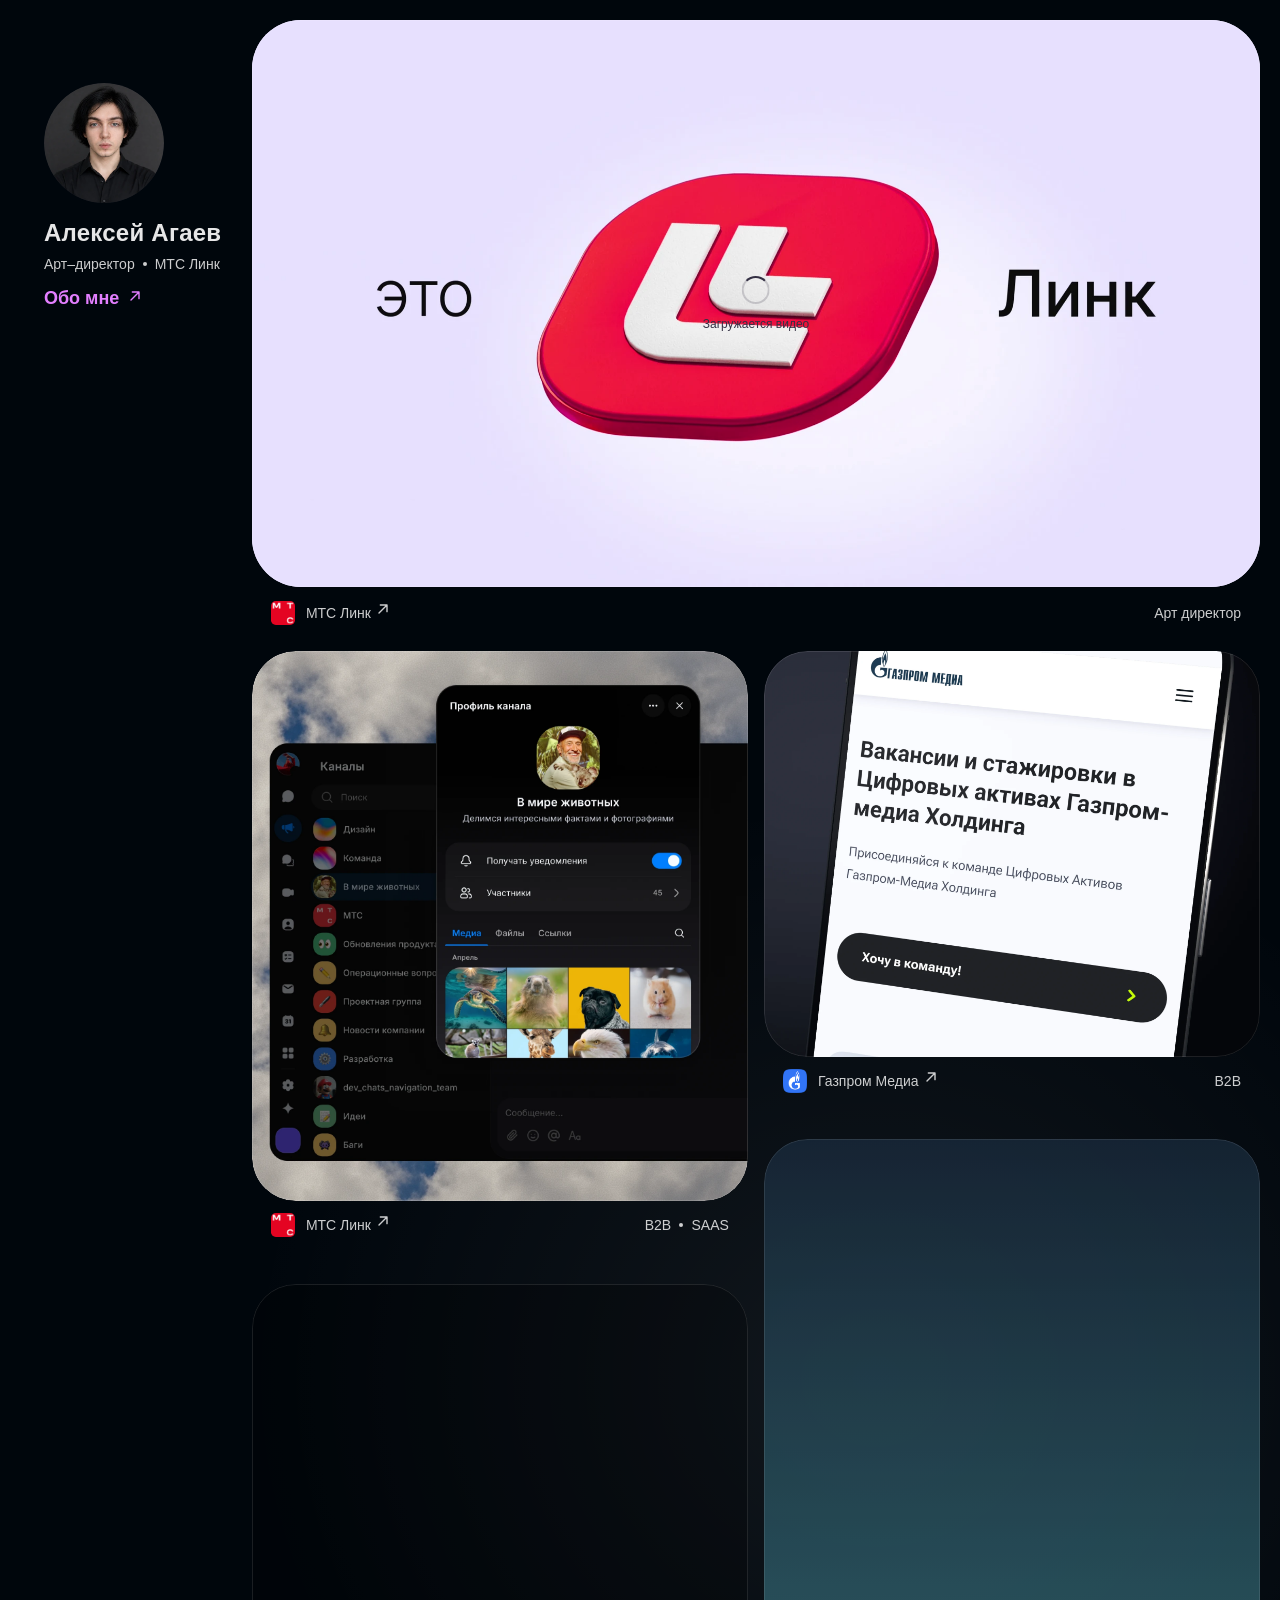
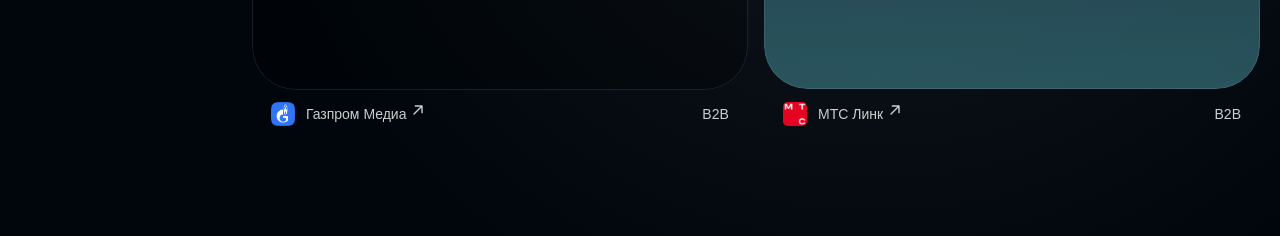
==== commit 2c200c25: "Publish portfolio website" ====
--- a/index.html
+++ b/index.html
@@ -1,2 +1,2 @@
-<!DOCTYPE html><html lang="ru"><head><meta charSet="utf-8"/><meta name="viewport" content="width=device-width, initial-scale=1"/><link rel="preload" href="/media/arrow-up-right.svg" as="image"/><link rel="preload" href="/media/mts-link-logo.png" as="image"/><link rel="preload" href="/media/gazprom-media-logo.png" as="image"/><link rel="stylesheet" href="/_next/static/css/index.BDBepG6x.css" data-rsc-css-href="/_next/static/css/index.BDBepG6x.css" data-precedence="vite-rsc/importer-resources"/><link rel="modulepreload" fetchPriority="low" href="/_next/static/chunks/index-B9AbAaLd.js"/><script src="/_next/static/chunks/rolldown-runtime-C60lm6uB.js" type="module" async=""></script><script src="/_next/static/chunks/framework-D_rUT4EX.js" type="module" async=""></script><link rel="modulepreload" href="/_next/static/chunks/layout-segment-context-BUD7Q-XD.js" crossorigin=""/><link rel="modulepreload" href="/_next/static/chunks/loading-image-COB8s7EQ.js" crossorigin=""/><link rel="modulepreload" href="/_next/static/chunks/showreel-CUTWkM7Q.js" crossorigin=""/><link rel="modulepreload" href="/_next/static/chunks/case-video-j6XrHNFR.js" crossorigin=""/><title>Алексей Агаев — портфолио</title><meta name="description" content="Портфолио Алексея Агаева. Арт–директор. Избранные проекты."/><meta name="robots" content="noindex, nofollow"/><link rel="icon" href="/media/portrait.png"/><meta name="theme-color" content="#00060c"/><link rel="preload" as="image" href="/media/mts-showreel-v2/poster.webp" fetchPriority="high"/><script>Object.assign(((self[Symbol.for("vinext.navigationRuntime")]??={bootstrap:{routeManifest:null},functions:{}}).bootstrap.rsc??={rsc:[]}),{params:{},nav:{"pathname":"/","searchParams":[]}})</script><link rel="modulepreload" href="/_next/static/chunks/index-B9AbAaLd.js" />
-</head><body><div class="portfolio-layout"><header class="profile" aria-label="Автор портфолио"><div class="portrait"><span class="loading-image" aria-busy="true"><img src="/media/portrait.webp" width="640" height="640" alt="Алексей Агаев" fetchPriority="high"/><span class="media-skeleton" aria-hidden="true"></span></span></div><div class="profile-copy"><h1>Алексей Агаев</h1><p class="profile-role"><span>Арт–директор</span><span class="dot" aria-hidden="true"></span><span>МТС Линк</span></p><span class="about-link" role="link" aria-disabled="true" aria-label="Обо мне — страница пока недоступна">Обо мне<img src="/media/arrow-up-right.svg" class="arrow" width="16" height="16" alt="" aria-hidden="true"/></span></div></header><main class="projects" aria-label="Избранные проекты"><figure class="featured-project case-card"><div class="showreel"><video poster="/media/mts-showreel-v2/poster.webp" muted="" autoPlay="" loop="" playsInline="" preload="auto" width="3840" height="2160" aria-label="Шоурил МТС Линк: дизайн сервисов"><source src="/media/mts-showreel-v2/master.m3u8" type="application/vnd.apple.mpegurl" media="(prefers-reduced-motion: no-preference)"/></video><span class="case-arrow" aria-hidden="true"><img src="/media/arrow-up-right.svg" width="28" height="28" alt=""/></span></div><figcaption class="project-caption"><span class="project-company"><img class="company-logo" src="/media/mts-link-logo.png" width="32" height="32" alt=""/><span class="company-name">МТС Линк<img src="/media/arrow-up-right.svg" class="arrow arrow-muted" width="16" height="16" alt="" aria-hidden="true"/></span></span><span class="project-tags"><span>Арт директор</span></span></figcaption><a class="case-link" role="link" tabindex="0" aria-disabled="true" aria-label="МТС Линк — шоурил — страница пока недоступна"></a></figure><div class="project-grid"><figure class="project-card case-card project-chats"><div class="project-cover cover-tall"><div class="case-details"><h2>Мессенджер</h2><p>Заредизайнили продукт на более 32 миллионов пользователей</p><span class="case-year">2026</span></div><div class="case-media"><span class="loading-image" aria-busy="true"><img src="/media/chats-cover.webp" width="1460" height="1620" alt="МТС Линк: каналы и профиль канала в тёмной теме" loading="lazy" decoding="async"/><span class="media-skeleton" aria-hidden="true"></span></span></div><span class="case-arrow" aria-hidden="true"><img src="/media/arrow-up-right.svg" width="28" height="28" alt=""/></span></div><figcaption class="project-caption"><span class="project-company"><img class="company-logo" src="/media/mts-link-logo.png" width="32" height="32" alt=""/><span class="company-name">МТС Линк<img src="/media/arrow-up-right.svg" class="arrow arrow-muted" width="16" height="16" alt="" aria-hidden="true"/></span></span><span class="project-tags"><span>B2B</span><span><span class="dot" aria-hidden="true"></span>SAAS</span></span></figcaption><a class="case-link" role="link" tabindex="0" aria-disabled="true" aria-label="МТС Линк — Линк Чаты — страница пока недоступна"></a></figure><figure class="project-card case-card project-gazprom-media-1"><div class="project-cover cover-short"><div class="case-details"><h2>Газпром Медиа</h2></div><div class="case-media"><video src="/media/gazprom-cinematic-v2.mp4" poster="/media/gazprom-cinematic-v2-poster.webp" muted="" loop="" playsInline="" preload="none" width="1920" height="1570" aria-label="Газпром Медиа: демонстрация мобильного карьерного сайта"></video></div><span class="case-arrow" aria-hidden="true"><img src="/media/arrow-up-right.svg" width="28" height="28" alt=""/></span></div><figcaption class="project-caption"><span class="project-company"><img class="company-logo" src="/media/gazprom-media-logo.png" width="32" height="32" alt=""/><span class="company-name">Газпром Медиа<img src="/media/arrow-up-right.svg" class="arrow arrow-muted" width="16" height="16" alt="" aria-hidden="true"/></span></span><span class="project-tags"><span>B2B</span></span></figcaption><a class="case-link" role="link" tabindex="0" aria-disabled="true" aria-label="Газпром Медиа — кейс — страница пока недоступна"></a></figure><figure class="project-card case-card project-gazprom-media-2"><div class="project-cover cover-short"><div class="case-details"><h2>Газпром Медиа</h2></div><div class="case-media"></div><span class="case-arrow" aria-hidden="true"><img src="/media/arrow-up-right.svg" width="28" height="28" alt=""/></span></div><figcaption class="project-caption"><span class="project-company"><img class="company-logo" src="/media/gazprom-media-logo.png" width="32" height="32" alt=""/><span class="company-name">Газпром Медиа<img src="/media/arrow-up-right.svg" class="arrow arrow-muted" width="16" height="16" alt="" aria-hidden="true"/></span></span><span class="project-tags"><span>B2B</span></span></figcaption><a class="case-link" role="link" tabindex="0" aria-disabled="true" aria-label="Газпром Медиа — кейс — страница пока недоступна"></a></figure><figure class="project-card case-card project-mts-link-2"><div class="project-cover cover-tall cover-blue"><div class="case-details"><h2>МТС Линк</h2></div><div class="case-media cover-blue"></div><span class="case-arrow" aria-hidden="true"><img src="/media/arrow-up-right.svg" width="28" height="28" alt=""/></span></div><figcaption class="project-caption"><span class="project-company"><img class="company-logo" src="/media/mts-link-logo.png" width="32" height="32" alt=""/><span class="company-name">МТС Линк<img src="/media/arrow-up-right.svg" class="arrow arrow-muted" width="16" height="16" alt="" aria-hidden="true"/></span></span><span class="project-tags"><span>B2B</span></span></figcaption><a class="case-link" role="link" tabindex="0" aria-disabled="true" aria-label="МТС Линк — кейс — страница пока недоступна"></a></figure></div></main></div><script type="module" src="/_next/static/chunks/index-B9AbAaLd.js" id="_R_" async=""></script><script>((self[Symbol.for("vinext.navigationRuntime")]??={bootstrap:{routeManifest:null},functions:{}}).bootstrap.rsc??={rsc:[]}).rsc.push("0:{\"page:/\":\"$L1\",\"layout:/\":\"$L2\",\"route:/\":\"$L3\",\"__route\":\"route:/\",\"__interceptionContext\":null,\"__layoutIds\":[\"layout:/\"],\"__rootLayout\":\"/\",\"__bfcacheSegmentIdentities\":{\"layout:/\":\"[\\\"layout\\\",\\\"layout:/\\\",\\\"root-boundary:/\\\",\\\"\\\"]\",\"page:/\":\"[\\\"page\\\",\\\"page:/\\\",\\\"root-boundary:/\\\",\\\"\\\"]\"},\"__srcPage\":[\"page\"],\"__layoutFlags\":{\"layout:/\":\"s\"},\"__artifactCompatibility\":{\"schemaVersion\":1,\"graphVersion\":\"app-route-graph:1177fd80f83fa7b0\",\"deploymentVersion\":\"6d64c5f1-de2e-40e0-bc07-c23858f30fa6\",\"appElementsSchemaVersion\":1,\"rscPayloadSchemaVersion\":1,\"rootBoundaryId\":\"/\",\"renderEpoch\":null}}\n")</script><script>((self[Symbol.for("vinext.navigationRuntime")]??={bootstrap:{routeManifest:null},functions:{}}).bootstrap.rsc??={rsc:[]}).rsc.push("4:I[\"c5beb10df826\",[],\"Children\",1]\n")</script><script>((self[Symbol.for("vinext.navigationRuntime")]??={bootstrap:{routeManifest:null},functions:{}}).bootstrap.rsc??={rsc:[]}).rsc.push("5:I[\"0dc7e6a5ccb2\",[],\"GlobalErrorBoundary\",1]\n")</script><script>((self[Symbol.for("vinext.navigationRuntime")]??={bootstrap:{routeManifest:null},functions:{}}).bootstrap.rsc??={rsc:[]}).rsc.push("6:I[\"610eead2fe97\",[],\"default\",1]\n")</script><script>((self[Symbol.for("vinext.navigationRuntime")]??={bootstrap:{routeManifest:null},functions:{}}).bootstrap.rsc??={rsc:[]}).rsc.push("7:I[\"0dc7e6a5ccb2\",[],\"ErrorBoundary\",1]\n")</script><script>((self[Symbol.for("vinext.navigationRuntime")]??={bootstrap:{routeManifest:null},functions:{}}).bootstrap.rsc??={rsc:[]}).rsc.push("8:I[\"8c444080ebb8\",[],\"LayoutSegmentProvider\",1]\n")</script><script>((self[Symbol.for("vinext.navigationRuntime")]??={bootstrap:{routeManifest:null},functions:{}}).bootstrap.rsc??={rsc:[]}).rsc.push("9:I[\"c5beb10df826\",[],\"Slot\",1]\n")</script><script>((self[Symbol.for("vinext.navigationRuntime")]??={bootstrap:{routeManifest:null},functions:{}}).bootstrap.rsc??={rsc:[]}).rsc.push("a:I[\"0dc7e6a5ccb2\",[],\"NotFoundBoundary\",1]\n")</script><script>((self[Symbol.for("vinext.navigationRuntime")]??={bootstrap:{routeManifest:null},functions:{}}).bootstrap.rsc??={rsc:[]}).rsc.push("b:I[\"40fe166cc87b\",[],\"AppRouterScrollTarget\",1]\n")</script><script>((self[Symbol.for("vinext.navigationRuntime")]??={bootstrap:{routeManifest:null},functions:{}}).bootstrap.rsc??={rsc:[]}).rsc.push("c:I[\"0dc7e6a5ccb2\",[],\"RedirectBoundary\",1]\n")</script><script>((self[Symbol.for("vinext.navigationRuntime")]??={bootstrap:{routeManifest:null},functions:{}}).bootstrap.rsc??={rsc:[]}).rsc.push(":HL[\"/_next/static/css/index.BDBepG6x.css\",\"style\"     ]\n")</script><script>((self[Symbol.for("vinext.navigationRuntime")]??={bootstrap:{routeManifest:null},functions:{}}).bootstrap.rsc??={rsc:[]}).rsc.push(":HL[\"/media/mts-showreel-v2/poster.webp\",\"image\",{\"fetchPriority\":\"high\"}]\n")</script><script>((self[Symbol.for("vinext.navigationRuntime")]??={bootstrap:{routeManifest:null},functions:{}}).bootstrap.rsc??={rsc:[]}).rsc.push("2:[[[\"$\",\"link\",\"css:/_next/static/css/index.BDBepG6x.css\",{\"rel\":\"stylesheet\",\"precedence\":\"vite-rsc/importer-resources\",\"href\":\"/_next/static/css/index.BDBepG6x.css\",\"data-rsc-css-href\":\"/_next/static/css/index.BDBepG6x.css\"}],\"$undefined\"],[\"$\",\"html\",null,{\"lang\":\"ru\",\"children\":[[\"$\",\"head\",null,{\"children\":[\"$\",\"link\",null,{\"rel\":\"preload\",\"as\":\"image\",\"href\":\"/media/mts-showreel-v2/poster.webp\",\"fetchPriority\":\"high\"}]}],[\"$\",\"body\",null,{\"children\":[\"$\",\"$L4\",null,{}]}]]}]]\n")</script><script>((self[Symbol.for("vinext.navigationRuntime")]??={bootstrap:{routeManifest:null},functions:{}}).bootstrap.rsc??={rsc:[]}).rsc.push("3:[[[\"$\",\"meta\",null,{\"charSet\":\"utf-8\"}],[[\"$\",\"title\",\"0\",{\"children\":\"Алексей Агаев — портфолио\"}],[\"$\",\"meta\",\"1\",{\"name\":\"description\",\"content\":\"Портфолио Алексея Агаева. Арт–директор. Избранные проекты.\"}],[\"$\",\"meta\",\"2\",{\"name\":\"robots\",\"content\":\"noindex, nofollow\"}],[\"$\",\"link\",\"3\",{\"data-vinext-streamed-icon\":\"$undefined\",\"rel\":\"icon\",\"href\":\"/media/portrait.png\",\"type\":\"$undefined\",\"sizes\":\"$undefined\",\"color\":\"$undefined\",\"media\":\"$undefined\",\"fetchPriority\":\"$undefined\"}]],[[\"$\",\"meta\",\"0\",{\"name\":\"viewport\",\"content\":\"width=device-width, initial-scale=1\"}],[\"$\",\"meta\",\"1\",{\"name\":\"theme-color\",\"content\":\"#00060c\"}]]],[\"$\",\"$L5\",null,{\"fallback\":\"$6\",\"children\":[\"$\",\"$L7\",null,{\"fallback\":\"$6\",\"children\":[\"$\",\"$L8\",null,{\"providerId\":\"layout:/\",\"segmentMap\":{\"children\":[]},\"children\":[\"$\",\"$L9\",null,{\"id\":\"layout:/\",\"parallelSlots\":\"$undefined\",\"children\":[\"$\",\"$La\",null,{\"resetKey\":\"\",\"fallback\":[[\"$\",\"title\",null,{\"children\":\"404: This page could not be found.\"}],[\"$\",\"div\",null,{\"style\":{\"fontFamily\":\"system-ui,\\\"Segoe UI\\\",Roboto,Helvetica,Arial,sans-serif,\\\"Apple Color Emoji\\\",\\\"Segoe UI Emoji\\\"\",\"height\":\"100vh\",\"textAlign\":\"center\",\"display\":\"flex\",\"flexDirection\":\"column\",\"alignItems\":\"center\",\"justifyContent\":\"center\"},\"children\":[\"$\",\"div\",null,{\"children\":[[\"$\",\"style\",null,{\"dangerouslySetInnerHTML\":{\"__html\":\"body{color:#000;background:#fff;margin:0}.next-error-h1{border-right:1px solid rgba(0,0,0,.3)}@media (prefers-color-scheme:dark){body{color:#fff;background:#000}.next-error-h1{border-right:1px solid rgba(255,255,255,.3)}}\"}}],[\"$\",\"h1\",null,{\"className\":\"next-error-h1\",\"style\":{\"display\":\"inline-block\",\"margin\":\"0 20px 0 0\",\"padding\":\"0 23px 0 0\",\"fontSize\":24,\"fontWeight\":500,\"verticalAlign\":\"top\",\"lineHeight\":\"49px\"},\"children\":404}],[\"$\",\"div\",null,{\"style\":{\"display\":\"inline-block\"},\"children\":[\"$\",\"h2\",null,{\"style\":{\"fontSize\":14,\"fontWeight\":400,\"lineHeight\":\"49px\",\"margin\":0},\"children\":\"This page could not be found.\"}]}]]}]}]],\"children\":[\"$\",\"$Lb\",null,{\"children\":[\"$\",\"$Lc\",null,{\"children\":[[\"$\",\"$L8\",null,{\"providerId\":\"page:/\",\"segmentMap\":{\"children\":[\"__PAGE__\"]},\"children\":[\"$\",\"$L9\",null,{\"id\":\"page:/\"}]}],null]}]}]}]}]}]}]}],null,null]\n")</script><script>((self[Symbol.for("vinext.navigationRuntime")]??={bootstrap:{routeManifest:null},functions:{}}).bootstrap.rsc??={rsc:[]}).rsc.push("d:I[\"49cdb9023d30\",[],\"LoadingImage\",1]\n")</script><script>((self[Symbol.for("vinext.navigationRuntime")]??={bootstrap:{routeManifest:null},functions:{}}).bootstrap.rsc??={rsc:[]}).rsc.push("e:I[\"3aec5a976759\",[],\"Showreel\",1]\n")</script><script>((self[Symbol.for("vinext.navigationRuntime")]??={bootstrap:{routeManifest:null},functions:{}}).bootstrap.rsc??={rsc:[]}).rsc.push("f:I[\"e0d1054848b2\",[],\"CaseVideo\",1]\n")</script><script>((self[Symbol.for("vinext.navigationRuntime")]??={bootstrap:{routeManifest:null},functions:{}}).bootstrap.rsc??={rsc:[]}).rsc.push(":HL[\"/media/arrow-up-right.svg\",\"image\"]\n")</script><script>((self[Symbol.for("vinext.navigationRuntime")]??={bootstrap:{routeManifest:null},functions:{}}).bootstrap.rsc??={rsc:[]}).rsc.push(":HL[\"/media/mts-link-logo.png\",\"image\"]\n")</script><script>((self[Symbol.for("vinext.navigationRuntime")]??={bootstrap:{routeManifest:null},functions:{}}).bootstrap.rsc??={rsc:[]}).rsc.push(":HL[\"/media/gazprom-media-logo.png\",\"image\"]\n")</script><script>((self[Symbol.for("vinext.navigationRuntime")]??={bootstrap:{routeManifest:null},functions:{}}).bootstrap.rsc??={rsc:[]}).rsc.push("1:[\"$\",\"div\",null,{\"className\":\"portfolio-layout\",\"children\":[[\"$\",\"header\",null,{\"className\":\"profile\",\"aria-label\":\"Автор портфолио\",\"children\":[[\"$\",\"div\",null,{\"className\":\"portrait\",\"children\":[\"$\",\"$Ld\",null,{\"src\":\"/media/portrait.webp\",\"width\":640,\"height\":640,\"alt\":\"Алексей Агаев\",\"fetchPriority\":\"high\"}]}],[\"$\",\"div\",null,{\"className\":\"profile-copy\",\"children\":[[\"$\",\"h1\",null,{\"children\":\"Алексей Агаев\"}],[\"$\",\"p\",null,{\"className\":\"profile-role\",\"children\":[[\"$\",\"span\",null,{\"children\":\"Арт–директор\"}],[\"$\",\"span\",null,{\"className\":\"dot\",\"aria-hidden\":\"true\"}],[\"$\",\"span\",null,{\"children\":\"МТС Линк\"}]]}],[\"$\",\"span\",null,{\"className\":\"about-link\",\"role\":\"link\",\"aria-disabled\":\"true\",\"aria-label\":\"Обо мне — страница пока недоступна\",\"children\":[\"Обо мне\",[\"$\",\"img\",null,{\"src\":\"/media/arrow-up-right.svg\",\"className\":\"arrow\",\"width\":16,\"height\":16,\"alt\":\"\",\"aria-hidden\":\"true\"}]]}]]}]]}],[\"$\",\"main\",null,{\"className\":\"projects\",\"aria-label\":\"Избранные проекты\",\"children\":[[\"$\",\"figure\",null,{\"className\":\"featured-project case-card\",\"children\":[[\"$\",\"$Le\",null,{}],[\"$\",\"figcaption\",null,{\"className\":\"project-caption\",\"children\":[[\"$\",\"span\",null,{\"className\":\"project-company\",\"children\":[[\"$\",\"img\",null,{\"className\":\"company-logo\",\"src\":\"/media/mts-link-logo.png\",\"width\":32,\"height\":32,\"alt\":\"\"}],[\"$\",\"span\",null,{\"className\":\"company-name\",\"children\":[\"МТС Линк\",[\"$\",\"img\",null,{\"src\":\"/media/arrow-up-right.svg\",\"className\":\"arrow arrow-muted\",\"width\":16,\"height\":16,\"alt\":\"\",\"aria-hidden\":\"true\"}]]}]]}],[\"$\",\"span\",null,{\"className\":\"project-tags\",\"children\":[[\"$\",\"span\",\"Арт директор\",{\"children\":[false,\"Арт директор\"]}]]}]]}],[\"$\",\"a\",null,{\"className\":\"case-link\",\"href\":\"$undefined\",\"role\":\"link\",\"tabIndex\":0,\"aria-disabled\":true,\"aria-label\":\"МТС Линк — шоурил — страница пока недоступна\"}]]}],[\"$\",\"div\",null,{\"className\":\"project-grid\",\"children\":[[\"$\",\"figure\",\"chats\",{\"className\":\"project-card case-card project-chats\",\"children\":[[\"$\",\"div\",null,{\"className\":\"project-cover cover-tall\",\"children\":[[\"$\",\"div\",null,{\"className\":\"case-details\",\"children\":[[\"$\",\"h2\",null,{\"children\":\"Мессенджер\"}],[\"$\",\"p\",null,{\"children\":\"Заредизайнили продукт на более 32 миллионов пользователей\"}],[\"$\",\"span\",null,{\"className\":\"case-year\",\"children\":\"2026\"}]]}],[\"$\",\"div\",null,{\"className\":\"case-media\",\"children\":[\"$undefined\",[\"$\",\"$Ld\",null,{\"src\":\"/media/chats-cover.webp\",\"width\":1460,\"height\":1620,\"alt\":\"МТС Линк: каналы и профиль канала в тёмной теме\",\"loading\":\"lazy\",\"decoding\":\"async\"}]]}],[\"$\",\"span\",null,{\"className\":\"case-arrow\",\"aria-hidden\":\"true\",\"children\":[\"$\",\"img\",null,{\"src\":\"/media/arrow-up-right.svg\",\"width\":28,\"height\":28,\"alt\":\"\"}]}]]}],[\"$\",\"figcaption\",null,{\"className\":\"project-caption\",\"children\":[[\"$\",\"span\",null,{\"className\":\"project-company\",\"children\":[[\"$\",\"img\",null,{\"className\":\"company-logo\",\"src\":\"/media/mts-link-logo.png\",\"width\":32,\"height\":32,\"alt\":\"\"}],[\"$\",\"span\",null,{\"className\":\"company-name\",\"children\":[\"МТС Линк\",[\"$\",\"img\",null,{\"src\":\"/media/arrow-up-right.svg\",\"className\":\"arrow arrow-muted\",\"width\":16,\"height\":16,\"alt\":\"\",\"aria-hidden\":\"true\"}]]}]]}],[\"$\",\"span\",null,{\"className\":\"project-tags\",\"children\":[[\"$\",\"span\",\"B2B\",{\"children\":[false,\"B2B\"]}],[\"$\",\"span\",\"SAAS\",{\"children\":[[\"$\",\"span\",null,{\"className\":\"dot\",\"aria-hidden\":\"true\"}],\"SAAS\"]}]]}]]}],[\"$\",\"a\",null,{\"className\":\"case-link\",\"href\":\"$undefined\",\"role\":\"link\",\"tabIndex\":0,\"aria-disabled\":true,\"aria-label\":\"МТС Линк — Линк Чаты — страница пока недоступна\"}]]}],[\"$\",\"figure\",\"gazprom-media-1\",{\"className\":\"project-card case-card project-gazprom-media-1\",\"children\":[[\"$\",\"div\",null,{\"className\":\"project-cover cover-short\",\"children\":[[\"$\",\"div\",null,{\"className\":\"case-details\",\"children\":[[\"$\",\"h2\",null,{\"children\":\"Газпром Медиа\"}],\"$undefined\",\"$undefined\"]}],[\"$\",\"div\",null,{\"className\":\"case-media\",\"children\":[[\"$\",\"$Lf\",null,{\"src\":\"/media/gazprom-cinematic-v2.mp4\",\"poster\":\"/media/gazprom-cinematic-v2-poster.webp\",\"label\":\"Газпром Медиа: демонстрация мобильного карьерного сайта\"}],false]}],[\"$\",\"span\",null,{\"className\":\"case-arrow\",\"aria-hidden\":\"true\",\"children\":[\"$\",\"img\",null,{\"src\":\"/media/arrow-up-right.svg\",\"width\":28,\"height\":28,\"alt\":\"\"}]}]]}],[\"$\",\"figcaption\",null,{\"className\":\"project-caption\",\"children\":[[\"$\",\"span\",null,{\"className\":\"project-company\",\"children\":[[\"$\",\"img\",null,{\"className\":\"company-logo\",\"src\":\"/media/gazprom-media-logo.png\",\"width\":32,\"height\":32,\"alt\":\"\"}],[\"$\",\"span\",null,{\"className\":\"company-name\",\"children\":[\"Газпром Медиа\",[\"$\",\"img\",null,{\"src\":\"/media/arrow-up-right.svg\",\"className\":\"arrow arrow-muted\",\"width\":16,\"height\":16,\"alt\":\"\",\"aria-hidden\":\"true\"}]]}]]}],[\"$\",\"span\",null,{\"className\":\"project-tags\",\"children\":[[\"$\",\"span\",\"B2B\",{\"children\":[false,\"B2B\"]}]]}]]}],[\"$\",\"a\",null,{\"className\":\"case-link\",\"href\":\"$undefined\",\"role\":\"link\",\"tabIndex\":0,\"aria-disabled\":true,\"aria-label\":\"Газпром Медиа — кейс — страница пока недоступна\"}]]}],\"$L10\",\"$L11\"]}]]}]]}]\n")</script><script>((self[Symbol.for("vinext.navigationRuntime")]??={bootstrap:{routeManifest:null},functions:{}}).bootstrap.rsc??={rsc:[]}).rsc.push("10:[\"$\",\"figure\",\"gazprom-media-2\",{\"className\":\"project-card case-card project-gazprom-media-2\",\"children\":[[\"$\",\"div\",null,{\"className\":\"project-cover cover-short\",\"children\":[[\"$\",\"div\",null,{\"className\":\"case-details\",\"children\":[[\"$\",\"h2\",null,{\"children\":\"Газпром Медиа\"}],\"$undefined\",\"$undefined\"]}],[\"$\",\"div\",null,{\"className\":\"case-media\",\"children\":[\"$undefined\",\"$undefined\"]}],[\"$\",\"span\",null,{\"className\":\"case-arrow\",\"aria-hidden\":\"true\",\"children\":[\"$\",\"img\",null,{\"src\":\"/media/arrow-up-right.svg\",\"width\":28,\"height\":28,\"alt\":\"\"}]}]]}],[\"$\",\"figcaption\",null,{\"className\":\"project-caption\",\"children\":[[\"$\",\"span\",null,{\"className\":\"project-company\",\"children\":[[\"$\",\"img\",null,{\"className\":\"company-logo\",\"src\":\"/media/gazprom-media-logo.png\",\"width\":32,\"height\":32,\"alt\":\"\"}],[\"$\",\"span\",null,{\"className\":\"company-name\",\"children\":[\"Газпром Медиа\",[\"$\",\"img\",null,{\"src\":\"/media/arrow-up-right.svg\",\"className\":\"arrow arrow-muted\",\"width\":16,\"height\":16,\"alt\":\"\",\"aria-hidden\":\"true\"}]]}]]}],[\"$\",\"span\",null,{\"className\":\"project-tags\",\"children\":[[\"$\",\"span\",\"B2B\",{\"children\":[false,\"B2B\"]}]]}]]}],[\"$\",\"a\",null,{\"className\":\"case-link\",\"href\":\"$undefined\",\"role\":\"link\",\"tabIndex\":0,\"aria-disabled\":true,\"aria-label\":\"Газпром Медиа — кейс — страница пока недоступна\"}]]}]\n")</script><script>((self[Symbol.for("vinext.navigationRuntime")]??={bootstrap:{routeManifest:null},functions:{}}).bootstrap.rsc??={rsc:[]}).rsc.push("11:[\"$\",\"figure\",\"mts-link-2\",{\"className\":\"project-card case-card project-mts-link-2\",\"children\":[[\"$\",\"div\",null,{\"className\":\"project-cover cover-tall cover-blue\",\"children\":[[\"$\",\"div\",null,{\"className\":\"case-details\",\"children\":[[\"$\",\"h2\",null,{\"children\":\"МТС Линк\"}],\"$undefined\",\"$undefined\"]}],[\"$\",\"div\",null,{\"className\":\"case-media cover-blue\",\"children\":[\"$undefined\",\"$undefined\"]}],[\"$\",\"span\",null,{\"className\":\"case-arrow\",\"aria-hidden\":\"true\",\"children\":[\"$\",\"img\",null,{\"src\":\"/media/arrow-up-right.svg\",\"width\":28,\"height\":28,\"alt\":\"\"}]}]]}],[\"$\",\"figcaption\",null,{\"className\":\"project-caption\",\"children\":[[\"$\",\"span\",null,{\"className\":\"project-company\",\"children\":[[\"$\",\"img\",null,{\"className\":\"company-logo\",\"src\":\"/media/mts-link-logo.png\",\"width\":32,\"height\":32,\"alt\":\"\"}],[\"$\",\"span\",null,{\"className\":\"company-name\",\"children\":[\"МТС Линк\",[\"$\",\"img\",null,{\"src\":\"/media/arrow-up-right.svg\",\"className\":\"arrow arrow-muted\",\"width\":16,\"height\":16,\"alt\":\"\",\"aria-hidden\":\"true\"}]]}]]}],[\"$\",\"span\",null,{\"className\":\"project-tags\",\"children\":[[\"$\",\"span\",\"B2B\",{\"children\":[false,\"B2B\"]}]]}]]}],[\"$\",\"a\",null,{\"className\":\"case-link\",\"href\":\"$undefined\",\"role\":\"link\",\"tabIndex\":0,\"aria-disabled\":true,\"aria-label\":\"МТС Линк — кейс — страница пока недоступна\"}]]}]\n")</script><script>Object.assign(((self[Symbol.for("vinext.navigationRuntime")]??={bootstrap:{routeManifest:null},functions:{}}).bootstrap.rsc??={rsc:[]}),{"initialCacheKind":"static"});((self[Symbol.for("vinext.navigationRuntime")]??={bootstrap:{routeManifest:null},functions:{}}).bootstrap.rsc??={rsc:[]}).done=true</script></body></html>+<!DOCTYPE html><html lang="ru"><head><meta charSet="utf-8"/><meta name="viewport" content="width=device-width, initial-scale=1"/><link rel="preload" href="/media/arrow-up-right.svg" as="image"/><link rel="preload" href="/media/mts-link-logo.png" as="image"/><link rel="preload" href="/media/gazprom-media-logo.png" as="image"/><link rel="stylesheet" href="/_next/static/css/index.Qbi0k-ZP.css" data-rsc-css-href="/_next/static/css/index.Qbi0k-ZP.css" data-precedence="vite-rsc/importer-resources"/><link rel="modulepreload" fetchPriority="low" href="/_next/static/chunks/index-DJGOvkxQ.js"/><script src="/_next/static/chunks/rolldown-runtime-C60lm6uB.js" type="module" async=""></script><script src="/_next/static/chunks/framework-D_rUT4EX.js" type="module" async=""></script><link rel="modulepreload" href="/_next/static/chunks/layout-segment-context-DlV62OtN.js" crossorigin=""/><link rel="modulepreload" href="/_next/static/chunks/loading-image-COB8s7EQ.js" crossorigin=""/><link rel="modulepreload" href="/_next/static/chunks/showreel-BQHXdU1y.js" crossorigin=""/><link rel="modulepreload" href="/_next/static/chunks/case-video-BnzWSDpg.js" crossorigin=""/><title>Алексей Агаев — портфолио</title><meta name="description" content="Портфолио Алексея Агаева. Арт–директор. Избранные проекты."/><meta name="robots" content="noindex, nofollow"/><link rel="icon" href="/media/portrait.png"/><meta name="theme-color" content="#00060c"/><link rel="preload" as="image" href="/media/mts-showreel-v2/poster.webp" fetchPriority="high"/><script>Object.assign(((self[Symbol.for("vinext.navigationRuntime")]??={bootstrap:{routeManifest:null},functions:{}}).bootstrap.rsc??={rsc:[]}),{params:{},nav:{"pathname":"/","searchParams":[]}})</script><link rel="modulepreload" href="/_next/static/chunks/index-DJGOvkxQ.js" />
+</head><body><div class="portfolio-layout"><header class="profile" aria-label="Автор портфолио"><div class="portrait"><span class="loading-image" aria-busy="true"><img src="/media/portrait.webp" width="640" height="640" alt="Алексей Агаев" fetchPriority="high"/><span class="media-skeleton" aria-hidden="true"></span></span></div><div class="profile-copy"><h1>Алексей Агаев</h1><p class="profile-role"><span>Арт–директор</span><span class="dot" aria-hidden="true"></span><span>МТС Линк</span></p><span class="about-link" role="link" aria-disabled="true" aria-label="Обо мне — страница пока недоступна">Обо мне<img src="/media/arrow-up-right.svg" class="arrow" width="16" height="16" alt="" aria-hidden="true"/></span></div></header><main class="projects" aria-label="Избранные проекты"><figure class="featured-project case-card"><div class="showreel"><video poster="/media/mts-showreel-v2/poster.webp" muted="" autoPlay="" loop="" playsInline="" preload="auto" width="3840" height="2160" aria-label="Шоурил МТС Линк: дизайн сервисов"><source src="/media/mts-showreel-hq/master-mobile.m3u8" type="application/vnd.apple.mpegurl" media="(max-width: 767px) and (prefers-reduced-motion: no-preference)"/><source src="/media/mts-showreel-hq/master-desktop.m3u8" type="application/vnd.apple.mpegurl" media="(max-width: 1599px) and (prefers-reduced-motion: no-preference)"/><source src="/media/mts-showreel-hq/master.m3u8" type="application/vnd.apple.mpegurl" media="(prefers-reduced-motion: no-preference)"/></video><span class="case-arrow" aria-hidden="true"><img src="/media/arrow-up-right.svg" width="28" height="28" alt=""/></span></div><figcaption class="project-caption"><span class="project-company"><img class="company-logo" src="/media/mts-link-logo.png" width="32" height="32" alt=""/><span class="company-name">МТС Линк<img src="/media/arrow-up-right.svg" class="arrow arrow-muted" width="16" height="16" alt="" aria-hidden="true"/></span></span><span class="project-tags"><span>Арт директор</span></span></figcaption><a class="case-link" role="link" tabindex="0" aria-disabled="true" aria-label="МТС Линк — шоурил — страница пока недоступна"></a></figure><div class="project-grid"><figure class="project-card case-card project-chats"><div class="project-cover cover-tall"><div class="case-details"><h2>Мессенджер</h2><p>Заредизайнили продукт на более 32 миллионов пользователей</p><span class="case-year">2026</span></div><div class="case-media"><span class="loading-image" aria-busy="true"><img src="/media/chats-cover.webp" width="1460" height="1620" alt="МТС Линк: каналы и профиль канала в тёмной теме" loading="lazy" decoding="async"/><span class="media-skeleton" aria-hidden="true"></span></span></div><span class="case-arrow" aria-hidden="true"><img src="/media/arrow-up-right.svg" width="28" height="28" alt=""/></span></div><figcaption class="project-caption"><span class="project-company"><img class="company-logo" src="/media/mts-link-logo.png" width="32" height="32" alt=""/><span class="company-name">МТС Линк<img src="/media/arrow-up-right.svg" class="arrow arrow-muted" width="16" height="16" alt="" aria-hidden="true"/></span></span><span class="project-tags"><span>B2B</span><span><span class="dot" aria-hidden="true"></span>SAAS</span></span></figcaption><a class="case-link" role="link" tabindex="0" aria-disabled="true" aria-label="МТС Линк — Линк Чаты — страница пока недоступна"></a></figure><figure class="project-card case-card project-gazprom-media-1"><div class="project-cover cover-short"><div class="case-details"><h2>Газпром Медиа</h2></div><div class="case-media"><video src="/media/gazprom-cinematic-v2.mp4" poster="/media/gazprom-cinematic-v2-poster.webp" muted="" loop="" playsInline="" preload="none" width="1920" height="1570" aria-label="Газпром Медиа: демонстрация мобильного карьерного сайта"></video></div><span class="case-arrow" aria-hidden="true"><img src="/media/arrow-up-right.svg" width="28" height="28" alt=""/></span></div><figcaption class="project-caption"><span class="project-company"><img class="company-logo" src="/media/gazprom-media-logo.png" width="32" height="32" alt=""/><span class="company-name">Газпром Медиа<img src="/media/arrow-up-right.svg" class="arrow arrow-muted" width="16" height="16" alt="" aria-hidden="true"/></span></span><span class="project-tags"><span>B2B</span></span></figcaption><a class="case-link" role="link" tabindex="0" aria-disabled="true" aria-label="Газпром Медиа — кейс — страница пока недоступна"></a></figure><figure class="project-card case-card project-gazprom-media-2"><div class="project-cover cover-short"><div class="case-details"><h2>Газпром Медиа</h2></div><div class="case-media"></div><span class="case-arrow" aria-hidden="true"><img src="/media/arrow-up-right.svg" width="28" height="28" alt=""/></span></div><figcaption class="project-caption"><span class="project-company"><img class="company-logo" src="/media/gazprom-media-logo.png" width="32" height="32" alt=""/><span class="company-name">Газпром Медиа<img src="/media/arrow-up-right.svg" class="arrow arrow-muted" width="16" height="16" alt="" aria-hidden="true"/></span></span><span class="project-tags"><span>B2B</span></span></figcaption><a class="case-link" role="link" tabindex="0" aria-disabled="true" aria-label="Газпром Медиа — кейс — страница пока недоступна"></a></figure><figure class="project-card case-card project-mts-link-2"><div class="project-cover cover-tall cover-blue"><div class="case-details"><h2>МТС Линк</h2></div><div class="case-media cover-blue"></div><span class="case-arrow" aria-hidden="true"><img src="/media/arrow-up-right.svg" width="28" height="28" alt=""/></span></div><figcaption class="project-caption"><span class="project-company"><img class="company-logo" src="/media/mts-link-logo.png" width="32" height="32" alt=""/><span class="company-name">МТС Линк<img src="/media/arrow-up-right.svg" class="arrow arrow-muted" width="16" height="16" alt="" aria-hidden="true"/></span></span><span class="project-tags"><span>B2B</span></span></figcaption><a class="case-link" role="link" tabindex="0" aria-disabled="true" aria-label="МТС Линк — кейс — страница пока недоступна"></a></figure></div></main></div><script type="module" src="/_next/static/chunks/index-DJGOvkxQ.js" id="_R_" async=""></script><script>((self[Symbol.for("vinext.navigationRuntime")]??={bootstrap:{routeManifest:null},functions:{}}).bootstrap.rsc??={rsc:[]}).rsc.push("0:{\"page:/\":\"$L1\",\"layout:/\":\"$L2\",\"route:/\":\"$L3\",\"__route\":\"route:/\",\"__interceptionContext\":null,\"__layoutIds\":[\"layout:/\"],\"__rootLayout\":\"/\",\"__bfcacheSegmentIdentities\":{\"layout:/\":\"[\\\"layout\\\",\\\"layout:/\\\",\\\"root-boundary:/\\\",\\\"\\\"]\",\"page:/\":\"[\\\"page\\\",\\\"page:/\\\",\\\"root-boundary:/\\\",\\\"\\\"]\"},\"__srcPage\":[\"page\"],\"__layoutFlags\":{\"layout:/\":\"s\"},\"__artifactCompatibility\":{\"schemaVersion\":1,\"graphVersion\":\"app-route-graph:1177fd80f83fa7b0\",\"deploymentVersion\":\"d627d28c-45ce-498b-88d4-3c9d8e7d5d66\",\"appElementsSchemaVersion\":1,\"rscPayloadSchemaVersion\":1,\"rootBoundaryId\":\"/\",\"renderEpoch\":null}}\n")</script><script>((self[Symbol.for("vinext.navigationRuntime")]??={bootstrap:{routeManifest:null},functions:{}}).bootstrap.rsc??={rsc:[]}).rsc.push("4:I[\"c5beb10df826\",[],\"Children\",1]\n")</script><script>((self[Symbol.for("vinext.navigationRuntime")]??={bootstrap:{routeManifest:null},functions:{}}).bootstrap.rsc??={rsc:[]}).rsc.push("5:I[\"0dc7e6a5ccb2\",[],\"GlobalErrorBoundary\",1]\n")</script><script>((self[Symbol.for("vinext.navigationRuntime")]??={bootstrap:{routeManifest:null},functions:{}}).bootstrap.rsc??={rsc:[]}).rsc.push("6:I[\"610eead2fe97\",[],\"default\",1]\n")</script><script>((self[Symbol.for("vinext.navigationRuntime")]??={bootstrap:{routeManifest:null},functions:{}}).bootstrap.rsc??={rsc:[]}).rsc.push("7:I[\"0dc7e6a5ccb2\",[],\"ErrorBoundary\",1]\n")</script><script>((self[Symbol.for("vinext.navigationRuntime")]??={bootstrap:{routeManifest:null},functions:{}}).bootstrap.rsc??={rsc:[]}).rsc.push("8:I[\"8c444080ebb8\",[],\"LayoutSegmentProvider\",1]\n")</script><script>((self[Symbol.for("vinext.navigationRuntime")]??={bootstrap:{routeManifest:null},functions:{}}).bootstrap.rsc??={rsc:[]}).rsc.push("9:I[\"c5beb10df826\",[],\"Slot\",1]\n")</script><script>((self[Symbol.for("vinext.navigationRuntime")]??={bootstrap:{routeManifest:null},functions:{}}).bootstrap.rsc??={rsc:[]}).rsc.push("a:I[\"0dc7e6a5ccb2\",[],\"NotFoundBoundary\",1]\n")</script><script>((self[Symbol.for("vinext.navigationRuntime")]??={bootstrap:{routeManifest:null},functions:{}}).bootstrap.rsc??={rsc:[]}).rsc.push("b:I[\"40fe166cc87b\",[],\"AppRouterScrollTarget\",1]\n")</script><script>((self[Symbol.for("vinext.navigationRuntime")]??={bootstrap:{routeManifest:null},functions:{}}).bootstrap.rsc??={rsc:[]}).rsc.push("c:I[\"0dc7e6a5ccb2\",[],\"RedirectBoundary\",1]\n")</script><script>((self[Symbol.for("vinext.navigationRuntime")]??={bootstrap:{routeManifest:null},functions:{}}).bootstrap.rsc??={rsc:[]}).rsc.push(":HL[\"/_next/static/css/index.Qbi0k-ZP.css\",\"style\"     ]\n")</script><script>((self[Symbol.for("vinext.navigationRuntime")]??={bootstrap:{routeManifest:null},functions:{}}).bootstrap.rsc??={rsc:[]}).rsc.push(":HL[\"/media/mts-showreel-v2/poster.webp\",\"image\",{\"fetchPriority\":\"high\"}]\n")</script><script>((self[Symbol.for("vinext.navigationRuntime")]??={bootstrap:{routeManifest:null},functions:{}}).bootstrap.rsc??={rsc:[]}).rsc.push("2:[[[\"$\",\"link\",\"css:/_next/static/css/index.Qbi0k-ZP.css\",{\"rel\":\"stylesheet\",\"precedence\":\"vite-rsc/importer-resources\",\"href\":\"/_next/static/css/index.Qbi0k-ZP.css\",\"data-rsc-css-href\":\"/_next/static/css/index.Qbi0k-ZP.css\"}],\"$undefined\"],[\"$\",\"html\",null,{\"lang\":\"ru\",\"children\":[[\"$\",\"head\",null,{\"children\":[\"$\",\"link\",null,{\"rel\":\"preload\",\"as\":\"image\",\"href\":\"/media/mts-showreel-v2/poster.webp\",\"fetchPriority\":\"high\"}]}],[\"$\",\"body\",null,{\"children\":[\"$\",\"$L4\",null,{}]}]]}]]\n")</script><script>((self[Symbol.for("vinext.navigationRuntime")]??={bootstrap:{routeManifest:null},functions:{}}).bootstrap.rsc??={rsc:[]}).rsc.push("3:[[[\"$\",\"meta\",null,{\"charSet\":\"utf-8\"}],[[\"$\",\"title\",\"0\",{\"children\":\"Алексей Агаев — портфолио\"}],[\"$\",\"meta\",\"1\",{\"name\":\"description\",\"content\":\"Портфолио Алексея Агаева. Арт–директор. Избранные проекты.\"}],[\"$\",\"meta\",\"2\",{\"name\":\"robots\",\"content\":\"noindex, nofollow\"}],[\"$\",\"link\",\"3\",{\"data-vinext-streamed-icon\":\"$undefined\",\"rel\":\"icon\",\"href\":\"/media/portrait.png\",\"type\":\"$undefined\",\"sizes\":\"$undefined\",\"color\":\"$undefined\",\"media\":\"$undefined\",\"fetchPriority\":\"$undefined\"}]],[[\"$\",\"meta\",\"0\",{\"name\":\"viewport\",\"content\":\"width=device-width, initial-scale=1\"}],[\"$\",\"meta\",\"1\",{\"name\":\"theme-color\",\"content\":\"#00060c\"}]]],[\"$\",\"$L5\",null,{\"fallback\":\"$6\",\"children\":[\"$\",\"$L7\",null,{\"fallback\":\"$6\",\"children\":[\"$\",\"$L8\",null,{\"providerId\":\"layout:/\",\"segmentMap\":{\"children\":[]},\"children\":[\"$\",\"$L9\",null,{\"id\":\"layout:/\",\"parallelSlots\":\"$undefined\",\"children\":[\"$\",\"$La\",null,{\"resetKey\":\"\",\"fallback\":[[\"$\",\"title\",null,{\"children\":\"404: This page could not be found.\"}],[\"$\",\"div\",null,{\"style\":{\"fontFamily\":\"system-ui,\\\"Segoe UI\\\",Roboto,Helvetica,Arial,sans-serif,\\\"Apple Color Emoji\\\",\\\"Segoe UI Emoji\\\"\",\"height\":\"100vh\",\"textAlign\":\"center\",\"display\":\"flex\",\"flexDirection\":\"column\",\"alignItems\":\"center\",\"justifyContent\":\"center\"},\"children\":[\"$\",\"div\",null,{\"children\":[[\"$\",\"style\",null,{\"dangerouslySetInnerHTML\":{\"__html\":\"body{color:#000;background:#fff;margin:0}.next-error-h1{border-right:1px solid rgba(0,0,0,.3)}@media (prefers-color-scheme:dark){body{color:#fff;background:#000}.next-error-h1{border-right:1px solid rgba(255,255,255,.3)}}\"}}],[\"$\",\"h1\",null,{\"className\":\"next-error-h1\",\"style\":{\"display\":\"inline-block\",\"margin\":\"0 20px 0 0\",\"padding\":\"0 23px 0 0\",\"fontSize\":24,\"fontWeight\":500,\"verticalAlign\":\"top\",\"lineHeight\":\"49px\"},\"children\":404}],[\"$\",\"div\",null,{\"style\":{\"display\":\"inline-block\"},\"children\":[\"$\",\"h2\",null,{\"style\":{\"fontSize\":14,\"fontWeight\":400,\"lineHeight\":\"49px\",\"margin\":0},\"children\":\"This page could not be found.\"}]}]]}]}]],\"children\":[\"$\",\"$Lb\",null,{\"children\":[\"$\",\"$Lc\",null,{\"children\":[[\"$\",\"$L8\",null,{\"providerId\":\"page:/\",\"segmentMap\":{\"children\":[\"__PAGE__\"]},\"children\":[\"$\",\"$L9\",null,{\"id\":\"page:/\"}]}],null]}]}]}]}]}]}]}],null,null]\n")</script><script>((self[Symbol.for("vinext.navigationRuntime")]??={bootstrap:{routeManifest:null},functions:{}}).bootstrap.rsc??={rsc:[]}).rsc.push("d:I[\"49cdb9023d30\",[],\"LoadingImage\",1]\n")</script><script>((self[Symbol.for("vinext.navigationRuntime")]??={bootstrap:{routeManifest:null},functions:{}}).bootstrap.rsc??={rsc:[]}).rsc.push("e:I[\"3aec5a976759\",[],\"Showreel\",1]\n")</script><script>((self[Symbol.for("vinext.navigationRuntime")]??={bootstrap:{routeManifest:null},functions:{}}).bootstrap.rsc??={rsc:[]}).rsc.push("f:I[\"e0d1054848b2\",[],\"CaseVideo\",1]\n")</script><script>((self[Symbol.for("vinext.navigationRuntime")]??={bootstrap:{routeManifest:null},functions:{}}).bootstrap.rsc??={rsc:[]}).rsc.push(":HL[\"/media/arrow-up-right.svg\",\"image\"]\n")</script><script>((self[Symbol.for("vinext.navigationRuntime")]??={bootstrap:{routeManifest:null},functions:{}}).bootstrap.rsc??={rsc:[]}).rsc.push(":HL[\"/media/mts-link-logo.png\",\"image\"]\n")</script><script>((self[Symbol.for("vinext.navigationRuntime")]??={bootstrap:{routeManifest:null},functions:{}}).bootstrap.rsc??={rsc:[]}).rsc.push(":HL[\"/media/gazprom-media-logo.png\",\"image\"]\n")</script><script>((self[Symbol.for("vinext.navigationRuntime")]??={bootstrap:{routeManifest:null},functions:{}}).bootstrap.rsc??={rsc:[]}).rsc.push("1:[\"$\",\"div\",null,{\"className\":\"portfolio-layout\",\"children\":[[\"$\",\"header\",null,{\"className\":\"profile\",\"aria-label\":\"Автор портфолио\",\"children\":[[\"$\",\"div\",null,{\"className\":\"portrait\",\"children\":[\"$\",\"$Ld\",null,{\"src\":\"/media/portrait.webp\",\"width\":640,\"height\":640,\"alt\":\"Алексей Агаев\",\"fetchPriority\":\"high\"}]}],[\"$\",\"div\",null,{\"className\":\"profile-copy\",\"children\":[[\"$\",\"h1\",null,{\"children\":\"Алексей Агаев\"}],[\"$\",\"p\",null,{\"className\":\"profile-role\",\"children\":[[\"$\",\"span\",null,{\"children\":\"Арт–директор\"}],[\"$\",\"span\",null,{\"className\":\"dot\",\"aria-hidden\":\"true\"}],[\"$\",\"span\",null,{\"children\":\"МТС Линк\"}]]}],[\"$\",\"span\",null,{\"className\":\"about-link\",\"role\":\"link\",\"aria-disabled\":\"true\",\"aria-label\":\"Обо мне — страница пока недоступна\",\"children\":[\"Обо мне\",[\"$\",\"img\",null,{\"src\":\"/media/arrow-up-right.svg\",\"className\":\"arrow\",\"width\":16,\"height\":16,\"alt\":\"\",\"aria-hidden\":\"true\"}]]}]]}]]}],[\"$\",\"main\",null,{\"className\":\"projects\",\"aria-label\":\"Избранные проекты\",\"children\":[[\"$\",\"figure\",null,{\"className\":\"featured-project case-card\",\"children\":[[\"$\",\"$Le\",null,{}],[\"$\",\"figcaption\",null,{\"className\":\"project-caption\",\"children\":[[\"$\",\"span\",null,{\"className\":\"project-company\",\"children\":[[\"$\",\"img\",null,{\"className\":\"company-logo\",\"src\":\"/media/mts-link-logo.png\",\"width\":32,\"height\":32,\"alt\":\"\"}],[\"$\",\"span\",null,{\"className\":\"company-name\",\"children\":[\"МТС Линк\",[\"$\",\"img\",null,{\"src\":\"/media/arrow-up-right.svg\",\"className\":\"arrow arrow-muted\",\"width\":16,\"height\":16,\"alt\":\"\",\"aria-hidden\":\"true\"}]]}]]}],[\"$\",\"span\",null,{\"className\":\"project-tags\",\"children\":[[\"$\",\"span\",\"Арт директор\",{\"children\":[false,\"Арт директор\"]}]]}]]}],[\"$\",\"a\",null,{\"className\":\"case-link\",\"href\":\"$undefined\",\"role\":\"link\",\"tabIndex\":0,\"aria-disabled\":true,\"aria-label\":\"МТС Линк — шоурил — страница пока недоступна\"}]]}],[\"$\",\"div\",null,{\"className\":\"project-grid\",\"children\":[[\"$\",\"figure\",\"chats\",{\"className\":\"project-card case-card project-chats\",\"children\":[[\"$\",\"div\",null,{\"className\":\"project-cover cover-tall\",\"children\":[[\"$\",\"div\",null,{\"className\":\"case-details\",\"children\":[[\"$\",\"h2\",null,{\"children\":\"Мессенджер\"}],[\"$\",\"p\",null,{\"children\":\"Заредизайнили продукт на более 32 миллионов пользователей\"}],[\"$\",\"span\",null,{\"className\":\"case-year\",\"children\":\"2026\"}]]}],[\"$\",\"div\",null,{\"className\":\"case-media\",\"children\":[\"$undefined\",[\"$\",\"$Ld\",null,{\"src\":\"/media/chats-cover.webp\",\"width\":1460,\"height\":1620,\"alt\":\"МТС Линк: каналы и профиль канала в тёмной теме\",\"loading\":\"lazy\",\"decoding\":\"async\"}]]}],[\"$\",\"span\",null,{\"className\":\"case-arrow\",\"aria-hidden\":\"true\",\"children\":[\"$\",\"img\",null,{\"src\":\"/media/arrow-up-right.svg\",\"width\":28,\"height\":28,\"alt\":\"\"}]}]]}],[\"$\",\"figcaption\",null,{\"className\":\"project-caption\",\"children\":[[\"$\",\"span\",null,{\"className\":\"project-company\",\"children\":[[\"$\",\"img\",null,{\"className\":\"company-logo\",\"src\":\"/media/mts-link-logo.png\",\"width\":32,\"height\":32,\"alt\":\"\"}],[\"$\",\"span\",null,{\"className\":\"company-name\",\"children\":[\"МТС Линк\",[\"$\",\"img\",null,{\"src\":\"/media/arrow-up-right.svg\",\"className\":\"arrow arrow-muted\",\"width\":16,\"height\":16,\"alt\":\"\",\"aria-hidden\":\"true\"}]]}]]}],[\"$\",\"span\",null,{\"className\":\"project-tags\",\"children\":[[\"$\",\"span\",\"B2B\",{\"children\":[false,\"B2B\"]}],[\"$\",\"span\",\"SAAS\",{\"children\":[[\"$\",\"span\",null,{\"className\":\"dot\",\"aria-hidden\":\"true\"}],\"SAAS\"]}]]}]]}],[\"$\",\"a\",null,{\"className\":\"case-link\",\"href\":\"$undefined\",\"role\":\"link\",\"tabIndex\":0,\"aria-disabled\":true,\"aria-label\":\"МТС Линк — Линк Чаты — страница пока недоступна\"}]]}],[\"$\",\"figure\",\"gazprom-media-1\",{\"className\":\"project-card case-card project-gazprom-media-1\",\"children\":[[\"$\",\"div\",null,{\"className\":\"project-cover cover-short\",\"children\":[[\"$\",\"div\",null,{\"className\":\"case-details\",\"children\":[[\"$\",\"h2\",null,{\"children\":\"Газпром Медиа\"}],\"$undefined\",\"$undefined\"]}],[\"$\",\"div\",null,{\"className\":\"case-media\",\"children\":[[\"$\",\"$Lf\",null,{\"src\":\"/media/gazprom-cinematic-v2.mp4\",\"poster\":\"/media/gazprom-cinematic-v2-poster.webp\",\"label\":\"Газпром Медиа: демонстрация мобильного карьерного сайта\"}],false]}],[\"$\",\"span\",null,{\"className\":\"case-arrow\",\"aria-hidden\":\"true\",\"children\":[\"$\",\"img\",null,{\"src\":\"/media/arrow-up-right.svg\",\"width\":28,\"height\":28,\"alt\":\"\"}]}]]}],[\"$\",\"figcaption\",null,{\"className\":\"project-caption\",\"children\":[[\"$\",\"span\",null,{\"className\":\"project-company\",\"children\":[[\"$\",\"img\",null,{\"className\":\"company-logo\",\"src\":\"/media/gazprom-media-logo.png\",\"width\":32,\"height\":32,\"alt\":\"\"}],[\"$\",\"span\",null,{\"className\":\"company-name\",\"children\":[\"Газпром Медиа\",[\"$\",\"img\",null,{\"src\":\"/media/arrow-up-right.svg\",\"className\":\"arrow arrow-muted\",\"width\":16,\"height\":16,\"alt\":\"\",\"aria-hidden\":\"true\"}]]}]]}],[\"$\",\"span\",null,{\"className\":\"project-tags\",\"children\":[[\"$\",\"span\",\"B2B\",{\"children\":[false,\"B2B\"]}]]}]]}],[\"$\",\"a\",null,{\"className\":\"case-link\",\"href\":\"$undefined\",\"role\":\"link\",\"tabIndex\":0,\"aria-disabled\":true,\"aria-label\":\"Газпром Медиа — кейс — страница пока недоступна\"}]]}],\"$L10\",\"$L11\"]}]]}]]}]\n")</script><script>((self[Symbol.for("vinext.navigationRuntime")]??={bootstrap:{routeManifest:null},functions:{}}).bootstrap.rsc??={rsc:[]}).rsc.push("10:[\"$\",\"figure\",\"gazprom-media-2\",{\"className\":\"project-card case-card project-gazprom-media-2\",\"children\":[[\"$\",\"div\",null,{\"className\":\"project-cover cover-short\",\"children\":[[\"$\",\"div\",null,{\"className\":\"case-details\",\"children\":[[\"$\",\"h2\",null,{\"children\":\"Газпром Медиа\"}],\"$undefined\",\"$undefined\"]}],[\"$\",\"div\",null,{\"className\":\"case-media\",\"children\":[\"$undefined\",\"$undefined\"]}],[\"$\",\"span\",null,{\"className\":\"case-arrow\",\"aria-hidden\":\"true\",\"children\":[\"$\",\"img\",null,{\"src\":\"/media/arrow-up-right.svg\",\"width\":28,\"height\":28,\"alt\":\"\"}]}]]}],[\"$\",\"figcaption\",null,{\"className\":\"project-caption\",\"children\":[[\"$\",\"span\",null,{\"className\":\"project-company\",\"children\":[[\"$\",\"img\",null,{\"className\":\"company-logo\",\"src\":\"/media/gazprom-media-logo.png\",\"width\":32,\"height\":32,\"alt\":\"\"}],[\"$\",\"span\",null,{\"className\":\"company-name\",\"children\":[\"Газпром Медиа\",[\"$\",\"img\",null,{\"src\":\"/media/arrow-up-right.svg\",\"className\":\"arrow arrow-muted\",\"width\":16,\"height\":16,\"alt\":\"\",\"aria-hidden\":\"true\"}]]}]]}],[\"$\",\"span\",null,{\"className\":\"project-tags\",\"children\":[[\"$\",\"span\",\"B2B\",{\"children\":[false,\"B2B\"]}]]}]]}],[\"$\",\"a\",null,{\"className\":\"case-link\",\"href\":\"$undefined\",\"role\":\"link\",\"tabIndex\":0,\"aria-disabled\":true,\"aria-label\":\"Газпром Медиа — кейс — страница пока недоступна\"}]]}]\n")</script><script>((self[Symbol.for("vinext.navigationRuntime")]??={bootstrap:{routeManifest:null},functions:{}}).bootstrap.rsc??={rsc:[]}).rsc.push("11:[\"$\",\"figure\",\"mts-link-2\",{\"className\":\"project-card case-card project-mts-link-2\",\"children\":[[\"$\",\"div\",null,{\"className\":\"project-cover cover-tall cover-blue\",\"children\":[[\"$\",\"div\",null,{\"className\":\"case-details\",\"children\":[[\"$\",\"h2\",null,{\"children\":\"МТС Линк\"}],\"$undefined\",\"$undefined\"]}],[\"$\",\"div\",null,{\"className\":\"case-media cover-blue\",\"children\":[\"$undefined\",\"$undefined\"]}],[\"$\",\"span\",null,{\"className\":\"case-arrow\",\"aria-hidden\":\"true\",\"children\":[\"$\",\"img\",null,{\"src\":\"/media/arrow-up-right.svg\",\"width\":28,\"height\":28,\"alt\":\"\"}]}]]}],[\"$\",\"figcaption\",null,{\"className\":\"project-caption\",\"children\":[[\"$\",\"span\",null,{\"className\":\"project-company\",\"children\":[[\"$\",\"img\",null,{\"className\":\"company-logo\",\"src\":\"/media/mts-link-logo.png\",\"width\":32,\"height\":32,\"alt\":\"\"}],[\"$\",\"span\",null,{\"className\":\"company-name\",\"children\":[\"МТС Линк\",[\"$\",\"img\",null,{\"src\":\"/media/arrow-up-right.svg\",\"className\":\"arrow arrow-muted\",\"width\":16,\"height\":16,\"alt\":\"\",\"aria-hidden\":\"true\"}]]}]]}],[\"$\",\"span\",null,{\"className\":\"project-tags\",\"children\":[[\"$\",\"span\",\"B2B\",{\"children\":[false,\"B2B\"]}]]}]]}],[\"$\",\"a\",null,{\"className\":\"case-link\",\"href\":\"$undefined\",\"role\":\"link\",\"tabIndex\":0,\"aria-disabled\":true,\"aria-label\":\"МТС Линк — кейс — страница пока недоступна\"}]]}]\n")</script><script>Object.assign(((self[Symbol.for("vinext.navigationRuntime")]??={bootstrap:{routeManifest:null},functions:{}}).bootstrap.rsc??={rsc:[]}),{"initialCacheKind":"static"});((self[Symbol.for("vinext.navigationRuntime")]??={bootstrap:{routeManifest:null},functions:{}}).bootstrap.rsc??={rsc:[]}).done=true</script></body></html>
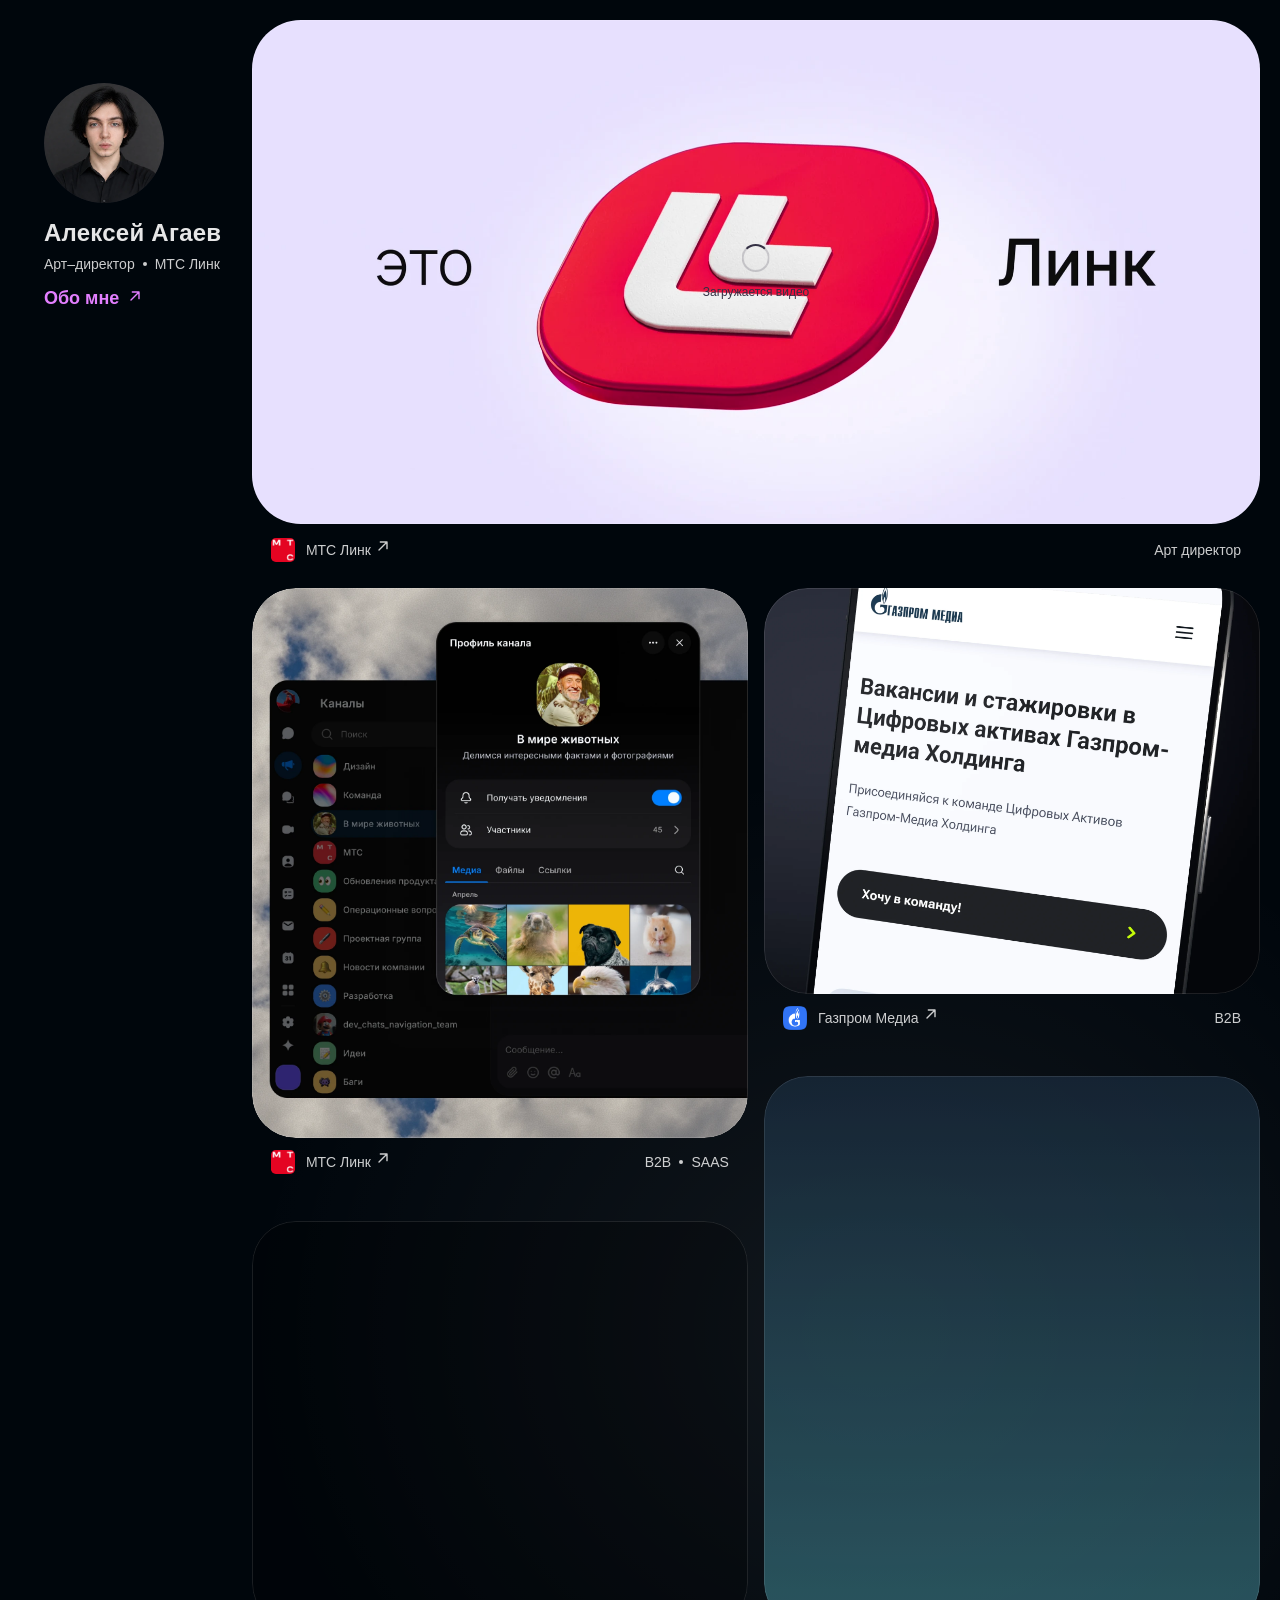
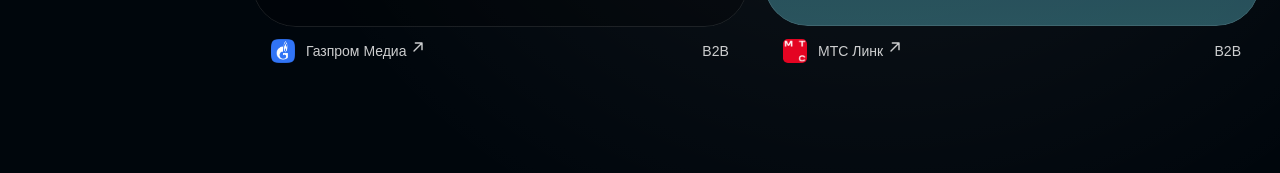
==== commit a829692b: "Publish portfolio website" ====
--- a/index.html
+++ b/index.html
@@ -1,2 +1,2 @@
-<!DOCTYPE html><html lang="ru"><head><meta charSet="utf-8"/><meta name="viewport" content="width=device-width, initial-scale=1"/><link rel="preload" href="/media/arrow-up-right.svg" as="image"/><link rel="preload" href="/media/mts-link-logo.png" as="image"/><link rel="preload" href="/media/gazprom-media-logo.png" as="image"/><link rel="stylesheet" href="/_next/static/css/index.Qbi0k-ZP.css" data-rsc-css-href="/_next/static/css/index.Qbi0k-ZP.css" data-precedence="vite-rsc/importer-resources"/><link rel="modulepreload" fetchPriority="low" href="/_next/static/chunks/index-DJGOvkxQ.js"/><script src="/_next/static/chunks/rolldown-runtime-C60lm6uB.js" type="module" async=""></script><script src="/_next/static/chunks/framework-D_rUT4EX.js" type="module" async=""></script><link rel="modulepreload" href="/_next/static/chunks/layout-segment-context-DlV62OtN.js" crossorigin=""/><link rel="modulepreload" href="/_next/static/chunks/loading-image-COB8s7EQ.js" crossorigin=""/><link rel="modulepreload" href="/_next/static/chunks/showreel-BQHXdU1y.js" crossorigin=""/><link rel="modulepreload" href="/_next/static/chunks/case-video-BnzWSDpg.js" crossorigin=""/><title>Алексей Агаев — портфолио</title><meta name="description" content="Портфолио Алексея Агаева. Арт–директор. Избранные проекты."/><meta name="robots" content="noindex, nofollow"/><link rel="icon" href="/media/portrait.png"/><meta name="theme-color" content="#00060c"/><link rel="preload" as="image" href="/media/mts-showreel-v2/poster.webp" fetchPriority="high"/><script>Object.assign(((self[Symbol.for("vinext.navigationRuntime")]??={bootstrap:{routeManifest:null},functions:{}}).bootstrap.rsc??={rsc:[]}),{params:{},nav:{"pathname":"/","searchParams":[]}})</script><link rel="modulepreload" href="/_next/static/chunks/index-DJGOvkxQ.js" />
-</head><body><div class="portfolio-layout"><header class="profile" aria-label="Автор портфолио"><div class="portrait"><span class="loading-image" aria-busy="true"><img src="/media/portrait.webp" width="640" height="640" alt="Алексей Агаев" fetchPriority="high"/><span class="media-skeleton" aria-hidden="true"></span></span></div><div class="profile-copy"><h1>Алексей Агаев</h1><p class="profile-role"><span>Арт–директор</span><span class="dot" aria-hidden="true"></span><span>МТС Линк</span></p><span class="about-link" role="link" aria-disabled="true" aria-label="Обо мне — страница пока недоступна">Обо мне<img src="/media/arrow-up-right.svg" class="arrow" width="16" height="16" alt="" aria-hidden="true"/></span></div></header><main class="projects" aria-label="Избранные проекты"><figure class="featured-project case-card"><div class="showreel"><video poster="/media/mts-showreel-v2/poster.webp" muted="" autoPlay="" loop="" playsInline="" preload="auto" width="3840" height="2160" aria-label="Шоурил МТС Линк: дизайн сервисов"><source src="/media/mts-showreel-hq/master-mobile.m3u8" type="application/vnd.apple.mpegurl" media="(max-width: 767px) and (prefers-reduced-motion: no-preference)"/><source src="/media/mts-showreel-hq/master-desktop.m3u8" type="application/vnd.apple.mpegurl" media="(max-width: 1599px) and (prefers-reduced-motion: no-preference)"/><source src="/media/mts-showreel-hq/master.m3u8" type="application/vnd.apple.mpegurl" media="(prefers-reduced-motion: no-preference)"/></video><span class="case-arrow" aria-hidden="true"><img src="/media/arrow-up-right.svg" width="28" height="28" alt=""/></span></div><figcaption class="project-caption"><span class="project-company"><img class="company-logo" src="/media/mts-link-logo.png" width="32" height="32" alt=""/><span class="company-name">МТС Линк<img src="/media/arrow-up-right.svg" class="arrow arrow-muted" width="16" height="16" alt="" aria-hidden="true"/></span></span><span class="project-tags"><span>Арт директор</span></span></figcaption><a class="case-link" role="link" tabindex="0" aria-disabled="true" aria-label="МТС Линк — шоурил — страница пока недоступна"></a></figure><div class="project-grid"><figure class="project-card case-card project-chats"><div class="project-cover cover-tall"><div class="case-details"><h2>Мессенджер</h2><p>Заредизайнили продукт на более 32 миллионов пользователей</p><span class="case-year">2026</span></div><div class="case-media"><span class="loading-image" aria-busy="true"><img src="/media/chats-cover.webp" width="1460" height="1620" alt="МТС Линк: каналы и профиль канала в тёмной теме" loading="lazy" decoding="async"/><span class="media-skeleton" aria-hidden="true"></span></span></div><span class="case-arrow" aria-hidden="true"><img src="/media/arrow-up-right.svg" width="28" height="28" alt=""/></span></div><figcaption class="project-caption"><span class="project-company"><img class="company-logo" src="/media/mts-link-logo.png" width="32" height="32" alt=""/><span class="company-name">МТС Линк<img src="/media/arrow-up-right.svg" class="arrow arrow-muted" width="16" height="16" alt="" aria-hidden="true"/></span></span><span class="project-tags"><span>B2B</span><span><span class="dot" aria-hidden="true"></span>SAAS</span></span></figcaption><a class="case-link" role="link" tabindex="0" aria-disabled="true" aria-label="МТС Линк — Линк Чаты — страница пока недоступна"></a></figure><figure class="project-card case-card project-gazprom-media-1"><div class="project-cover cover-short"><div class="case-details"><h2>Газпром Медиа</h2></div><div class="case-media"><video src="/media/gazprom-cinematic-v2.mp4" poster="/media/gazprom-cinematic-v2-poster.webp" muted="" loop="" playsInline="" preload="none" width="1920" height="1570" aria-label="Газпром Медиа: демонстрация мобильного карьерного сайта"></video></div><span class="case-arrow" aria-hidden="true"><img src="/media/arrow-up-right.svg" width="28" height="28" alt=""/></span></div><figcaption class="project-caption"><span class="project-company"><img class="company-logo" src="/media/gazprom-media-logo.png" width="32" height="32" alt=""/><span class="company-name">Газпром Медиа<img src="/media/arrow-up-right.svg" class="arrow arrow-muted" width="16" height="16" alt="" aria-hidden="true"/></span></span><span class="project-tags"><span>B2B</span></span></figcaption><a class="case-link" role="link" tabindex="0" aria-disabled="true" aria-label="Газпром Медиа — кейс — страница пока недоступна"></a></figure><figure class="project-card case-card project-gazprom-media-2"><div class="project-cover cover-short"><div class="case-details"><h2>Газпром Медиа</h2></div><div class="case-media"></div><span class="case-arrow" aria-hidden="true"><img src="/media/arrow-up-right.svg" width="28" height="28" alt=""/></span></div><figcaption class="project-caption"><span class="project-company"><img class="company-logo" src="/media/gazprom-media-logo.png" width="32" height="32" alt=""/><span class="company-name">Газпром Медиа<img src="/media/arrow-up-right.svg" class="arrow arrow-muted" width="16" height="16" alt="" aria-hidden="true"/></span></span><span class="project-tags"><span>B2B</span></span></figcaption><a class="case-link" role="link" tabindex="0" aria-disabled="true" aria-label="Газпром Медиа — кейс — страница пока недоступна"></a></figure><figure class="project-card case-card project-mts-link-2"><div class="project-cover cover-tall cover-blue"><div class="case-details"><h2>МТС Линк</h2></div><div class="case-media cover-blue"></div><span class="case-arrow" aria-hidden="true"><img src="/media/arrow-up-right.svg" width="28" height="28" alt=""/></span></div><figcaption class="project-caption"><span class="project-company"><img class="company-logo" src="/media/mts-link-logo.png" width="32" height="32" alt=""/><span class="company-name">МТС Линк<img src="/media/arrow-up-right.svg" class="arrow arrow-muted" width="16" height="16" alt="" aria-hidden="true"/></span></span><span class="project-tags"><span>B2B</span></span></figcaption><a class="case-link" role="link" tabindex="0" aria-disabled="true" aria-label="МТС Линк — кейс — страница пока недоступна"></a></figure></div></main></div><script type="module" src="/_next/static/chunks/index-DJGOvkxQ.js" id="_R_" async=""></script><script>((self[Symbol.for("vinext.navigationRuntime")]??={bootstrap:{routeManifest:null},functions:{}}).bootstrap.rsc??={rsc:[]}).rsc.push("0:{\"page:/\":\"$L1\",\"layout:/\":\"$L2\",\"route:/\":\"$L3\",\"__route\":\"route:/\",\"__interceptionContext\":null,\"__layoutIds\":[\"layout:/\"],\"__rootLayout\":\"/\",\"__bfcacheSegmentIdentities\":{\"layout:/\":\"[\\\"layout\\\",\\\"layout:/\\\",\\\"root-boundary:/\\\",\\\"\\\"]\",\"page:/\":\"[\\\"page\\\",\\\"page:/\\\",\\\"root-boundary:/\\\",\\\"\\\"]\"},\"__srcPage\":[\"page\"],\"__layoutFlags\":{\"layout:/\":\"s\"},\"__artifactCompatibility\":{\"schemaVersion\":1,\"graphVersion\":\"app-route-graph:1177fd80f83fa7b0\",\"deploymentVersion\":\"d627d28c-45ce-498b-88d4-3c9d8e7d5d66\",\"appElementsSchemaVersion\":1,\"rscPayloadSchemaVersion\":1,\"rootBoundaryId\":\"/\",\"renderEpoch\":null}}\n")</script><script>((self[Symbol.for("vinext.navigationRuntime")]??={bootstrap:{routeManifest:null},functions:{}}).bootstrap.rsc??={rsc:[]}).rsc.push("4:I[\"c5beb10df826\",[],\"Children\",1]\n")</script><script>((self[Symbol.for("vinext.navigationRuntime")]??={bootstrap:{routeManifest:null},functions:{}}).bootstrap.rsc??={rsc:[]}).rsc.push("5:I[\"0dc7e6a5ccb2\",[],\"GlobalErrorBoundary\",1]\n")</script><script>((self[Symbol.for("vinext.navigationRuntime")]??={bootstrap:{routeManifest:null},functions:{}}).bootstrap.rsc??={rsc:[]}).rsc.push("6:I[\"610eead2fe97\",[],\"default\",1]\n")</script><script>((self[Symbol.for("vinext.navigationRuntime")]??={bootstrap:{routeManifest:null},functions:{}}).bootstrap.rsc??={rsc:[]}).rsc.push("7:I[\"0dc7e6a5ccb2\",[],\"ErrorBoundary\",1]\n")</script><script>((self[Symbol.for("vinext.navigationRuntime")]??={bootstrap:{routeManifest:null},functions:{}}).bootstrap.rsc??={rsc:[]}).rsc.push("8:I[\"8c444080ebb8\",[],\"LayoutSegmentProvider\",1]\n")</script><script>((self[Symbol.for("vinext.navigationRuntime")]??={bootstrap:{routeManifest:null},functions:{}}).bootstrap.rsc??={rsc:[]}).rsc.push("9:I[\"c5beb10df826\",[],\"Slot\",1]\n")</script><script>((self[Symbol.for("vinext.navigationRuntime")]??={bootstrap:{routeManifest:null},functions:{}}).bootstrap.rsc??={rsc:[]}).rsc.push("a:I[\"0dc7e6a5ccb2\",[],\"NotFoundBoundary\",1]\n")</script><script>((self[Symbol.for("vinext.navigationRuntime")]??={bootstrap:{routeManifest:null},functions:{}}).bootstrap.rsc??={rsc:[]}).rsc.push("b:I[\"40fe166cc87b\",[],\"AppRouterScrollTarget\",1]\n")</script><script>((self[Symbol.for("vinext.navigationRuntime")]??={bootstrap:{routeManifest:null},functions:{}}).bootstrap.rsc??={rsc:[]}).rsc.push("c:I[\"0dc7e6a5ccb2\",[],\"RedirectBoundary\",1]\n")</script><script>((self[Symbol.for("vinext.navigationRuntime")]??={bootstrap:{routeManifest:null},functions:{}}).bootstrap.rsc??={rsc:[]}).rsc.push(":HL[\"/_next/static/css/index.Qbi0k-ZP.css\",\"style\"     ]\n")</script><script>((self[Symbol.for("vinext.navigationRuntime")]??={bootstrap:{routeManifest:null},functions:{}}).bootstrap.rsc??={rsc:[]}).rsc.push(":HL[\"/media/mts-showreel-v2/poster.webp\",\"image\",{\"fetchPriority\":\"high\"}]\n")</script><script>((self[Symbol.for("vinext.navigationRuntime")]??={bootstrap:{routeManifest:null},functions:{}}).bootstrap.rsc??={rsc:[]}).rsc.push("2:[[[\"$\",\"link\",\"css:/_next/static/css/index.Qbi0k-ZP.css\",{\"rel\":\"stylesheet\",\"precedence\":\"vite-rsc/importer-resources\",\"href\":\"/_next/static/css/index.Qbi0k-ZP.css\",\"data-rsc-css-href\":\"/_next/static/css/index.Qbi0k-ZP.css\"}],\"$undefined\"],[\"$\",\"html\",null,{\"lang\":\"ru\",\"children\":[[\"$\",\"head\",null,{\"children\":[\"$\",\"link\",null,{\"rel\":\"preload\",\"as\":\"image\",\"href\":\"/media/mts-showreel-v2/poster.webp\",\"fetchPriority\":\"high\"}]}],[\"$\",\"body\",null,{\"children\":[\"$\",\"$L4\",null,{}]}]]}]]\n")</script><script>((self[Symbol.for("vinext.navigationRuntime")]??={bootstrap:{routeManifest:null},functions:{}}).bootstrap.rsc??={rsc:[]}).rsc.push("3:[[[\"$\",\"meta\",null,{\"charSet\":\"utf-8\"}],[[\"$\",\"title\",\"0\",{\"children\":\"Алексей Агаев — портфолио\"}],[\"$\",\"meta\",\"1\",{\"name\":\"description\",\"content\":\"Портфолио Алексея Агаева. Арт–директор. Избранные проекты.\"}],[\"$\",\"meta\",\"2\",{\"name\":\"robots\",\"content\":\"noindex, nofollow\"}],[\"$\",\"link\",\"3\",{\"data-vinext-streamed-icon\":\"$undefined\",\"rel\":\"icon\",\"href\":\"/media/portrait.png\",\"type\":\"$undefined\",\"sizes\":\"$undefined\",\"color\":\"$undefined\",\"media\":\"$undefined\",\"fetchPriority\":\"$undefined\"}]],[[\"$\",\"meta\",\"0\",{\"name\":\"viewport\",\"content\":\"width=device-width, initial-scale=1\"}],[\"$\",\"meta\",\"1\",{\"name\":\"theme-color\",\"content\":\"#00060c\"}]]],[\"$\",\"$L5\",null,{\"fallback\":\"$6\",\"children\":[\"$\",\"$L7\",null,{\"fallback\":\"$6\",\"children\":[\"$\",\"$L8\",null,{\"providerId\":\"layout:/\",\"segmentMap\":{\"children\":[]},\"children\":[\"$\",\"$L9\",null,{\"id\":\"layout:/\",\"parallelSlots\":\"$undefined\",\"children\":[\"$\",\"$La\",null,{\"resetKey\":\"\",\"fallback\":[[\"$\",\"title\",null,{\"children\":\"404: This page could not be found.\"}],[\"$\",\"div\",null,{\"style\":{\"fontFamily\":\"system-ui,\\\"Segoe UI\\\",Roboto,Helvetica,Arial,sans-serif,\\\"Apple Color Emoji\\\",\\\"Segoe UI Emoji\\\"\",\"height\":\"100vh\",\"textAlign\":\"center\",\"display\":\"flex\",\"flexDirection\":\"column\",\"alignItems\":\"center\",\"justifyContent\":\"center\"},\"children\":[\"$\",\"div\",null,{\"children\":[[\"$\",\"style\",null,{\"dangerouslySetInnerHTML\":{\"__html\":\"body{color:#000;background:#fff;margin:0}.next-error-h1{border-right:1px solid rgba(0,0,0,.3)}@media (prefers-color-scheme:dark){body{color:#fff;background:#000}.next-error-h1{border-right:1px solid rgba(255,255,255,.3)}}\"}}],[\"$\",\"h1\",null,{\"className\":\"next-error-h1\",\"style\":{\"display\":\"inline-block\",\"margin\":\"0 20px 0 0\",\"padding\":\"0 23px 0 0\",\"fontSize\":24,\"fontWeight\":500,\"verticalAlign\":\"top\",\"lineHeight\":\"49px\"},\"children\":404}],[\"$\",\"div\",null,{\"style\":{\"display\":\"inline-block\"},\"children\":[\"$\",\"h2\",null,{\"style\":{\"fontSize\":14,\"fontWeight\":400,\"lineHeight\":\"49px\",\"margin\":0},\"children\":\"This page could not be found.\"}]}]]}]}]],\"children\":[\"$\",\"$Lb\",null,{\"children\":[\"$\",\"$Lc\",null,{\"children\":[[\"$\",\"$L8\",null,{\"providerId\":\"page:/\",\"segmentMap\":{\"children\":[\"__PAGE__\"]},\"children\":[\"$\",\"$L9\",null,{\"id\":\"page:/\"}]}],null]}]}]}]}]}]}]}],null,null]\n")</script><script>((self[Symbol.for("vinext.navigationRuntime")]??={bootstrap:{routeManifest:null},functions:{}}).bootstrap.rsc??={rsc:[]}).rsc.push("d:I[\"49cdb9023d30\",[],\"LoadingImage\",1]\n")</script><script>((self[Symbol.for("vinext.navigationRuntime")]??={bootstrap:{routeManifest:null},functions:{}}).bootstrap.rsc??={rsc:[]}).rsc.push("e:I[\"3aec5a976759\",[],\"Showreel\",1]\n")</script><script>((self[Symbol.for("vinext.navigationRuntime")]??={bootstrap:{routeManifest:null},functions:{}}).bootstrap.rsc??={rsc:[]}).rsc.push("f:I[\"e0d1054848b2\",[],\"CaseVideo\",1]\n")</script><script>((self[Symbol.for("vinext.navigationRuntime")]??={bootstrap:{routeManifest:null},functions:{}}).bootstrap.rsc??={rsc:[]}).rsc.push(":HL[\"/media/arrow-up-right.svg\",\"image\"]\n")</script><script>((self[Symbol.for("vinext.navigationRuntime")]??={bootstrap:{routeManifest:null},functions:{}}).bootstrap.rsc??={rsc:[]}).rsc.push(":HL[\"/media/mts-link-logo.png\",\"image\"]\n")</script><script>((self[Symbol.for("vinext.navigationRuntime")]??={bootstrap:{routeManifest:null},functions:{}}).bootstrap.rsc??={rsc:[]}).rsc.push(":HL[\"/media/gazprom-media-logo.png\",\"image\"]\n")</script><script>((self[Symbol.for("vinext.navigationRuntime")]??={bootstrap:{routeManifest:null},functions:{}}).bootstrap.rsc??={rsc:[]}).rsc.push("1:[\"$\",\"div\",null,{\"className\":\"portfolio-layout\",\"children\":[[\"$\",\"header\",null,{\"className\":\"profile\",\"aria-label\":\"Автор портфолио\",\"children\":[[\"$\",\"div\",null,{\"className\":\"portrait\",\"children\":[\"$\",\"$Ld\",null,{\"src\":\"/media/portrait.webp\",\"width\":640,\"height\":640,\"alt\":\"Алексей Агаев\",\"fetchPriority\":\"high\"}]}],[\"$\",\"div\",null,{\"className\":\"profile-copy\",\"children\":[[\"$\",\"h1\",null,{\"children\":\"Алексей Агаев\"}],[\"$\",\"p\",null,{\"className\":\"profile-role\",\"children\":[[\"$\",\"span\",null,{\"children\":\"Арт–директор\"}],[\"$\",\"span\",null,{\"className\":\"dot\",\"aria-hidden\":\"true\"}],[\"$\",\"span\",null,{\"children\":\"МТС Линк\"}]]}],[\"$\",\"span\",null,{\"className\":\"about-link\",\"role\":\"link\",\"aria-disabled\":\"true\",\"aria-label\":\"Обо мне — страница пока недоступна\",\"children\":[\"Обо мне\",[\"$\",\"img\",null,{\"src\":\"/media/arrow-up-right.svg\",\"className\":\"arrow\",\"width\":16,\"height\":16,\"alt\":\"\",\"aria-hidden\":\"true\"}]]}]]}]]}],[\"$\",\"main\",null,{\"className\":\"projects\",\"aria-label\":\"Избранные проекты\",\"children\":[[\"$\",\"figure\",null,{\"className\":\"featured-project case-card\",\"children\":[[\"$\",\"$Le\",null,{}],[\"$\",\"figcaption\",null,{\"className\":\"project-caption\",\"children\":[[\"$\",\"span\",null,{\"className\":\"project-company\",\"children\":[[\"$\",\"img\",null,{\"className\":\"company-logo\",\"src\":\"/media/mts-link-logo.png\",\"width\":32,\"height\":32,\"alt\":\"\"}],[\"$\",\"span\",null,{\"className\":\"company-name\",\"children\":[\"МТС Линк\",[\"$\",\"img\",null,{\"src\":\"/media/arrow-up-right.svg\",\"className\":\"arrow arrow-muted\",\"width\":16,\"height\":16,\"alt\":\"\",\"aria-hidden\":\"true\"}]]}]]}],[\"$\",\"span\",null,{\"className\":\"project-tags\",\"children\":[[\"$\",\"span\",\"Арт директор\",{\"children\":[false,\"Арт директор\"]}]]}]]}],[\"$\",\"a\",null,{\"className\":\"case-link\",\"href\":\"$undefined\",\"role\":\"link\",\"tabIndex\":0,\"aria-disabled\":true,\"aria-label\":\"МТС Линк — шоурил — страница пока недоступна\"}]]}],[\"$\",\"div\",null,{\"className\":\"project-grid\",\"children\":[[\"$\",\"figure\",\"chats\",{\"className\":\"project-card case-card project-chats\",\"children\":[[\"$\",\"div\",null,{\"className\":\"project-cover cover-tall\",\"children\":[[\"$\",\"div\",null,{\"className\":\"case-details\",\"children\":[[\"$\",\"h2\",null,{\"children\":\"Мессенджер\"}],[\"$\",\"p\",null,{\"children\":\"Заредизайнили продукт на более 32 миллионов пользователей\"}],[\"$\",\"span\",null,{\"className\":\"case-year\",\"children\":\"2026\"}]]}],[\"$\",\"div\",null,{\"className\":\"case-media\",\"children\":[\"$undefined\",[\"$\",\"$Ld\",null,{\"src\":\"/media/chats-cover.webp\",\"width\":1460,\"height\":1620,\"alt\":\"МТС Линк: каналы и профиль канала в тёмной теме\",\"loading\":\"lazy\",\"decoding\":\"async\"}]]}],[\"$\",\"span\",null,{\"className\":\"case-arrow\",\"aria-hidden\":\"true\",\"children\":[\"$\",\"img\",null,{\"src\":\"/media/arrow-up-right.svg\",\"width\":28,\"height\":28,\"alt\":\"\"}]}]]}],[\"$\",\"figcaption\",null,{\"className\":\"project-caption\",\"children\":[[\"$\",\"span\",null,{\"className\":\"project-company\",\"children\":[[\"$\",\"img\",null,{\"className\":\"company-logo\",\"src\":\"/media/mts-link-logo.png\",\"width\":32,\"height\":32,\"alt\":\"\"}],[\"$\",\"span\",null,{\"className\":\"company-name\",\"children\":[\"МТС Линк\",[\"$\",\"img\",null,{\"src\":\"/media/arrow-up-right.svg\",\"className\":\"arrow arrow-muted\",\"width\":16,\"height\":16,\"alt\":\"\",\"aria-hidden\":\"true\"}]]}]]}],[\"$\",\"span\",null,{\"className\":\"project-tags\",\"children\":[[\"$\",\"span\",\"B2B\",{\"children\":[false,\"B2B\"]}],[\"$\",\"span\",\"SAAS\",{\"children\":[[\"$\",\"span\",null,{\"className\":\"dot\",\"aria-hidden\":\"true\"}],\"SAAS\"]}]]}]]}],[\"$\",\"a\",null,{\"className\":\"case-link\",\"href\":\"$undefined\",\"role\":\"link\",\"tabIndex\":0,\"aria-disabled\":true,\"aria-label\":\"МТС Линк — Линк Чаты — страница пока недоступна\"}]]}],[\"$\",\"figure\",\"gazprom-media-1\",{\"className\":\"project-card case-card project-gazprom-media-1\",\"children\":[[\"$\",\"div\",null,{\"className\":\"project-cover cover-short\",\"children\":[[\"$\",\"div\",null,{\"className\":\"case-details\",\"children\":[[\"$\",\"h2\",null,{\"children\":\"Газпром Медиа\"}],\"$undefined\",\"$undefined\"]}],[\"$\",\"div\",null,{\"className\":\"case-media\",\"children\":[[\"$\",\"$Lf\",null,{\"src\":\"/media/gazprom-cinematic-v2.mp4\",\"poster\":\"/media/gazprom-cinematic-v2-poster.webp\",\"label\":\"Газпром Медиа: демонстрация мобильного карьерного сайта\"}],false]}],[\"$\",\"span\",null,{\"className\":\"case-arrow\",\"aria-hidden\":\"true\",\"children\":[\"$\",\"img\",null,{\"src\":\"/media/arrow-up-right.svg\",\"width\":28,\"height\":28,\"alt\":\"\"}]}]]}],[\"$\",\"figcaption\",null,{\"className\":\"project-caption\",\"children\":[[\"$\",\"span\",null,{\"className\":\"project-company\",\"children\":[[\"$\",\"img\",null,{\"className\":\"company-logo\",\"src\":\"/media/gazprom-media-logo.png\",\"width\":32,\"height\":32,\"alt\":\"\"}],[\"$\",\"span\",null,{\"className\":\"company-name\",\"children\":[\"Газпром Медиа\",[\"$\",\"img\",null,{\"src\":\"/media/arrow-up-right.svg\",\"className\":\"arrow arrow-muted\",\"width\":16,\"height\":16,\"alt\":\"\",\"aria-hidden\":\"true\"}]]}]]}],[\"$\",\"span\",null,{\"className\":\"project-tags\",\"children\":[[\"$\",\"span\",\"B2B\",{\"children\":[false,\"B2B\"]}]]}]]}],[\"$\",\"a\",null,{\"className\":\"case-link\",\"href\":\"$undefined\",\"role\":\"link\",\"tabIndex\":0,\"aria-disabled\":true,\"aria-label\":\"Газпром Медиа — кейс — страница пока недоступна\"}]]}],\"$L10\",\"$L11\"]}]]}]]}]\n")</script><script>((self[Symbol.for("vinext.navigationRuntime")]??={bootstrap:{routeManifest:null},functions:{}}).bootstrap.rsc??={rsc:[]}).rsc.push("10:[\"$\",\"figure\",\"gazprom-media-2\",{\"className\":\"project-card case-card project-gazprom-media-2\",\"children\":[[\"$\",\"div\",null,{\"className\":\"project-cover cover-short\",\"children\":[[\"$\",\"div\",null,{\"className\":\"case-details\",\"children\":[[\"$\",\"h2\",null,{\"children\":\"Газпром Медиа\"}],\"$undefined\",\"$undefined\"]}],[\"$\",\"div\",null,{\"className\":\"case-media\",\"children\":[\"$undefined\",\"$undefined\"]}],[\"$\",\"span\",null,{\"className\":\"case-arrow\",\"aria-hidden\":\"true\",\"children\":[\"$\",\"img\",null,{\"src\":\"/media/arrow-up-right.svg\",\"width\":28,\"height\":28,\"alt\":\"\"}]}]]}],[\"$\",\"figcaption\",null,{\"className\":\"project-caption\",\"children\":[[\"$\",\"span\",null,{\"className\":\"project-company\",\"children\":[[\"$\",\"img\",null,{\"className\":\"company-logo\",\"src\":\"/media/gazprom-media-logo.png\",\"width\":32,\"height\":32,\"alt\":\"\"}],[\"$\",\"span\",null,{\"className\":\"company-name\",\"children\":[\"Газпром Медиа\",[\"$\",\"img\",null,{\"src\":\"/media/arrow-up-right.svg\",\"className\":\"arrow arrow-muted\",\"width\":16,\"height\":16,\"alt\":\"\",\"aria-hidden\":\"true\"}]]}]]}],[\"$\",\"span\",null,{\"className\":\"project-tags\",\"children\":[[\"$\",\"span\",\"B2B\",{\"children\":[false,\"B2B\"]}]]}]]}],[\"$\",\"a\",null,{\"className\":\"case-link\",\"href\":\"$undefined\",\"role\":\"link\",\"tabIndex\":0,\"aria-disabled\":true,\"aria-label\":\"Газпром Медиа — кейс — страница пока недоступна\"}]]}]\n")</script><script>((self[Symbol.for("vinext.navigationRuntime")]??={bootstrap:{routeManifest:null},functions:{}}).bootstrap.rsc??={rsc:[]}).rsc.push("11:[\"$\",\"figure\",\"mts-link-2\",{\"className\":\"project-card case-card project-mts-link-2\",\"children\":[[\"$\",\"div\",null,{\"className\":\"project-cover cover-tall cover-blue\",\"children\":[[\"$\",\"div\",null,{\"className\":\"case-details\",\"children\":[[\"$\",\"h2\",null,{\"children\":\"МТС Линк\"}],\"$undefined\",\"$undefined\"]}],[\"$\",\"div\",null,{\"className\":\"case-media cover-blue\",\"children\":[\"$undefined\",\"$undefined\"]}],[\"$\",\"span\",null,{\"className\":\"case-arrow\",\"aria-hidden\":\"true\",\"children\":[\"$\",\"img\",null,{\"src\":\"/media/arrow-up-right.svg\",\"width\":28,\"height\":28,\"alt\":\"\"}]}]]}],[\"$\",\"figcaption\",null,{\"className\":\"project-caption\",\"children\":[[\"$\",\"span\",null,{\"className\":\"project-company\",\"children\":[[\"$\",\"img\",null,{\"className\":\"company-logo\",\"src\":\"/media/mts-link-logo.png\",\"width\":32,\"height\":32,\"alt\":\"\"}],[\"$\",\"span\",null,{\"className\":\"company-name\",\"children\":[\"МТС Линк\",[\"$\",\"img\",null,{\"src\":\"/media/arrow-up-right.svg\",\"className\":\"arrow arrow-muted\",\"width\":16,\"height\":16,\"alt\":\"\",\"aria-hidden\":\"true\"}]]}]]}],[\"$\",\"span\",null,{\"className\":\"project-tags\",\"children\":[[\"$\",\"span\",\"B2B\",{\"children\":[false,\"B2B\"]}]]}]]}],[\"$\",\"a\",null,{\"className\":\"case-link\",\"href\":\"$undefined\",\"role\":\"link\",\"tabIndex\":0,\"aria-disabled\":true,\"aria-label\":\"МТС Линк — кейс — страница пока недоступна\"}]]}]\n")</script><script>Object.assign(((self[Symbol.for("vinext.navigationRuntime")]??={bootstrap:{routeManifest:null},functions:{}}).bootstrap.rsc??={rsc:[]}),{"initialCacheKind":"static"});((self[Symbol.for("vinext.navigationRuntime")]??={bootstrap:{routeManifest:null},functions:{}}).bootstrap.rsc??={rsc:[]}).done=true</script></body></html>+<!DOCTYPE html><html lang="ru"><head><meta charSet="utf-8"/><meta name="viewport" content="width=device-width, initial-scale=1"/><link rel="preload" href="/media/arrow-up-right.svg" as="image"/><link rel="preload" href="/media/mts-link-logo.png" as="image"/><link rel="preload" href="/media/gazprom-media-logo.png" as="image"/><link rel="stylesheet" href="/_next/static/css/index.CLoXKKyQ.css" data-rsc-css-href="/_next/static/css/index.CLoXKKyQ.css" data-precedence="vite-rsc/importer-resources"/><link rel="modulepreload" fetchPriority="low" href="/_next/static/chunks/index--MUsf0a7.js"/><script src="/_next/static/chunks/rolldown-runtime-C60lm6uB.js" type="module" async=""></script><script src="/_next/static/chunks/framework-D_rUT4EX.js" type="module" async=""></script><link rel="modulepreload" href="/_next/static/chunks/layout-segment-context-Br45CzL2.js" crossorigin=""/><link rel="modulepreload" href="/_next/static/chunks/loading-image-COB8s7EQ.js" crossorigin=""/><link rel="modulepreload" href="/_next/static/chunks/showreel-nsQlW8u0.js" crossorigin=""/><link rel="modulepreload" href="/_next/static/chunks/case-video-BnzWSDpg.js" crossorigin=""/><title>Алексей Агаев — портфолио</title><meta name="description" content="Портфолио Алексея Агаева. Арт–директор. Избранные проекты."/><meta name="robots" content="noindex, nofollow"/><link rel="icon" href="/media/portrait.png"/><meta name="theme-color" content="#00060c"/><link rel="preload" as="image" href="/media/mts-showreel-v2/poster.webp" fetchPriority="high"/><script>Object.assign(((self[Symbol.for("vinext.navigationRuntime")]??={bootstrap:{routeManifest:null},functions:{}}).bootstrap.rsc??={rsc:[]}),{params:{},nav:{"pathname":"/","searchParams":[]}})</script><link rel="modulepreload" href="/_next/static/chunks/index--MUsf0a7.js" />
+</head><body><div class="portfolio-layout"><header class="profile" aria-label="Автор портфолио"><div class="portrait"><span class="loading-image" aria-busy="true"><img src="/media/portrait.webp" width="640" height="640" alt="Алексей Агаев" fetchPriority="high"/><span class="media-skeleton" aria-hidden="true"></span></span></div><div class="profile-copy"><h1>Алексей Агаев</h1><p class="profile-role"><span>Арт–директор</span><span class="dot" aria-hidden="true"></span><span>МТС Линк</span></p><span class="about-link" role="link" aria-disabled="true" aria-label="Обо мне — страница пока недоступна">Обо мне<img src="/media/arrow-up-right.svg" class="arrow" width="16" height="16" alt="" aria-hidden="true"/></span></div></header><main class="projects" aria-label="Избранные проекты"><figure class="featured-project case-card"><div class="showreel"><video poster="/media/mts-showreel-v2/poster.webp" muted="" autoPlay="" loop="" playsInline="" preload="auto" width="3840" height="2160" aria-label="Шоурил МТС Линк: дизайн сервисов"><source src="/media/mts-showreel-hq/master-mobile.m3u8" type="application/vnd.apple.mpegurl" media="(max-width: 767px) and (prefers-reduced-motion: no-preference)"/><source src="/media/mts-showreel-hq/master-desktop.m3u8" type="application/vnd.apple.mpegurl" media="(max-width: 1599px) and (prefers-reduced-motion: no-preference)"/><source src="/media/mts-showreel-hq/master.m3u8" type="application/vnd.apple.mpegurl" media="(prefers-reduced-motion: no-preference)"/></video><span class="case-arrow" aria-hidden="true"><img src="/media/arrow-up-right.svg" width="28" height="28" alt=""/></span></div><figcaption class="project-caption"><span class="project-company"><img class="company-logo" src="/media/mts-link-logo.png" width="32" height="32" alt=""/><span class="company-name">МТС Линк<img src="/media/arrow-up-right.svg" class="arrow arrow-muted" width="16" height="16" alt="" aria-hidden="true"/></span></span><span class="project-tags"><span>Арт директор</span></span></figcaption><a class="case-link" role="link" tabindex="0" aria-disabled="true" aria-label="МТС Линк — шоурил — страница пока недоступна"></a></figure><div class="project-grid"><figure class="project-card case-card project-chats"><div class="project-cover cover-tall"><div class="case-details"><h2>Мессенджер</h2><p>Заредизайнили продукт на более 32 миллионов пользователей</p><span class="case-year">2026</span></div><div class="case-media"><span class="loading-image" aria-busy="true"><img src="/media/chats-cover.webp" width="1460" height="1620" alt="МТС Линк: каналы и профиль канала в тёмной теме" loading="lazy" decoding="async"/><span class="media-skeleton" aria-hidden="true"></span></span></div><span class="case-arrow" aria-hidden="true"><img src="/media/arrow-up-right.svg" width="28" height="28" alt=""/></span></div><figcaption class="project-caption"><span class="project-company"><img class="company-logo" src="/media/mts-link-logo.png" width="32" height="32" alt=""/><span class="company-name">МТС Линк<img src="/media/arrow-up-right.svg" class="arrow arrow-muted" width="16" height="16" alt="" aria-hidden="true"/></span></span><span class="project-tags"><span>B2B</span><span><span class="dot" aria-hidden="true"></span>SAAS</span></span></figcaption><a class="case-link" role="link" tabindex="0" aria-disabled="true" aria-label="МТС Линк — Линк Чаты — страница пока недоступна"></a></figure><figure class="project-card case-card project-gazprom-media-1"><div class="project-cover cover-short"><div class="case-details"><h2>Газпром Медиа</h2></div><div class="case-media"><video src="/media/gazprom-cinematic-v2.mp4" poster="/media/gazprom-cinematic-v2-poster.webp" muted="" loop="" playsInline="" preload="none" width="1920" height="1570" aria-label="Газпром Медиа: демонстрация мобильного карьерного сайта"></video></div><span class="case-arrow" aria-hidden="true"><img src="/media/arrow-up-right.svg" width="28" height="28" alt=""/></span></div><figcaption class="project-caption"><span class="project-company"><img class="company-logo" src="/media/gazprom-media-logo.png" width="32" height="32" alt=""/><span class="company-name">Газпром Медиа<img src="/media/arrow-up-right.svg" class="arrow arrow-muted" width="16" height="16" alt="" aria-hidden="true"/></span></span><span class="project-tags"><span>B2B</span></span></figcaption><a class="case-link" role="link" tabindex="0" aria-disabled="true" aria-label="Газпром Медиа — кейс — страница пока недоступна"></a></figure><figure class="project-card case-card project-gazprom-media-2"><div class="project-cover cover-short"><div class="case-details"><h2>Газпром Медиа</h2></div><div class="case-media"></div><span class="case-arrow" aria-hidden="true"><img src="/media/arrow-up-right.svg" width="28" height="28" alt=""/></span></div><figcaption class="project-caption"><span class="project-company"><img class="company-logo" src="/media/gazprom-media-logo.png" width="32" height="32" alt=""/><span class="company-name">Газпром Медиа<img src="/media/arrow-up-right.svg" class="arrow arrow-muted" width="16" height="16" alt="" aria-hidden="true"/></span></span><span class="project-tags"><span>B2B</span></span></figcaption><a class="case-link" role="link" tabindex="0" aria-disabled="true" aria-label="Газпром Медиа — кейс — страница пока недоступна"></a></figure><figure class="project-card case-card project-mts-link-2"><div class="project-cover cover-tall cover-blue"><div class="case-details"><h2>МТС Линк</h2></div><div class="case-media cover-blue"></div><span class="case-arrow" aria-hidden="true"><img src="/media/arrow-up-right.svg" width="28" height="28" alt=""/></span></div><figcaption class="project-caption"><span class="project-company"><img class="company-logo" src="/media/mts-link-logo.png" width="32" height="32" alt=""/><span class="company-name">МТС Линк<img src="/media/arrow-up-right.svg" class="arrow arrow-muted" width="16" height="16" alt="" aria-hidden="true"/></span></span><span class="project-tags"><span>B2B</span></span></figcaption><a class="case-link" role="link" tabindex="0" aria-disabled="true" aria-label="МТС Линк — кейс — страница пока недоступна"></a></figure></div></main></div><script type="module" src="/_next/static/chunks/index--MUsf0a7.js" id="_R_" async=""></script><script>((self[Symbol.for("vinext.navigationRuntime")]??={bootstrap:{routeManifest:null},functions:{}}).bootstrap.rsc??={rsc:[]}).rsc.push("0:{\"page:/\":\"$L1\",\"layout:/\":\"$L2\",\"route:/\":\"$L3\",\"__route\":\"route:/\",\"__interceptionContext\":null,\"__layoutIds\":[\"layout:/\"],\"__rootLayout\":\"/\",\"__bfcacheSegmentIdentities\":{\"layout:/\":\"[\\\"layout\\\",\\\"layout:/\\\",\\\"root-boundary:/\\\",\\\"\\\"]\",\"page:/\":\"[\\\"page\\\",\\\"page:/\\\",\\\"root-boundary:/\\\",\\\"\\\"]\"},\"__srcPage\":[\"page\"],\"__layoutFlags\":{\"layout:/\":\"s\"},\"__artifactCompatibility\":{\"schemaVersion\":1,\"graphVersion\":\"app-route-graph:1177fd80f83fa7b0\",\"deploymentVersion\":\"4ebb149b-52dc-437f-8758-a79a597cb028\",\"appElementsSchemaVersion\":1,\"rscPayloadSchemaVersion\":1,\"rootBoundaryId\":\"/\",\"renderEpoch\":null}}\n")</script><script>((self[Symbol.for("vinext.navigationRuntime")]??={bootstrap:{routeManifest:null},functions:{}}).bootstrap.rsc??={rsc:[]}).rsc.push("4:I[\"c5beb10df826\",[],\"Children\",1]\n")</script><script>((self[Symbol.for("vinext.navigationRuntime")]??={bootstrap:{routeManifest:null},functions:{}}).bootstrap.rsc??={rsc:[]}).rsc.push("5:I[\"0dc7e6a5ccb2\",[],\"GlobalErrorBoundary\",1]\n")</script><script>((self[Symbol.for("vinext.navigationRuntime")]??={bootstrap:{routeManifest:null},functions:{}}).bootstrap.rsc??={rsc:[]}).rsc.push("6:I[\"610eead2fe97\",[],\"default\",1]\n")</script><script>((self[Symbol.for("vinext.navigationRuntime")]??={bootstrap:{routeManifest:null},functions:{}}).bootstrap.rsc??={rsc:[]}).rsc.push("7:I[\"0dc7e6a5ccb2\",[],\"ErrorBoundary\",1]\n")</script><script>((self[Symbol.for("vinext.navigationRuntime")]??={bootstrap:{routeManifest:null},functions:{}}).bootstrap.rsc??={rsc:[]}).rsc.push("8:I[\"8c444080ebb8\",[],\"LayoutSegmentProvider\",1]\n")</script><script>((self[Symbol.for("vinext.navigationRuntime")]??={bootstrap:{routeManifest:null},functions:{}}).bootstrap.rsc??={rsc:[]}).rsc.push("9:I[\"c5beb10df826\",[],\"Slot\",1]\n")</script><script>((self[Symbol.for("vinext.navigationRuntime")]??={bootstrap:{routeManifest:null},functions:{}}).bootstrap.rsc??={rsc:[]}).rsc.push("a:I[\"0dc7e6a5ccb2\",[],\"NotFoundBoundary\",1]\n")</script><script>((self[Symbol.for("vinext.navigationRuntime")]??={bootstrap:{routeManifest:null},functions:{}}).bootstrap.rsc??={rsc:[]}).rsc.push("b:I[\"40fe166cc87b\",[],\"AppRouterScrollTarget\",1]\n")</script><script>((self[Symbol.for("vinext.navigationRuntime")]??={bootstrap:{routeManifest:null},functions:{}}).bootstrap.rsc??={rsc:[]}).rsc.push("c:I[\"0dc7e6a5ccb2\",[],\"RedirectBoundary\",1]\n")</script><script>((self[Symbol.for("vinext.navigationRuntime")]??={bootstrap:{routeManifest:null},functions:{}}).bootstrap.rsc??={rsc:[]}).rsc.push(":HL[\"/_next/static/css/index.CLoXKKyQ.css\",\"style\"     ]\n")</script><script>((self[Symbol.for("vinext.navigationRuntime")]??={bootstrap:{routeManifest:null},functions:{}}).bootstrap.rsc??={rsc:[]}).rsc.push(":HL[\"/media/mts-showreel-v2/poster.webp\",\"image\",{\"fetchPriority\":\"high\"}]\n")</script><script>((self[Symbol.for("vinext.navigationRuntime")]??={bootstrap:{routeManifest:null},functions:{}}).bootstrap.rsc??={rsc:[]}).rsc.push("2:[[[\"$\",\"link\",\"css:/_next/static/css/index.CLoXKKyQ.css\",{\"rel\":\"stylesheet\",\"precedence\":\"vite-rsc/importer-resources\",\"href\":\"/_next/static/css/index.CLoXKKyQ.css\",\"data-rsc-css-href\":\"/_next/static/css/index.CLoXKKyQ.css\"}],\"$undefined\"],[\"$\",\"html\",null,{\"lang\":\"ru\",\"children\":[[\"$\",\"head\",null,{\"children\":[\"$\",\"link\",null,{\"rel\":\"preload\",\"as\":\"image\",\"href\":\"/media/mts-showreel-v2/poster.webp\",\"fetchPriority\":\"high\"}]}],[\"$\",\"body\",null,{\"children\":[\"$\",\"$L4\",null,{}]}]]}]]\n")</script><script>((self[Symbol.for("vinext.navigationRuntime")]??={bootstrap:{routeManifest:null},functions:{}}).bootstrap.rsc??={rsc:[]}).rsc.push("3:[[[\"$\",\"meta\",null,{\"charSet\":\"utf-8\"}],[[\"$\",\"title\",\"0\",{\"children\":\"Алексей Агаев — портфолио\"}],[\"$\",\"meta\",\"1\",{\"name\":\"description\",\"content\":\"Портфолио Алексея Агаева. Арт–директор. Избранные проекты.\"}],[\"$\",\"meta\",\"2\",{\"name\":\"robots\",\"content\":\"noindex, nofollow\"}],[\"$\",\"link\",\"3\",{\"data-vinext-streamed-icon\":\"$undefined\",\"rel\":\"icon\",\"href\":\"/media/portrait.png\",\"type\":\"$undefined\",\"sizes\":\"$undefined\",\"color\":\"$undefined\",\"media\":\"$undefined\",\"fetchPriority\":\"$undefined\"}]],[[\"$\",\"meta\",\"0\",{\"name\":\"viewport\",\"content\":\"width=device-width, initial-scale=1\"}],[\"$\",\"meta\",\"1\",{\"name\":\"theme-color\",\"content\":\"#00060c\"}]]],[\"$\",\"$L5\",null,{\"fallback\":\"$6\",\"children\":[\"$\",\"$L7\",null,{\"fallback\":\"$6\",\"children\":[\"$\",\"$L8\",null,{\"providerId\":\"layout:/\",\"segmentMap\":{\"children\":[]},\"children\":[\"$\",\"$L9\",null,{\"id\":\"layout:/\",\"parallelSlots\":\"$undefined\",\"children\":[\"$\",\"$La\",null,{\"resetKey\":\"\",\"fallback\":[[\"$\",\"title\",null,{\"children\":\"404: This page could not be found.\"}],[\"$\",\"div\",null,{\"style\":{\"fontFamily\":\"system-ui,\\\"Segoe UI\\\",Roboto,Helvetica,Arial,sans-serif,\\\"Apple Color Emoji\\\",\\\"Segoe UI Emoji\\\"\",\"height\":\"100vh\",\"textAlign\":\"center\",\"display\":\"flex\",\"flexDirection\":\"column\",\"alignItems\":\"center\",\"justifyContent\":\"center\"},\"children\":[\"$\",\"div\",null,{\"children\":[[\"$\",\"style\",null,{\"dangerouslySetInnerHTML\":{\"__html\":\"body{color:#000;background:#fff;margin:0}.next-error-h1{border-right:1px solid rgba(0,0,0,.3)}@media (prefers-color-scheme:dark){body{color:#fff;background:#000}.next-error-h1{border-right:1px solid rgba(255,255,255,.3)}}\"}}],[\"$\",\"h1\",null,{\"className\":\"next-error-h1\",\"style\":{\"display\":\"inline-block\",\"margin\":\"0 20px 0 0\",\"padding\":\"0 23px 0 0\",\"fontSize\":24,\"fontWeight\":500,\"verticalAlign\":\"top\",\"lineHeight\":\"49px\"},\"children\":404}],[\"$\",\"div\",null,{\"style\":{\"display\":\"inline-block\"},\"children\":[\"$\",\"h2\",null,{\"style\":{\"fontSize\":14,\"fontWeight\":400,\"lineHeight\":\"49px\",\"margin\":0},\"children\":\"This page could not be found.\"}]}]]}]}]],\"children\":[\"$\",\"$Lb\",null,{\"children\":[\"$\",\"$Lc\",null,{\"children\":[[\"$\",\"$L8\",null,{\"providerId\":\"page:/\",\"segmentMap\":{\"children\":[\"__PAGE__\"]},\"children\":[\"$\",\"$L9\",null,{\"id\":\"page:/\"}]}],null]}]}]}]}]}]}]}],null,null]\n")</script><script>((self[Symbol.for("vinext.navigationRuntime")]??={bootstrap:{routeManifest:null},functions:{}}).bootstrap.rsc??={rsc:[]}).rsc.push("d:I[\"49cdb9023d30\",[],\"LoadingImage\",1]\n")</script><script>((self[Symbol.for("vinext.navigationRuntime")]??={bootstrap:{routeManifest:null},functions:{}}).bootstrap.rsc??={rsc:[]}).rsc.push("e:I[\"3aec5a976759\",[],\"Showreel\",1]\n")</script><script>((self[Symbol.for("vinext.navigationRuntime")]??={bootstrap:{routeManifest:null},functions:{}}).bootstrap.rsc??={rsc:[]}).rsc.push("f:I[\"e0d1054848b2\",[],\"CaseVideo\",1]\n")</script><script>((self[Symbol.for("vinext.navigationRuntime")]??={bootstrap:{routeManifest:null},functions:{}}).bootstrap.rsc??={rsc:[]}).rsc.push(":HL[\"/media/arrow-up-right.svg\",\"image\"]\n")</script><script>((self[Symbol.for("vinext.navigationRuntime")]??={bootstrap:{routeManifest:null},functions:{}}).bootstrap.rsc??={rsc:[]}).rsc.push(":HL[\"/media/mts-link-logo.png\",\"image\"]\n")</script><script>((self[Symbol.for("vinext.navigationRuntime")]??={bootstrap:{routeManifest:null},functions:{}}).bootstrap.rsc??={rsc:[]}).rsc.push(":HL[\"/media/gazprom-media-logo.png\",\"image\"]\n")</script><script>((self[Symbol.for("vinext.navigationRuntime")]??={bootstrap:{routeManifest:null},functions:{}}).bootstrap.rsc??={rsc:[]}).rsc.push("1:[\"$\",\"div\",null,{\"className\":\"portfolio-layout\",\"children\":[[\"$\",\"header\",null,{\"className\":\"profile\",\"aria-label\":\"Автор портфолио\",\"children\":[[\"$\",\"div\",null,{\"className\":\"portrait\",\"children\":[\"$\",\"$Ld\",null,{\"src\":\"/media/portrait.webp\",\"width\":640,\"height\":640,\"alt\":\"Алексей Агаев\",\"fetchPriority\":\"high\"}]}],[\"$\",\"div\",null,{\"className\":\"profile-copy\",\"children\":[[\"$\",\"h1\",null,{\"children\":\"Алексей Агаев\"}],[\"$\",\"p\",null,{\"className\":\"profile-role\",\"children\":[[\"$\",\"span\",null,{\"children\":\"Арт–директор\"}],[\"$\",\"span\",null,{\"className\":\"dot\",\"aria-hidden\":\"true\"}],[\"$\",\"span\",null,{\"children\":\"МТС Линк\"}]]}],[\"$\",\"span\",null,{\"className\":\"about-link\",\"role\":\"link\",\"aria-disabled\":\"true\",\"aria-label\":\"Обо мне — страница пока недоступна\",\"children\":[\"Обо мне\",[\"$\",\"img\",null,{\"src\":\"/media/arrow-up-right.svg\",\"className\":\"arrow\",\"width\":16,\"height\":16,\"alt\":\"\",\"aria-hidden\":\"true\"}]]}]]}]]}],[\"$\",\"main\",null,{\"className\":\"projects\",\"aria-label\":\"Избранные проекты\",\"children\":[[\"$\",\"figure\",null,{\"className\":\"featured-project case-card\",\"children\":[[\"$\",\"$Le\",null,{}],[\"$\",\"figcaption\",null,{\"className\":\"project-caption\",\"children\":[[\"$\",\"span\",null,{\"className\":\"project-company\",\"children\":[[\"$\",\"img\",null,{\"className\":\"company-logo\",\"src\":\"/media/mts-link-logo.png\",\"width\":32,\"height\":32,\"alt\":\"\"}],[\"$\",\"span\",null,{\"className\":\"company-name\",\"children\":[\"МТС Линк\",[\"$\",\"img\",null,{\"src\":\"/media/arrow-up-right.svg\",\"className\":\"arrow arrow-muted\",\"width\":16,\"height\":16,\"alt\":\"\",\"aria-hidden\":\"true\"}]]}]]}],[\"$\",\"span\",null,{\"className\":\"project-tags\",\"children\":[[\"$\",\"span\",\"Арт директор\",{\"children\":[false,\"Арт директор\"]}]]}]]}],[\"$\",\"a\",null,{\"className\":\"case-link\",\"href\":\"$undefined\",\"role\":\"link\",\"tabIndex\":0,\"aria-disabled\":true,\"aria-label\":\"МТС Линк — шоурил — страница пока недоступна\"}]]}],[\"$\",\"div\",null,{\"className\":\"project-grid\",\"children\":[[\"$\",\"figure\",\"chats\",{\"className\":\"project-card case-card project-chats\",\"children\":[[\"$\",\"div\",null,{\"className\":\"project-cover cover-tall\",\"children\":[[\"$\",\"div\",null,{\"className\":\"case-details\",\"children\":[[\"$\",\"h2\",null,{\"children\":\"Мессенджер\"}],[\"$\",\"p\",null,{\"children\":\"Заредизайнили продукт на более 32 миллионов пользователей\"}],[\"$\",\"span\",null,{\"className\":\"case-year\",\"children\":\"2026\"}]]}],[\"$\",\"div\",null,{\"className\":\"case-media\",\"children\":[\"$undefined\",[\"$\",\"$Ld\",null,{\"src\":\"/media/chats-cover.webp\",\"width\":1460,\"height\":1620,\"alt\":\"МТС Линк: каналы и профиль канала в тёмной теме\",\"loading\":\"lazy\",\"decoding\":\"async\"}]]}],[\"$\",\"span\",null,{\"className\":\"case-arrow\",\"aria-hidden\":\"true\",\"children\":[\"$\",\"img\",null,{\"src\":\"/media/arrow-up-right.svg\",\"width\":28,\"height\":28,\"alt\":\"\"}]}]]}],[\"$\",\"figcaption\",null,{\"className\":\"project-caption\",\"children\":[[\"$\",\"span\",null,{\"className\":\"project-company\",\"children\":[[\"$\",\"img\",null,{\"className\":\"company-logo\",\"src\":\"/media/mts-link-logo.png\",\"width\":32,\"height\":32,\"alt\":\"\"}],[\"$\",\"span\",null,{\"className\":\"company-name\",\"children\":[\"МТС Линк\",[\"$\",\"img\",null,{\"src\":\"/media/arrow-up-right.svg\",\"className\":\"arrow arrow-muted\",\"width\":16,\"height\":16,\"alt\":\"\",\"aria-hidden\":\"true\"}]]}]]}],[\"$\",\"span\",null,{\"className\":\"project-tags\",\"children\":[[\"$\",\"span\",\"B2B\",{\"children\":[false,\"B2B\"]}],[\"$\",\"span\",\"SAAS\",{\"children\":[[\"$\",\"span\",null,{\"className\":\"dot\",\"aria-hidden\":\"true\"}],\"SAAS\"]}]]}]]}],[\"$\",\"a\",null,{\"className\":\"case-link\",\"href\":\"$undefined\",\"role\":\"link\",\"tabIndex\":0,\"aria-disabled\":true,\"aria-label\":\"МТС Линк — Линк Чаты — страница пока недоступна\"}]]}],[\"$\",\"figure\",\"gazprom-media-1\",{\"className\":\"project-card case-card project-gazprom-media-1\",\"children\":[[\"$\",\"div\",null,{\"className\":\"project-cover cover-short\",\"children\":[[\"$\",\"div\",null,{\"className\":\"case-details\",\"children\":[[\"$\",\"h2\",null,{\"children\":\"Газпром Медиа\"}],\"$undefined\",\"$undefined\"]}],[\"$\",\"div\",null,{\"className\":\"case-media\",\"children\":[[\"$\",\"$Lf\",null,{\"src\":\"/media/gazprom-cinematic-v2.mp4\",\"poster\":\"/media/gazprom-cinematic-v2-poster.webp\",\"label\":\"Газпром Медиа: демонстрация мобильного карьерного сайта\"}],false]}],[\"$\",\"span\",null,{\"className\":\"case-arrow\",\"aria-hidden\":\"true\",\"children\":[\"$\",\"img\",null,{\"src\":\"/media/arrow-up-right.svg\",\"width\":28,\"height\":28,\"alt\":\"\"}]}]]}],[\"$\",\"figcaption\",null,{\"className\":\"project-caption\",\"children\":[[\"$\",\"span\",null,{\"className\":\"project-company\",\"children\":[[\"$\",\"img\",null,{\"className\":\"company-logo\",\"src\":\"/media/gazprom-media-logo.png\",\"width\":32,\"height\":32,\"alt\":\"\"}],[\"$\",\"span\",null,{\"className\":\"company-name\",\"children\":[\"Газпром Медиа\",[\"$\",\"img\",null,{\"src\":\"/media/arrow-up-right.svg\",\"className\":\"arrow arrow-muted\",\"width\":16,\"height\":16,\"alt\":\"\",\"aria-hidden\":\"true\"}]]}]]}],[\"$\",\"span\",null,{\"className\":\"project-tags\",\"children\":[[\"$\",\"span\",\"B2B\",{\"children\":[false,\"B2B\"]}]]}]]}],[\"$\",\"a\",null,{\"className\":\"case-link\",\"href\":\"$undefined\",\"role\":\"link\",\"tabIndex\":0,\"aria-disabled\":true,\"aria-label\":\"Газпром Медиа — кейс — страница пока недоступна\"}]]}],\"$L10\",\"$L11\"]}]]}]]}]\n")</script><script>((self[Symbol.for("vinext.navigationRuntime")]??={bootstrap:{routeManifest:null},functions:{}}).bootstrap.rsc??={rsc:[]}).rsc.push("10:[\"$\",\"figure\",\"gazprom-media-2\",{\"className\":\"project-card case-card project-gazprom-media-2\",\"children\":[[\"$\",\"div\",null,{\"className\":\"project-cover cover-short\",\"children\":[[\"$\",\"div\",null,{\"className\":\"case-details\",\"children\":[[\"$\",\"h2\",null,{\"children\":\"Газпром Медиа\"}],\"$undefined\",\"$undefined\"]}],[\"$\",\"div\",null,{\"className\":\"case-media\",\"children\":[\"$undefined\",\"$undefined\"]}],[\"$\",\"span\",null,{\"className\":\"case-arrow\",\"aria-hidden\":\"true\",\"children\":[\"$\",\"img\",null,{\"src\":\"/media/arrow-up-right.svg\",\"width\":28,\"height\":28,\"alt\":\"\"}]}]]}],[\"$\",\"figcaption\",null,{\"className\":\"project-caption\",\"children\":[[\"$\",\"span\",null,{\"className\":\"project-company\",\"children\":[[\"$\",\"img\",null,{\"className\":\"company-logo\",\"src\":\"/media/gazprom-media-logo.png\",\"width\":32,\"height\":32,\"alt\":\"\"}],[\"$\",\"span\",null,{\"className\":\"company-name\",\"children\":[\"Газпром Медиа\",[\"$\",\"img\",null,{\"src\":\"/media/arrow-up-right.svg\",\"className\":\"arrow arrow-muted\",\"width\":16,\"height\":16,\"alt\":\"\",\"aria-hidden\":\"true\"}]]}]]}],[\"$\",\"span\",null,{\"className\":\"project-tags\",\"children\":[[\"$\",\"span\",\"B2B\",{\"children\":[false,\"B2B\"]}]]}]]}],[\"$\",\"a\",null,{\"className\":\"case-link\",\"href\":\"$undefined\",\"role\":\"link\",\"tabIndex\":0,\"aria-disabled\":true,\"aria-label\":\"Газпром Медиа — кейс — страница пока недоступна\"}]]}]\n")</script><script>((self[Symbol.for("vinext.navigationRuntime")]??={bootstrap:{routeManifest:null},functions:{}}).bootstrap.rsc??={rsc:[]}).rsc.push("11:[\"$\",\"figure\",\"mts-link-2\",{\"className\":\"project-card case-card project-mts-link-2\",\"children\":[[\"$\",\"div\",null,{\"className\":\"project-cover cover-tall cover-blue\",\"children\":[[\"$\",\"div\",null,{\"className\":\"case-details\",\"children\":[[\"$\",\"h2\",null,{\"children\":\"МТС Линк\"}],\"$undefined\",\"$undefined\"]}],[\"$\",\"div\",null,{\"className\":\"case-media cover-blue\",\"children\":[\"$undefined\",\"$undefined\"]}],[\"$\",\"span\",null,{\"className\":\"case-arrow\",\"aria-hidden\":\"true\",\"children\":[\"$\",\"img\",null,{\"src\":\"/media/arrow-up-right.svg\",\"width\":28,\"height\":28,\"alt\":\"\"}]}]]}],[\"$\",\"figcaption\",null,{\"className\":\"project-caption\",\"children\":[[\"$\",\"span\",null,{\"className\":\"project-company\",\"children\":[[\"$\",\"img\",null,{\"className\":\"company-logo\",\"src\":\"/media/mts-link-logo.png\",\"width\":32,\"height\":32,\"alt\":\"\"}],[\"$\",\"span\",null,{\"className\":\"company-name\",\"children\":[\"МТС Линк\",[\"$\",\"img\",null,{\"src\":\"/media/arrow-up-right.svg\",\"className\":\"arrow arrow-muted\",\"width\":16,\"height\":16,\"alt\":\"\",\"aria-hidden\":\"true\"}]]}]]}],[\"$\",\"span\",null,{\"className\":\"project-tags\",\"children\":[[\"$\",\"span\",\"B2B\",{\"children\":[false,\"B2B\"]}]]}]]}],[\"$\",\"a\",null,{\"className\":\"case-link\",\"href\":\"$undefined\",\"role\":\"link\",\"tabIndex\":0,\"aria-disabled\":true,\"aria-label\":\"МТС Линк — кейс — страница пока недоступна\"}]]}]\n")</script><script>Object.assign(((self[Symbol.for("vinext.navigationRuntime")]??={bootstrap:{routeManifest:null},functions:{}}).bootstrap.rsc??={rsc:[]}),{"initialCacheKind":"static"});((self[Symbol.for("vinext.navigationRuntime")]??={bootstrap:{routeManifest:null},functions:{}}).bootstrap.rsc??={rsc:[]}).done=true</script></body></html>
